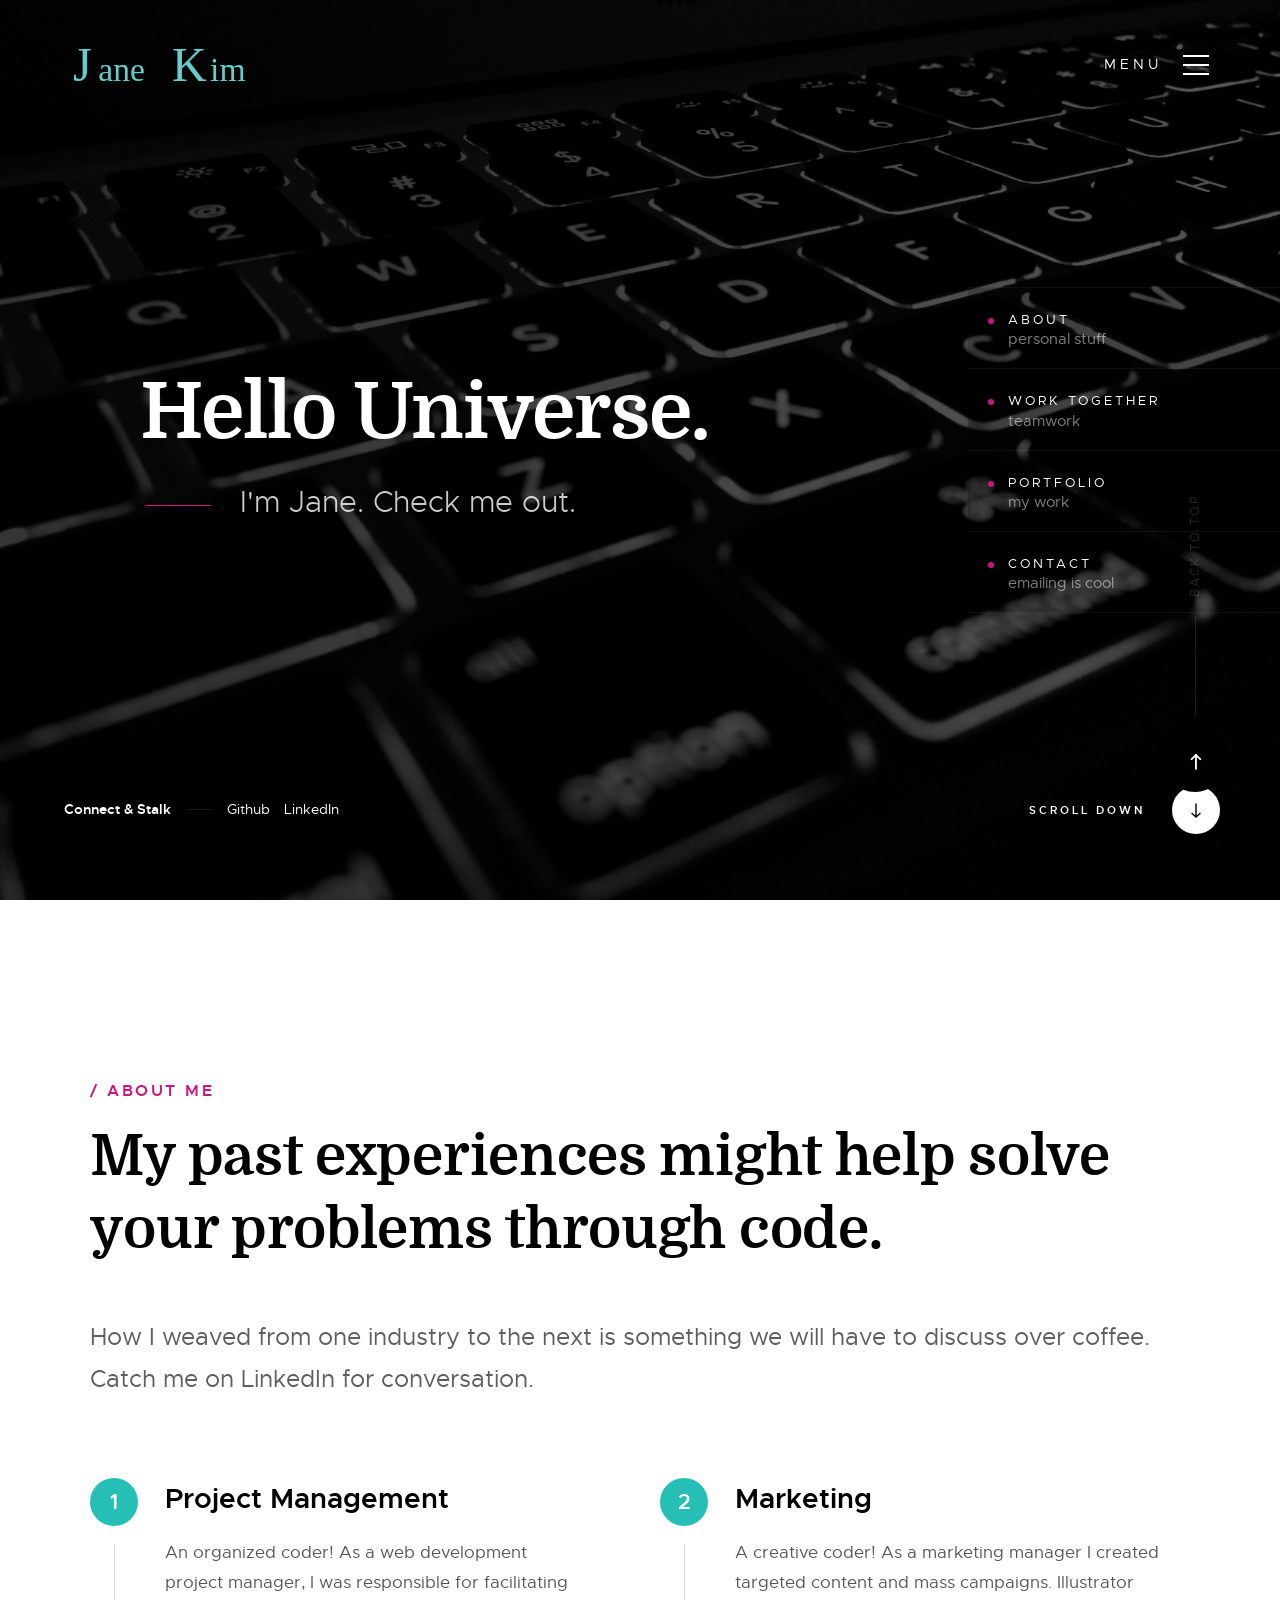
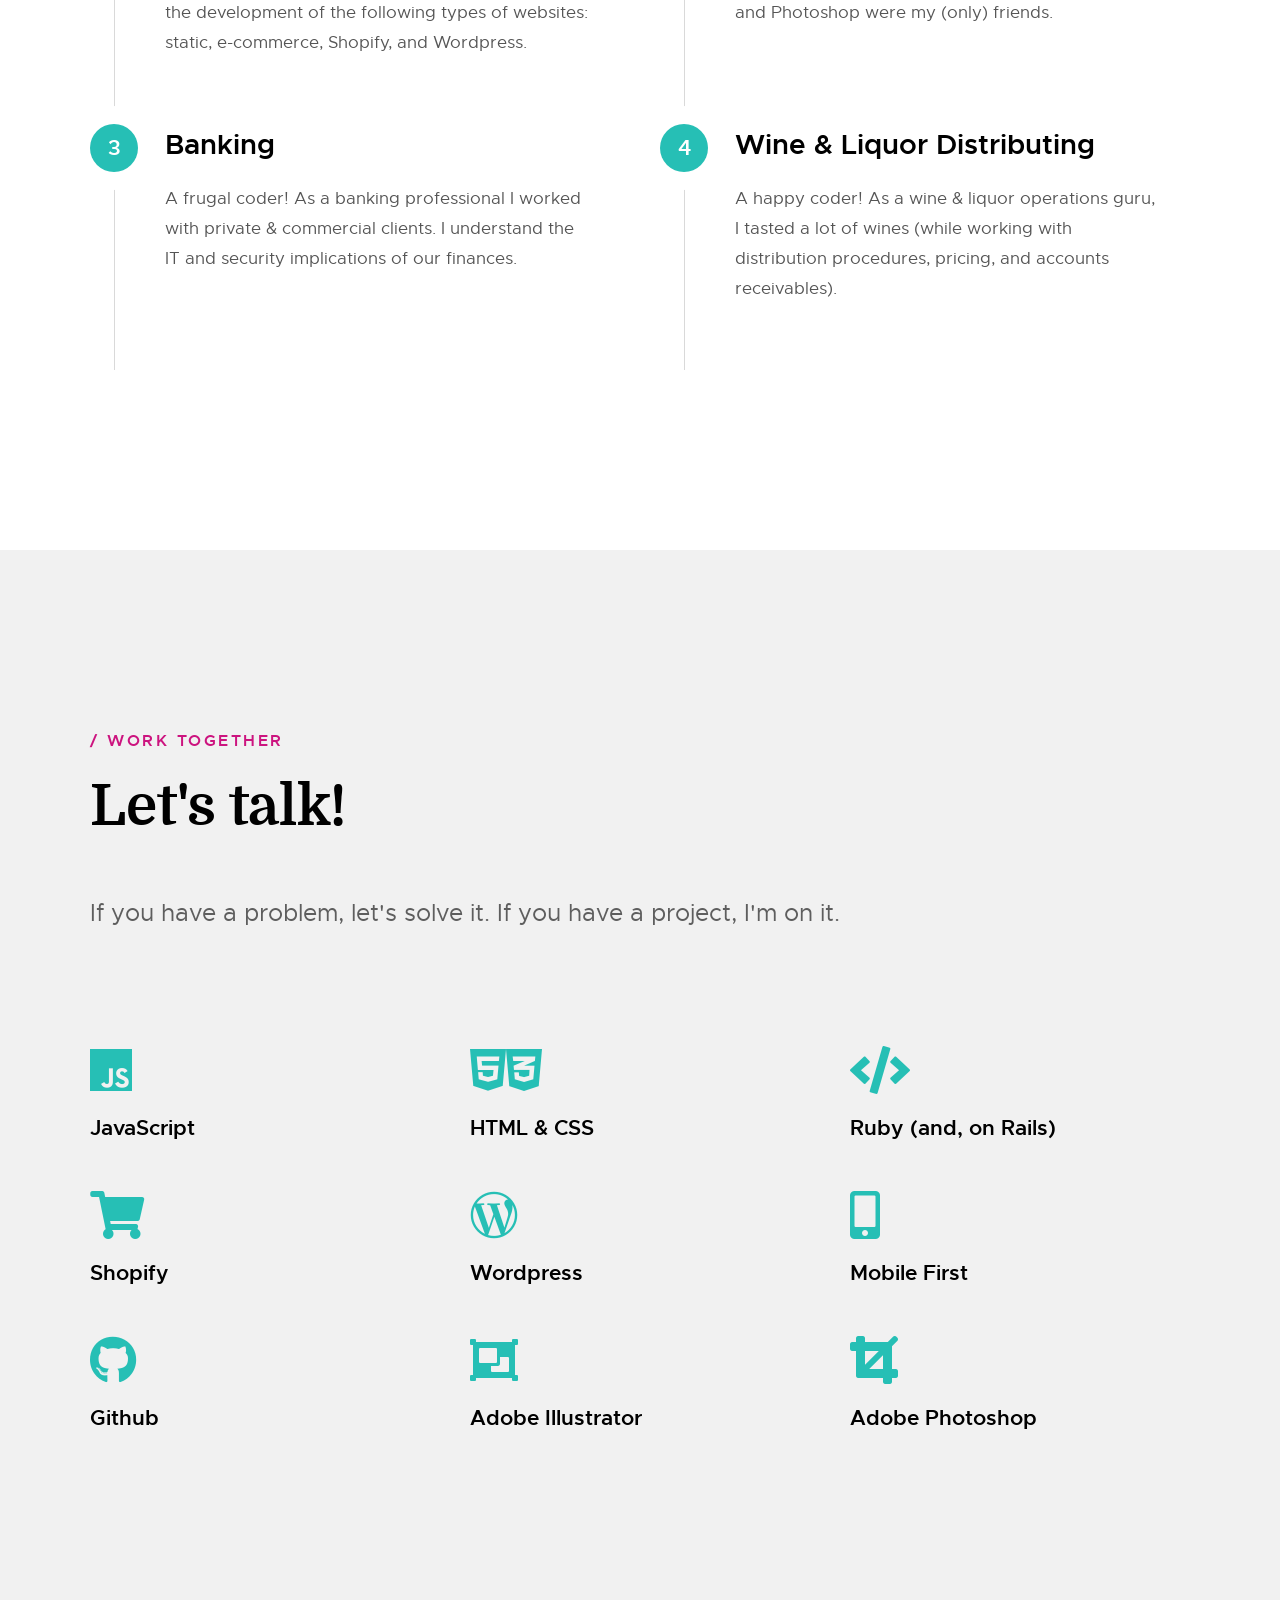
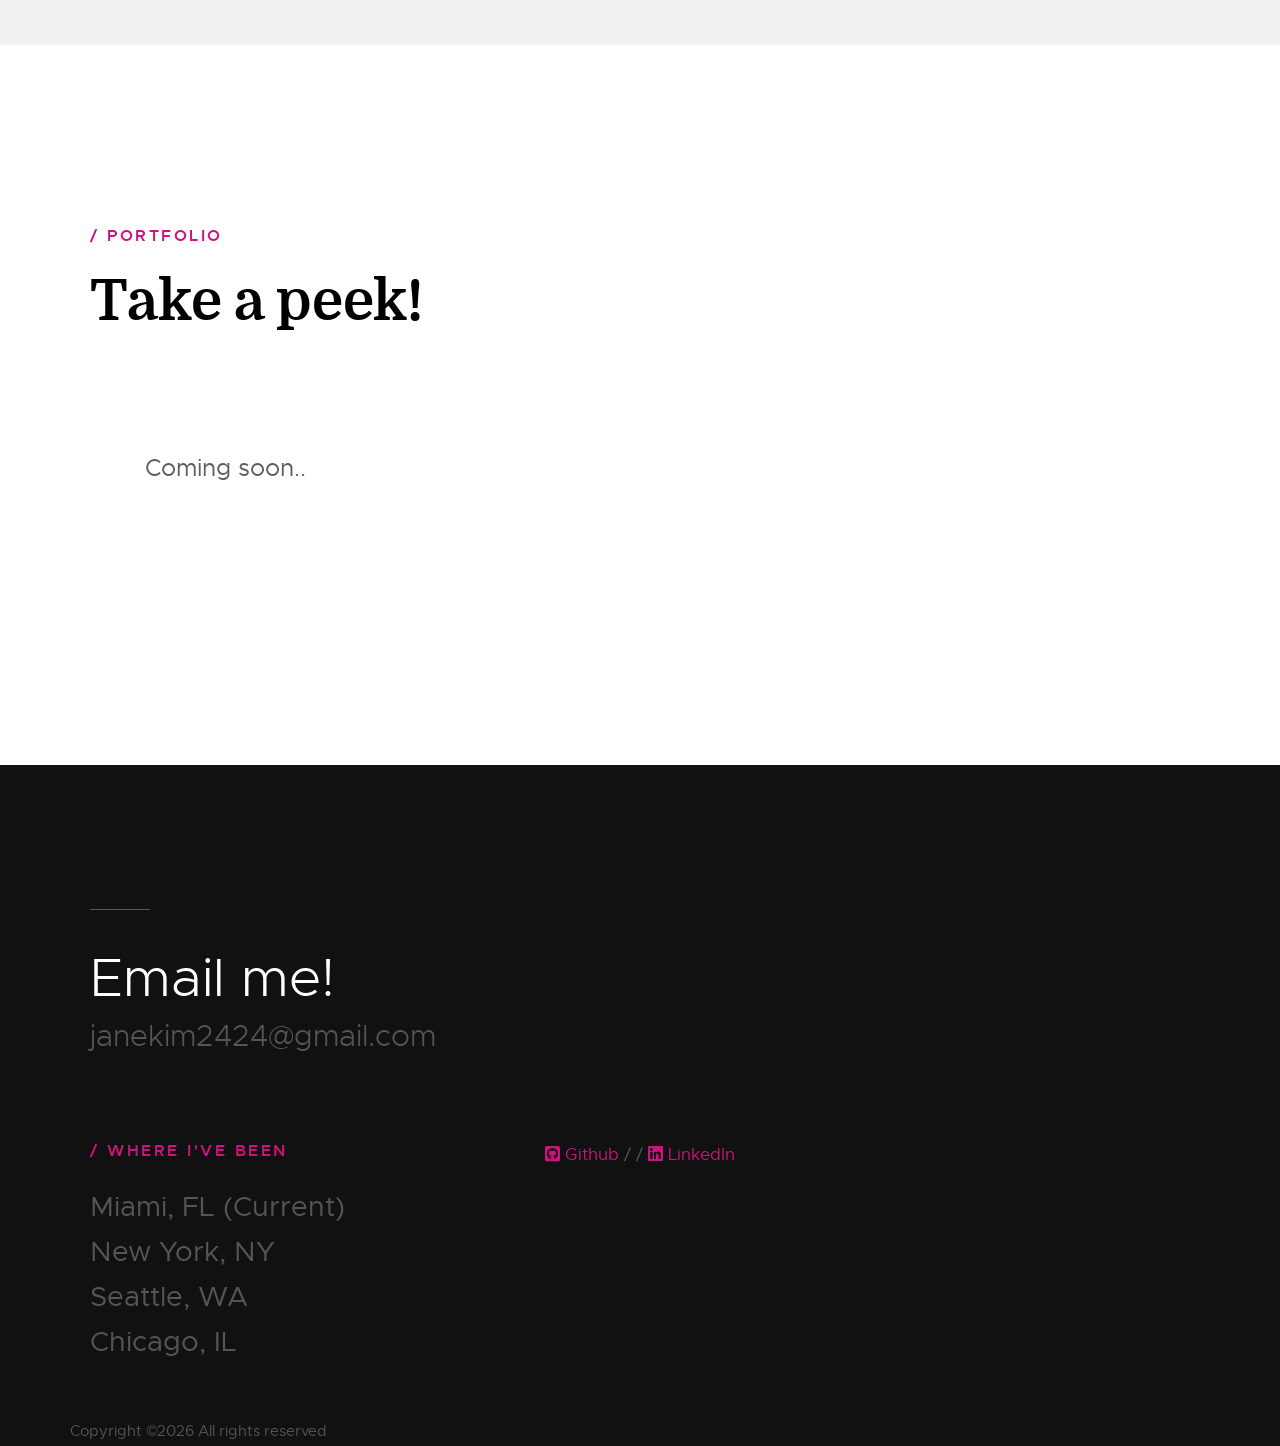
==== home.html @ 195c5412 "adding skills" ====
<!DOCTYPE html>
<html class="no-js" lang="en">
<head>

    <!--- basic page needs
    ================================================== -->
    <meta charset="utf-8">
    <title>Jane Kim Portfolio Website</title>
    <meta name="description" content="">
    <meta name="author" content="">

    <!-- mobile specific metas
    ================================================== -->
    <meta name="viewport" content="width=device-width, initial-scale=1">

    <!-- CSS
    ================================================== -->
    <link rel="stylesheet" href="css/base.css">
    <link rel="stylesheet" href="css/vendor.css">
    <link rel="stylesheet" href="css/main.css">

    <!-- script
    ================================================== -->
    <script src="js/modernizr.js"></script>
    <script src="js/pace.min.js"></script>

    <!-- favicons
    ================================================== -->
    <link rel="shortcut icon" href="favicon-01.png" type="image/png">
    <link rel="icon" href="favicon-01.png" type="image/png" >

</head>

<body id="top">

    <!-- header
    ================================================== -->
    <header class="s-header">

        <div class="header-logo">
            <a class="site-logo" href="index.html">
                <img src="images/logo.svg" alt="Homepage">
            </a>
        </div> <!-- end header-logo -->

        <nav class="header-nav">

            <a href="#0" class="header-nav__close" title="close"><span>Close</span></a>

            <div class="header-nav__content">
                <h3>Jane Kim</h3>

                <ul class="header-nav__list">
                    <li class="current"><a class="smoothscroll"  href="#home" title="home">Home</a></li>
                    <li><a class="smoothscroll"  href="#about" title="about">About</a></li>
                    <li><a class="smoothscroll"  href="#services" title="services">Work Together</a></li>
                    <li><a class="smoothscroll"  href="#works" title="works">Portfolio</a></li>
                    <li><a class="smoothscroll"  href="#contact" title="contact">Contact</a></li>
                </ul>


            </div> <!-- end header-nav__content -->

        </nav> <!-- end header-nav -->

        <a class="header-menu-toggle" href="#0">
            <span class="header-menu-icon"></span>
        </a>

    </header> <!-- end s-header -->


    <!-- home
    ================================================== -->
    <section id="home" class="s-home target-section" data-parallax="scroll" data-image-src="images/keyboard.jpg" data-natural-width=3000 data-natural-height=2000 data-position-y=top>

        <div class="shadow-overlay"></div>

        <div class="home-content">

            <div class="row home-content__main">
                <h1>
                Hello Universe.
                </h1>

                <p>
                I'm Jane. Check me out.
                </p>
            </div> <!-- end home-content__main -->

        </div> <!-- end home-content -->

        <ul class="home-sidelinks">
            <li><a class="smoothscroll" href="#about">About<span>personal stuff</span></a></li>
            <li><a class="smoothscroll" href="#services">Work Together<span>teamwork</span></a></li>
            <li><a class="smoothscroll"  href="#works">Portfolio<span>my work</span></a></li>
            <li><a  class="smoothscroll" href="#contact">Contact<span>emailing is cool</span></a></li>
        </ul> <!-- end home-sidelinks -->

        <ul class="home-social">
            <li class="home-social-title">Connect & Stalk</li>
            <li><a href="https://github.com/jk2424" target="_blank">
                <i class="fab fa-github-square"></i>
                <span class="home-social-text">Github</span>
            </a></li>
            <li><a href="https://www.linkedin.com/in/janegkim2424/" target="_blank">
                <i class="fab fa-linkedin"></i>
                <span class="home-social-text">LinkedIn</span>
            </a></li>
        </ul> <!-- end home-social -->

        <a href="#about" class="home-scroll smoothscroll">
            <span class="home-scroll__text">Scroll Down</span>
            <span class="home-scroll__icon"></span>
        </a> <!-- end home-scroll -->

    </section> <!-- end s-home -->


    <!-- about
    ================================================== -->
    <section id='about' class="s-about">

        <div class="row section-header" data-aos="fade-up">
            <div class="col-full">
                <h3 class="subhead">About Me</h3>
                <h1 class="display-1">My past experiences might help solve your problems through code.</h1>
            </div>
        </div> <!-- end section-header -->

        <div class="row" data-aos="fade-up">
            <div class="col-full">
                <p class="lead">
                How I weaved from one industry to the next is something we will have to discuss over coffee. Catch me on LinkedIn for conversation.
                </p>
            </div>
        </div> <!-- end about-desc -->

        <div class="row">

            <div class="about-process process block-1-2 block-tab-full">

                <div class="process__vline-left"></div>
                <div class="process__vline-right"></div>

                <div class="col-block process__col" data-item="1" data-aos="fade-up">
                    <div class="process__text">
                        <h4>Project Management</h4>

                        <p>
                        An organized coder! As a web development project manager, I was responsible for facilitating the development of the following types of websites: static, e-commerce, Shopify, and Wordpress.
                        </p>
                    </div>
                </div>
                <div class="col-block process__col" data-item="2" data-aos="fade-up">
                    <div class="process__text">
                        <h4>Marketing</h4>

                        <p>
                          A creative coder! As a marketing manager I created targeted content and mass campaigns. Illustrator and Photoshop were my (only) friends.
                        </p>
                    </div>
                </div>
                <div class="col-block process__col" data-item="3" data-aos="fade-up">
                    <div class="process__text">
                        <h4>Banking</h4>

                        <p>
                          A frugal coder! As a banking professional I worked with private & commercial clients. I understand the IT and security implications of our finances.
                        </p>
                    </div>
                </div>
                <div class="col-block process__col" data-item="4" data-aos="fade-up">
                    <div class="process__text">
                        <h4>Wine & Liquor Distributing</h4>

                        <p>
                          A happy coder! As a wine & liquor operations guru, I tasted a lot of wines (while working with distribution procedures, pricing, and accounts receivables).
                    </div>
                </div>

            </div> <!-- end process -->

        </div> <!-- end about-stats -->

    </section> <!-- end s-about -->


    <!-- services
    ================================================== -->
    <section id='services' class="s-services light-gray">

        <div class="row section-header" data-aos="fade-up">
            <div class="col-full">
                <h3 class="subhead">Work Together</h3>
                <h1 class="display-1">Let's talk!</h1>
            </div>
        </div> <!-- end section-header -->

        <div class="row" data-aos="fade-up">
            <div class="col-full">
                <p class="lead">
                If you have a problem, let's solve it. If you have a project, I'm on it.
                </p>
            </div>
        </div> <!-- end about-desc -->

        <div class="row services-list block-1-3 block-m-1-2 block-tab-full">

            <div class="col-block service-item " data-aos="fade-up">
                <div class="service-icon service-icon--brand-identity">
                    <i class="fab fa-js"></i>
                </div>
                <div class="service-text">
                    <h3 class="h4">JavaScript</h3>

                </div>
            </div>

            <div class="col-block service-item" data-aos="fade-up">
                <div class="service-icon  service-icon--illustration">
                    <i class="fab fa-html5"></i><i class="fab fa-css3-alt"></i>
                </div>
                <div class="service-text">
                    <h3 class="h4">HTML & CSS</h3>

                </div>
            </div>

            <div class="col-block service-item" data-aos="fade-up">
                <div class="service-icon  service-icon--web-design">
                    <i class="fas fa-code"></i>
                </div>
                <div class="service-text">
                    <h3 class="h4">Ruby (and, on Rails)</h3>

                </div>
            </div>

            <div class="col-block service-item" data-aos="fade-up">
                <div class="service-icon service-icon--product-strategy">
                    <i class="fas fa-shopping-cart"></i>
                </div>
                <div class="service-text">
                    <h3 class="h4">Shopify</h3>

                </div>
            </div>

            <div class="col-block service-item" data-aos="fade-up">
                <div class="service-icon  service-icon--ui-design">
                    <i class="fab fa-wordpress-simple"></i>
                </div>
                <div class="service-text">
                    <h3 class="h4">Wordpress</h3>

                </div>
            </div>

            <div class="col-block service-item" data-aos="fade-up">
                <div class="service-icon service-icon--mobile-dev">
                    <i class="fas fa-mobile-alt"></i>
                </div>
                <div class="service-text">
                    <h3 class="h4">Mobile First</h3>

                </div>
            </div>

            <div class="col-block service-item" data-aos="fade-up">
                <div class="service-icon  service-icon--ui-design">
                    <i class="fab fa-github"></i>
                </div>
                <div class="service-text">
                    <h3 class="h4">Github</h3>

                </div>
            </div>

            <div class="col-block service-item" data-aos="fade-up">
                <div class="service-icon  service-icon--ui-design">
                    <i class="fas fa-object-group"></i>
                </div>
                <div class="service-text">
                    <h3 class="h4">Adobe Illustrator</h3>

                </div>
            </div>

            <div class="col-block service-item" data-aos="fade-up">
                <div class="service-icon  service-icon--ui-design">
                    <i class="fas fa-crop"></i>
                </div>
                <div class="service-text">
                    <h3 class="h4">Adobe Photoshop</h3>

                </div>
            </div>

        </div> <!-- end services-list -->

    </section> <!-- end s-services -->


    <!-- works
    ================================================== -->
    <section id='works' class="s-works">

        <div class="row section-header" data-aos="fade-up">
            <div class="col-full">
                <h3 class="subhead">Portfolio</h3>
                <h1 class="display-1">Take a peek!</h1>
            </div>
        </div> <!-- end section-header -->


        <div class="row masonry-wrap">
          <p class="lead">Coming soon..</p>
            <!-- <div class="masonry">

                <div class="masonry__brick" data-aos="fade-up">
                    <div class="item-folio">

                        <div class="item-folio__thumb">
                            <a href="images/portfolio/gallery/g-lamp.jpg" class="thumb-link" title="Lamp" data-size="1050x700">
                                <img src="images/portfolio/lamp.jpg"
                                     srcset="images/portfolio/lamp.jpg 1x, images/portfolio/lamp@2x.jpg 2x" alt="">
                            </a>
                        </div>

                        <div class="item-folio__text">
                            <h3 class="item-folio__title">
                                Lamp
                            </h3>
                            <p class="item-folio__cat">
                                Web Design
                            </p>
                        </div>

                        <a href="https://www.behance.net/" class="item-folio__project-link" title="Project link">
                            Project Link
                        </a>

                        <div class="item-folio__caption">
                            <p>Vero molestiae sed aut natus excepturi. Et tempora numquam. Temporibus iusto quo.Unde dolorem corrupti neque nisi.</p>
                        </div>

                    </div>
                </div>

                <div class="masonry__brick" data-aos="fade-up">
                    <div class="item-folio">

                        <div class="item-folio__thumb">
                            <a href="images/portfolio/gallery/g-salad.jpg" class="thumb-link" title="Salad" data-size="1050x700">
                                <img src="images/portfolio/salad.jpg"
                                     srcset="images/portfolio/salad.jpg 1x, images/portfolio/salad@2x.jpg 2x" alt="">
                            </a>
                        </div>

                        <div class="item-folio__text">
                            <h3 class="item-folio__title">
                                Salad
                            </h3>
                            <p class="item-folio__cat">
                                Branding
                            </p>
                        </div>

                        <a href="https://www.behance.net/" class="item-folio__project-link" title="Project link">
                            Project Link
                        </a>

                        <span class="item-folio__caption">
                            <p>Vero molestiae sed aut natus excepturi. Et tempora numquam. Temporibus iusto quo.Unde dolorem corrupti neque nisi.</p>
                        </span>

                    </div>
                </div>

                <div class="masonry__brick" data-aos="fade-up">
                    <div class="item-folio">

                        <div class="item-folio__thumb">
                            <a href="images/portfolio/gallery/g-woodcraft.jpg" class="thumb-link" title="Woodcraft" data-size="1050x700">
                                <img src="images/portfolio/woodcraft.jpg"
                                     srcset="images/portfolio/woodcraft.jpg 1x, images/portfolio/woodcraft@2x.jpg 2x" alt="">
                            </a>
                        </div>

                        <div class="item-folio__text">
                            <h3 class="item-folio__title">
                                Woodcraft
                            </h3>
                            <p class="item-folio__cat">
                                Branding
                            </p>
                        </div>

                        <a href="https://www.behance.net/" class="item-folio__project-link" title="Project link">
                            Project Link
                        </a>

                        <span class="item-folio__caption">
                            <p>Vero molestiae sed aut natus excepturi. Et tempora numquam. Temporibus iusto quo.Unde dolorem corrupti neque nisi.</p>
                        </span>

                    </div>
                </div>

                <div class="masonry__brick" data-aos="fade-up">
                    <div class="item-folio">

                        <div class="item-folio__thumb">
                            <a href="images/portfolio/gallery/g-liberty.jpg" class="thumb-link" title="Liberty" data-size="1050x700">
                                <img src="images/portfolio/liberty.jpg"
                                     srcset="images/portfolio/liberty.jpg 1x, images/portfolio/liberty@2x.jpg 2x" alt="">
                            </a>
                        </div>

                        <div class="item-folio__text">
                            <h3 class="item-folio__title">
                                Liberty
                            </h3>
                            <p class="item-folio__cat">
                                Web Development
                            </p>
                        </div>

                        <a href="https://www.behance.net/" class="item-folio__project-link" title="Project link">
                            Project Link
                        </a>

                        <span class="item-folio__caption">
                            <p>Vero molestiae sed aut natus excepturi. Et tempora numquam. Temporibus iusto quo.Unde dolorem corrupti neque nisi.</p>
                        </span>

                    </div>
                </div>


                <div class="masonry__brick" data-aos="fade-up">
                    <div class="item-folio">

                        <div class="item-folio__thumb">
                            <a href="images/portfolio/gallery/g-fuji.jpg" class="thumb-link" title="Fuji" data-size="1050x700">
                                <img src="images/portfolio/fuji.jpg"
                                     srcset="images/portfolio/fuji.jpg 1x, images/portfolio/fuji@2x.jpg 2x" alt="">
                            </a>
                        </div>

                        <div class="item-folio__text">
                            <h3 class="item-folio__title">
                                Fuji
                            </h3>
                            <p class="item-folio__cat">
                                Web Design
                            </p>
                        </div>

                        <a href="https://www.behance.net/" class="item-folio__project-link" title="Project link">
                            Project Link
                        </a>

                        <span class="item-folio__caption">
                            <p>Vero molestiae sed aut natus excepturi. Et tempora numquam. Temporibus iusto quo.Unde dolorem corrupti neque nisi.</p>
                        </span>

                    </div>
                </div>

                <div class="masonry__brick" data-aos="fade-up">
                    <div class="item-folio">

                        <div class="item-folio__thumb">
                            <a href="images/portfolio/gallery/g-shutterbug.jpg" class="thumb-link" title="Shutterbug" data-size="1050x700">
                                <img src="images/portfolio/shutterbug.jpg"
                                     srcset="images/portfolio/shutterbug.jpg 1x, images/portfolio/shutterbug@2x.jpg 2x" alt="">
                            </a>
                        </div>

                        <div class="item-folio__text">
                            <h3 class="item-folio__title">
                                Lady Shutterbug
                            </h3>
                            <p class="item-folio__cat">
                                Branding
                            </p>
                        </div>

                        <a href="https://www.behance.net/" class="item-folio__project-link" title="Project link">
                            Project Link
                        </a>

                        <span class="item-folio__caption">
                            <p>Vero molestiae sed aut natus excepturi. Et tempora numquam. Temporibus iusto quo.Unde dolorem corrupti neque nisi.</p>
                        </span>

                    </div>
                </div>

            </div> -->
        </div>





        <!-- <div class="testimonials-wrap" data-aos="fade-up">

            <div class="row">
                <div class="col-full testimonials-header">
                    <h2 class="h1">What Clients Are Saying.</h2>
                </div>
            </div>

            <div class="row testimonials">

                <div class="col-full testimonials__slider">

                    <div class="testimonials__slide">
                        <img src="images/avatars/user-01.jpg" alt="Author image" class="testimonials__avatar">
                        <p>Qui ipsam temporibus quisquam velMaiores eos cumque distinctio nam accusantium ipsum.
                        Laudantium quia consequatur molestias delectus culpa facere hic dolores aperiam. Accusantium quos qui praesentium corpori.</p>
                        <div class="testimonials__author">
                            Tim Cook
                            <span>CEO, Apple</span>
                        </div>
                    </div>

                    <div class="testimonials__slide">
                        <img src="images/avatars/user-05.jpg" alt="Author image" class="testimonials__avatar">
                        <p>Excepturi nam cupiditate culpa doloremque deleniti repellat. Veniam quos repellat voluptas animi adipisci.
                        Nisi eaque consequatur. Quasi voluptas eius distinctio. Atque eos maxime. Qui ipsam temporibus quisquam vel.</p>
                        <div class="testimonials__author">
                            Sundar Pichai
                            <span>CEO, Google</span>
                        </div>
                    </div>

                    <div class="testimonials__slide">
                        <img src="images/avatars/user-02.jpg" alt="Author image" class="testimonials__avatar">
                        <p>Repellat dignissimos libero. Qui sed at corrupti expedita voluptas odit. Nihil ea quia nesciunt. Ducimus aut sed ipsam.
                        Autem eaque officia cum exercitationem sunt voluptatum accusamus. Quasi voluptas eius distinctio.</p>
                        <div class="testimonials__author">
                            Satya Nadella
                            <span>CEO, Microsoft</span>
                        </div>
                    </div>

                </div>

            </div>

        </div> -->

    </section>


    <!-- stats
    ================================================== -->
    <!-- <section id="stats" class="s-stats">

        <div class="row stats block-1-4 block-m-1-2 block-mob-full" data-aos="fade-up">

            <div class="col-block stats__col ">
                <div class="stats__count">129</div>
                <h5>Awards Received</h5>
            </div>
            <div class="col-block stats__col">
                <div class="stats__count">1507</div>
                <h5>Cups of Coffee</h5>
            </div>
            <div class="col-block stats__col">
                <div class="stats__count">108</div>
                <h5>Projects Completed</h5>
            </div>
            <div class="col-block stats__col">
                <div class="stats__count">103</div>
                <h5>Happy Clients</h5>
            </div> -->

        <!-- </div>

    </section>  -->


    <!-- contact
    ================================================== -->
    <section id="contact" class="s-contact">



        <div class="row">

            <div class="col-full contact-main" data-aos="fade-up">
                <p>
                <a href="mailto:janekim2424@gmail.com" class="contact-email">Email me!</a>
                <span class="contact-number">janekim2424@gmail.com</span>
                </p>
            </div> <!-- end contact-main -->

        </div> <!-- end row -->

        <div class="row">

            <div class="col-five tab-full contact-secondary" data-aos="fade-up">
                <h3 class="subhead subhead--light">Where I've been</h3>

                <p class="contact-address">
                    Miami, FL (Current)<br>
                    New York, NY<br>
                    Seattle, WA <br>
                    Chicago, IL <br>
                </p>
            </div> <!-- end contact-secondary -->

            <a href="https://github.com/jk2424" target="_blank">
                <i class="fab fa-github-square"></i>
                <span class="home-social-text">Github</span>
            </a>
            <span> / / </span>
            <a href="https://www.linkedin.com/in/janegkim2424/" target="_blank">
                <i class="fab fa-linkedin"></i>
                <span class="home-social-text">LinkedIn</span>
            </a>

        <div class="row">
            <div class="col-full cl-copyright">
                <span><!-- Link back to Colorlib can't be removed. Template is licensed under CC BY 3.0. -->
Copyright &copy;<script>document.write(new Date().getFullYear());</script> All rights reserved
<!-- Link back to Colorlib can't be removed. Template is licensed under CC BY 3.0. --></span>
            </div>
        </div>

        <div class="cl-go-top">
            <a class="smoothscroll" title="Back to Top" href="#top"><i class="icon-arrow-up" aria-hidden="true"></i></a>
        </div>

    </section> <!-- end s-contact -->


    <!-- photoswipe background
    ================================================== -->
    <div aria-hidden="true" class="pswp" role="dialog" tabindex="-1">

        <div class="pswp__bg"></div>
        <div class="pswp__scroll-wrap">

            <div class="pswp__container">
                <div class="pswp__item"></div>
                <div class="pswp__item"></div>
                <div class="pswp__item"></div>
            </div>

            <div class="pswp__ui pswp__ui--hidden">
                <div class="pswp__top-bar">
                    <div class="pswp__counter"></div><button class="pswp__button pswp__button--close" title="Close (Esc)"></button> <button class="pswp__button pswp__button--share" title=
                    "Share"></button> <button class="pswp__button pswp__button--fs" title="Toggle fullscreen"></button> <button class="pswp__button pswp__button--zoom" title=
                    "Zoom in/out"></button>
                    <div class="pswp__preloader">
                        <div class="pswp__preloader__icn">
                            <div class="pswp__preloader__cut">
                                <div class="pswp__preloader__donut"></div>
                            </div>
                        </div>
                    </div>
                </div>
                <div class="pswp__share-modal pswp__share-modal--hidden pswp__single-tap">
                    <div class="pswp__share-tooltip"></div>
                </div><button class="pswp__button pswp__button--arrow--left" title="Previous (arrow left)"></button> <button class="pswp__button pswp__button--arrow--right" title=
                "Next (arrow right)"></button>
                <div class="pswp__caption">
                    <div class="pswp__caption__center"></div>
                </div>
            </div>

        </div>

    </div> <!-- end photoSwipe background -->


    <!-- preloader
    ================================================== -->
    <div id="preloader">
        <div id="loader">
        </div>
    </div>


    <!-- Java Script
    ================================================== -->
    <script src="js/jquery-3.2.1.min.js"></script>
    <script src="js/plugins.js"></script>
    <script src="js/main.js"></script>

</body>

</html>
---- css/base.css ----
/* =================================================================== 
 *
 *  Transcend v1.0 Base Stylesheet
 *  03-18-2018
 *  ------------------------------------------------------------------
 *
 *  TOC:
 *  # imports
 *  # normalize
 *  # basic/base setup styles
 *      ## Media
 *      ## Typography resets
 *      ## links
 *      ## inputs
 *  # grid
 *      ## medium size devices
 *      ## tablets
 *      ## mobile devices
 *      ## small mobile devices
 *  # block grids
 *      ## medium size devices
 *      ## tablets
 *      ## mobile devices
 *      ## small mobile devices
 *  # MISC
 *
 * =================================================================== */

/* ===================================================================
 * # imports 
 *
 * ------------------------------------------------------------------- */
@import url("font-awesome/css/fontawesome-all.css");
@import url("micons/micons.css");
@import url("fonts.css");


/* ===================================================================
 * # normalize
 * normalize.css v5.0.0 | MIT License | 
 * github.com/necolas/normalize.css
 *
 * ------------------------------------------------------------------- */
html {
    font-family: sans-serif;
    line-height: 1.15;
    -ms-text-size-adjust: 100%;
    -webkit-text-size-adjust: 100%;
}

body {
    margin: 0;
}

article,
aside,
footer,
header,
nav,
section {
    display: block;
}

h1 {
    font-size: 2em;
    margin: 0.67em 0;
}

figcaption,
figure,
main {
    display: block;
}

figure {
    margin: 1em 40px;
}

hr {
    box-sizing: content-box;
    height: 0;
    overflow: visible;
}

pre {
    font-family: monospace, monospace;
    font-size: 1em;
}

a {
    background-color: transparent;
    -webkit-text-decoration-skip: objects;
}

a:active,
a:hover {
    outline-width: 0;
}

abbr[title] {
    border-bottom: none;
    text-decoration: underline;
    text-decoration: underline dotted;
}

b,
strong {
    font-weight: inherit;
}

b,
strong {
    font-weight: bolder;
}

code,
kbd,
samp {
    font-family: monospace, monospace;
    font-size: 1em;
}

dfn {
    font-style: italic;
}

mark {
    background-color: #ff0;
    color: #000;
}

small {
    font-size: 80%;
}

sub,
sup {
    font-size: 75%;
    line-height: 0;
    position: relative;
    vertical-align: baseline;
}

sub {
    bottom: -0.25em;
}

sup {
    top: -0.5em;
}

audio,
video {
    display: inline-block;
}

audio:not([controls]) {
    display: none;
    height: 0;
}

img {
    border-style: none;
}

svg:not(:root) {
    overflow: hidden;
}

button,
input,
optgroup,
select,
textarea {
    font-family: sans-serif;
    font-size: 100%;
    line-height: 1.15;
    margin: 0;
}

button,
input {
    overflow: visible;
}

button,
select {
    text-transform: none;
}

button,
html [type="button"],
[type="reset"],
[type="submit"] {
    -webkit-appearance: button;
}

button::-moz-focus-inner,
[type="button"]::-moz-focus-inner,
[type="reset"]::-moz-focus-inner,
[type="submit"]::-moz-focus-inner {
    border-style: none;
    padding: 0;
}

button:-moz-focusring,
[type="button"]:-moz-focusring,
[type="reset"]:-moz-focusring,
[type="submit"]:-moz-focusring {
    outline: 1px dotted ButtonText;
}

fieldset {
    border: 1px solid #c0c0c0;
    margin: 0 2px;
    padding: 0.35em 0.625em 0.75em;
}

legend {
    box-sizing: border-box;
    color: inherit;
    display: table;
    max-width: 100%;
    padding: 0;
    white-space: normal;
}

progress {
    display: inline-block;
    vertical-align: baseline;
}

textarea {
    overflow: auto;
}

[type="checkbox"],
[type="radio"] {
    box-sizing: border-box;
    padding: 0;
}

[type="number"]::-webkit-inner-spin-button,
[type="number"]::-webkit-outer-spin-button {
    height: auto;
}

[type="search"] {
    -webkit-appearance: textfield;
    outline-offset: -2px;
}

[type="search"]::-webkit-search-cancel-button,
[type="search"]::-webkit-search-decoration {
    -webkit-appearance: none;
}

::-webkit-file-upload-button {
    -webkit-appearance: button;
    font: inherit;
}

details,
menu {
    display: block;
}

summary {
    display: list-item;
}

canvas {
    display: inline-block;
}

template {
    display: none;
}

[hidden] {
    display: none;
}


/* ===================================================================
 * # basic/base setup styles
 *
 * ------------------------------------------------------------------- */
html {
    font-size: 62.5%;
    box-sizing: border-box;
}

*,
*::before,
*::after {
    box-sizing: inherit;
}

body {
    font-weight: normal;
    line-height: 1;
    word-wrap: break-word;
    text-rendering: optimizeLegibility;
    -webkit-overflow-scrolling: touch;
    -webkit-text-size-adjust: none;
}

body,
input,
button {
    -moz-osx-font-smoothing: grayscale;
    -webkit-font-smoothing: antialiased;
}


/* ------------------------------------------------------------------- 
 * ## Media
 * ------------------------------------------------------------------- */
img,
video {
    max-width: 100%;
    height: auto;
}


/* ------------------------------------------------------------------- 
 * ## Typography resets 
 * ------------------------------------------------------------------- */
div,
dl,
dt,
dd,
ul,
ol,
li,
h1,
h2,
h3,
h4,
h5,
h6,
pre,
form,
p,
blockquote,
th,
td {
    margin: 0;
    padding: 0;
}

h1,
h2,
h3,
h4,
h5,
h6 {
    -webkit-font-smoothing: auto;
    -webkit-font-smoothing: antialiased;
    -webkit-font-variant-ligatures: common-ligatures;
    -moz-font-variant-ligatures: common-ligatures;
    font-variant-ligatures: common-ligatures;
    text-rendering: optimizeLegibility;
}

em,
i {
    font-style: italic;
    line-height: inherit;
}

strong,
b {
    font-weight: bold;
    line-height: inherit;
}

small {
    font-size: 60%;
    line-height: inherit;
}

ol,
ul {
    list-style: none;
}

li {
    display: block;
}


/* ------------------------------------------------------------------- 
 * ## links
 * ------------------------------------------------------------------- */
a {
    text-decoration: none;
    line-height: inherit;
}

a img {
    border: none;
}


/* ------------------------------------------------------------------- 
 * ## inputs
 * ------------------------------------------------------------------- */
fieldset {
    margin: 0;
    padding: 0;
}

input[type="email"],
input[type="number"],
input[type="search"],
input[type="text"],
input[type="tel"],
input[type="url"],
input[type="password"],
textarea {
    -webkit-appearance: none;
    -moz-appearance: none;
    -ms-appearance: none;
    -o-appearance: none;
    appearance: none;
}



/* ===================================================================
 * # grid
 *
 * ------------------------------------------------------------------- */
.row {
    width: 89%;
    max-width: 1200px;
    margin: 0 auto;
}

.row:after {
    content: "";
    display: table;
    clear: both;
}

.row .row {
    width: auto;
    max-width: none;
    margin-left: -20px;
    margin-right: -20px;
}

/* column blocks
 * -------------------------------------- */
[class*="col-"] {
    float: left;
    padding: 0 20px;
}

[class*="col-"]+[class*="col-"].end {
    float: right;
}

/* column width classes 
 * -------------------------------------- */
.col-one {
    width: 8.33333%;
}

.col-two,
.col-1-6 {
    width: 16.66667%;
}

.col-three,
.col-1-4 {
    width: 25%;
}

.col-four,
.col-1-3 {
    width: 33.33333%;
}

.col-five {
    width: 41.66667%;
}

.col-six,
.col-1-2 {
    width: 50%;
}

.col-seven {
    width: 58.33333%;
}

.col-eight,
.col-2-3 {
    width: 66.66667%;
}

.col-nine,
.col-3-4 {
    width: 75%;
}

.col-ten,
.col-5-6 {
    width: 83.33333%;
}

.col-eleven {
    width: 91.66667%;
}

.col-twelve,
.col-full {
    width: 100%;
}


/* ------------------------------------------------------------------- 
 * ## medium size devices
 * ------------------------------------------------------------------- */
@media only screen and (max-width: 1200px) {
    .row .row {
        margin-left: -15px;
        margin-right: -15px;
    }
    [class*="col-"] {
        padding: 0 15px;
    }
    .md-two,
    .md-1-6 {
        width: 16.66667%;
    }
    .md-one {
        width: 8.33333%;
    }
    .md-three,
    .md-1-4 {
        width: 25%;
    }
    .md-four,
    .md-1-3 {
        width: 33.33333%;
    }
    .md-five {
        width: 41.66667%;
    }
    .md-six,
    .md-1-2 {
        width: 50%;
    }
    .md-seven {
        width: 58.33333%;
    }
    .md-eight,
    .md-2-3 {
        width: 66.66667%;
    }
    .md-nine,
    .md-3-4 {
        width: 75%;
    }
    .md-ten,
    .md-5-6 {
        width: 83.33333%;
    }
    .md-eleven {
        width: 91.66667%;
    }
    .md-twelve,
    .md-full {
        width: 100%;
    }
}


/* ------------------------------------------------------------------- 
 * ## tablets
 * ------------------------------------------------------------------- */
@media only screen and (max-width: 800px) {
    .row {
        width: 90%;
    }
    .tab-1-4 {
        width: 25%;
    }
    .tab-1-3 {
        width: 33.33333%;
    }
    .tab-1-2 {
        width: 50%;
    }
    .tab-2-3 {
        width: 66.66667%;
    }
    .tab-3-4 {
        width: 75%;
    }
    .tab-full {
        width: 100%;
    }
    .hide-on-tablet {
        display: none;
    }
}


/* ------------------------------------------------------------------- 
 * ## mobile devices
 * ------------------------------------------------------------------- */
@media only screen and (max-width: 600px) {
    .row {
        width: auto;
        padding-left: 25px;
        padding-right: 25px;
    }
    .row .row {
        margin-left: -10px;
        margin-right: -10px;
        padding-left: 0;
        padding-right: 0;
    }
    [class*="col-"] {
        padding: 0 10px;
    }
    .mob-1-4 {
        width: 25%;
    }
    .mob-1-3 {
        width: 33.33333%;
    }
    .mob-1-2 {
        width: 50%;
    }
    .mob-2-3 {
        width: 66.66667%;
    }
    .mob-3-4 {
        width: 75%;
    }
    .mob-full {
        width: 100%;
    }
    .hide-on-mobile {
        display: none;
    }
}


/* ------------------------------------------------------------------- 
 * ## small mobile devices
 * ------------------------------------------------------------------- */

/* stack columns on small mobile devices
 * ------------------------------------------------------------------- */
@media only screen and (max-width: 400px) {
    .row .row {
        margin-left: 0;
        margin-right: 0;
    }
    [class*="col-"] {
        width: 100% !important;
        float: none !important;
        clear: both !important;
        margin-left: 0;
        margin-right: 0;
        padding: 0;
    }
    [class*="col-"]+[class*="col-"].end {
        float: none;
    }
}



/* ===================================================================
 * # block grids
 * ------------------------------------------------------------------- */

/*   Equally-sized columns define at row level
 * ------------------------------------------------------------------- */
[class*="block-"]:after {
    content: "";
    display: table;
    clear: both;
}

.block-1-6 .col-block {
    width: 16.66667%;
}

.block-1-5 .col-block {
    width: 20%;
}

.block-1-4 .col-block {
    width: 25%;
}

.block-1-3 .col-block {
    width: 33.33333%;
}

.block-1-2 .col-block {
    width: 50%;
}

/**
 * Clearing for block grid columns. Allow columns with 
 * different heights to align properly.
 */

.block-1-6 .col-block:nth-child(6n+1),
.block-1-5 .col-block:nth-child(5n+1),
.block-1-4 .col-block:nth-child(4n+1),
.block-1-3 .col-block:nth-child(3n+1),
.block-1-2 .col-block:nth-child(2n+1) {
    clear: both;
}


/* ------------------------------------------------------------------- 
 * ## medium size devices
 * ------------------------------------------------------------------- */
@media only screen and (max-width: 1200px) {
    .block-m-1-6 .col-block {
        width: 16.66667%;
    }
    .block-m-1-5 .col-block {
        width: 20%;
    }
    .block-m-1-4 .col-block {
        width: 25%;
    }
    .block-m-1-3 .col-block {
        width: 33.33333%;
    }
    .block-m-1-2 .col-block {
        width: 50%;
    }
    .block-m-full .col-block {
        width: 100%;
        clear: both;
    }
    [class*="block-m-"] .col-block:nth-child(n) {
        clear: none;
    }
    .block-m-1-6 .col-block:nth-child(6n+1),
    .block-m-1-5 .col-block:nth-child(5n+1),
    .block-m-1-4 .col-block:nth-child(4n+1),
    .block-m-1-3 .col-block:nth-child(3n+1),
    .block-m-1-2 .col-block:nth-child(2n+1) {
        clear: both;
    }
}


/* ------------------------------------------------------------------- 
 * ## tablets
 * ------------------------------------------------------------------- */
@media only screen and (max-width: 800px) {
    .block-tab-1-6 .col-block {
        width: 16.66667%;
    }
    .block-tab-1-5 .col-block {
        width: 20%;
    }
    .block-tab-1-4 .col-block {
        width: 25%;
    }
    .block-tab-1-3 .col-block {
        width: 33.33333%;
    }
    .block-tab-1-2 .col-block {
        width: 50%;
    }
    .block-tab-full .col-block {
        width: 100%;
        clear: both;
    }
    [class*="block-tab-"] .col-block:nth-child(n) {
        clear: none;
    }
    .block-tab-1-6 .col-block:nth-child(6n+1),
    .block-tab-1-6 .col-block:nth-child(5n+1),
    .block-tab-1-4 .col-block:nth-child(4n+1),
    .block-tab-1-3 .col-block:nth-child(3n+1),
    .block-tab-1-2 .col-block:nth-child(2n+1) {
        clear: both;
    }
}


/* ------------------------------------------------------------------- 
 * ## mobile devices
 * ------------------------------------------------------------------- */
@media only screen and (max-width: 600px) {
    .block-mob-1-6 .col-block {
        width: 16.66667%;
    }
    .block-mob-1-5 .col-block {
        width: 20%;
    }
    .block-mob-1-4 .col-block {
        width: 25%;
    }
    .block-mob-1-3 .col-block {
        width: 33.33333%;
    }
    .block-mob-1-2 .col-block {
        width: 50%;
    }
    .block-mob-full .col-block {
        width: 100%;
        clear: both;
    }
    [class*="block-mob-"] .col-block:nth-child(n) {
        clear: none;
    }
    .block-mob-1-6 .col-block:nth-child(6n+1),
    .block-mob-1-5 .col-block:nth-child(5n+1),
    .block-mob-1-4 .col-block:nth-child(4n+1),
    .block-mob-1-3 .col-block:nth-child(3n+1),
    .block-mob-1-2 .col-block:nth-child(2n+1) {
        clear: both;
    }
}


/* ------------------------------------------------------------------- 
 * ## small mobile devices
 * ------------------------------------------------------------------- */

/* stack columns on small mobile devices
 * ------------------------------------------------------------------- */
@media only screen and (max-width: 400px) {
    .stack .col-block {
        width: 100% !important;
        float: none !important;
        clear: both !important;
        margin-left: 0;
        margin-right: 0;
    }
}



/* ===================================================================
 * # MISC
 *
 * ------------------------------------------------------------------- */
.group:after {
    content: "";
    display: table;
    clear: both;
}

/* Misc Helper Styles
 * -------------------------------------- */
.is-hidden {
    display: none;
}

.is-invisible {
    visibility: hidden;
}

.antialiased {
    -webkit-font-smoothing: antialiased;
    -moz-osx-font-smoothing: grayscale;
}

.overflow-hidden {
    overflow: hidden;
}

.remove-bottom {
    margin-bottom: 0;
}

.half-bottom {
    margin-bottom: 1.5rem !important;
}

.add-bottom {
    margin-bottom: 3rem !important;
}

.no-border {
    border: none;
}

.full-width {
    width: 100%;
}

.text-center {
    text-align: center;
}

.text-left {
    text-align: left;
}

.text-right {
    text-align: right;
}

.pull-left {
    float: left;
}

.pull-right {
    float: right;
}

.align-center {
    margin-left: auto;
    margin-right: auto;
    text-align: center;
}

/*# sourceMappingURL=base.css.map */
---- css/vendor.css ----
/* =================================================================== 
 *
 *  Transcend v1.0 Vendor/Third Party CSS 
 *  03-18-2018
 *  ------------------------------------------------------------------
 *
 *  TOC:
 *  # animate on scroll
 *  # slick slider
 *  # PhotoSwipe main CSS
 *  # PhotoSwipe Skin 
 *
 * =================================================================== */


/* ===================================================================
 * # animate on scroll 
 * https://michalsnik.github.io/aos/
 * ------------------------------------------------------------------- */
[data-aos][data-aos][data-aos-duration="50"],
body[data-aos-duration="50"] [data-aos] {
  transition-duration: 50ms;
}

[data-aos][data-aos][data-aos-delay="50"],
body[data-aos-delay="50"] [data-aos] {
  transition-delay: 0;
}

[data-aos][data-aos][data-aos-delay="50"].aos-animate,
body[data-aos-delay="50"] [data-aos].aos-animate {
  transition-delay: 50ms;
}

[data-aos][data-aos][data-aos-duration="100"],
body[data-aos-duration="100"] [data-aos] {
  transition-duration: 0.1s;
}

[data-aos][data-aos][data-aos-delay="100"],
body[data-aos-delay="100"] [data-aos] {
  transition-delay: 0;
}

[data-aos][data-aos][data-aos-delay="100"].aos-animate,
body[data-aos-delay="100"] [data-aos].aos-animate {
  transition-delay: 0.1s;
}

[data-aos][data-aos][data-aos-duration="150"],
body[data-aos-duration="150"] [data-aos] {
  transition-duration: 0.15s;
}

[data-aos][data-aos][data-aos-delay="150"],
body[data-aos-delay="150"] [data-aos] {
  transition-delay: 0;
}

[data-aos][data-aos][data-aos-delay="150"].aos-animate,
body[data-aos-delay="150"] [data-aos].aos-animate {
  transition-delay: 0.15s;
}

[data-aos][data-aos][data-aos-duration="200"],
body[data-aos-duration="200"] [data-aos] {
  transition-duration: 0.2s;
}

[data-aos][data-aos][data-aos-delay="200"],
body[data-aos-delay="200"] [data-aos] {
  transition-delay: 0;
}

[data-aos][data-aos][data-aos-delay="200"].aos-animate,
body[data-aos-delay="200"] [data-aos].aos-animate {
  transition-delay: 0.2s;
}

[data-aos][data-aos][data-aos-duration="250"],
body[data-aos-duration="250"] [data-aos] {
  transition-duration: 0.25s;
}

[data-aos][data-aos][data-aos-delay="250"],
body[data-aos-delay="250"] [data-aos] {
  transition-delay: 0;
}

[data-aos][data-aos][data-aos-delay="250"].aos-animate,
body[data-aos-delay="250"] [data-aos].aos-animate {
  transition-delay: 0.25s;
}

[data-aos][data-aos][data-aos-duration="300"],
body[data-aos-duration="300"] [data-aos] {
  transition-duration: 0.3s;
}

[data-aos][data-aos][data-aos-delay="300"],
body[data-aos-delay="300"] [data-aos] {
  transition-delay: 0;
}

[data-aos][data-aos][data-aos-delay="300"].aos-animate,
body[data-aos-delay="300"] [data-aos].aos-animate {
  transition-delay: 0.3s;
}

[data-aos][data-aos][data-aos-duration="350"],
body[data-aos-duration="350"] [data-aos] {
  transition-duration: 0.35s;
}

[data-aos][data-aos][data-aos-delay="350"],
body[data-aos-delay="350"] [data-aos] {
  transition-delay: 0;
}

[data-aos][data-aos][data-aos-delay="350"].aos-animate,
body[data-aos-delay="350"] [data-aos].aos-animate {
  transition-delay: 0.35s;
}

[data-aos][data-aos][data-aos-duration="400"],
body[data-aos-duration="400"] [data-aos] {
  transition-duration: 0.4s;
}

[data-aos][data-aos][data-aos-delay="400"],
body[data-aos-delay="400"] [data-aos] {
  transition-delay: 0;
}

[data-aos][data-aos][data-aos-delay="400"].aos-animate,
body[data-aos-delay="400"] [data-aos].aos-animate {
  transition-delay: 0.4s;
}

[data-aos][data-aos][data-aos-duration="450"],
body[data-aos-duration="450"] [data-aos] {
  transition-duration: 0.45s;
}

[data-aos][data-aos][data-aos-delay="450"],
body[data-aos-delay="450"] [data-aos] {
  transition-delay: 0;
}

[data-aos][data-aos][data-aos-delay="450"].aos-animate,
body[data-aos-delay="450"] [data-aos].aos-animate {
  transition-delay: 0.45s;
}

[data-aos][data-aos][data-aos-duration="500"],
body[data-aos-duration="500"] [data-aos] {
  transition-duration: 0.5s;
}

[data-aos][data-aos][data-aos-delay="500"],
body[data-aos-delay="500"] [data-aos] {
  transition-delay: 0;
}

[data-aos][data-aos][data-aos-delay="500"].aos-animate,
body[data-aos-delay="500"] [data-aos].aos-animate {
  transition-delay: 0.5s;
}

[data-aos][data-aos][data-aos-duration="550"],
body[data-aos-duration="550"] [data-aos] {
  transition-duration: 0.55s;
}

[data-aos][data-aos][data-aos-delay="550"],
body[data-aos-delay="550"] [data-aos] {
  transition-delay: 0;
}

[data-aos][data-aos][data-aos-delay="550"].aos-animate,
body[data-aos-delay="550"] [data-aos].aos-animate {
  transition-delay: 0.55s;
}

[data-aos][data-aos][data-aos-duration="600"],
body[data-aos-duration="600"] [data-aos] {
  transition-duration: 0.6s;
}

[data-aos][data-aos][data-aos-delay="600"],
body[data-aos-delay="600"] [data-aos] {
  transition-delay: 0;
}

[data-aos][data-aos][data-aos-delay="600"].aos-animate,
body[data-aos-delay="600"] [data-aos].aos-animate {
  transition-delay: 0.6s;
}

[data-aos][data-aos][data-aos-duration="650"],
body[data-aos-duration="650"] [data-aos] {
  transition-duration: 0.65s;
}

[data-aos][data-aos][data-aos-delay="650"],
body[data-aos-delay="650"] [data-aos] {
  transition-delay: 0;
}

[data-aos][data-aos][data-aos-delay="650"].aos-animate,
body[data-aos-delay="650"] [data-aos].aos-animate {
  transition-delay: 0.65s;
}

[data-aos][data-aos][data-aos-duration="700"],
body[data-aos-duration="700"] [data-aos] {
  transition-duration: 0.7s;
}

[data-aos][data-aos][data-aos-delay="700"],
body[data-aos-delay="700"] [data-aos] {
  transition-delay: 0;
}

[data-aos][data-aos][data-aos-delay="700"].aos-animate,
body[data-aos-delay="700"] [data-aos].aos-animate {
  transition-delay: 0.7s;
}

[data-aos][data-aos][data-aos-duration="750"],
body[data-aos-duration="750"] [data-aos] {
  transition-duration: 0.75s;
}

[data-aos][data-aos][data-aos-delay="750"],
body[data-aos-delay="750"] [data-aos] {
  transition-delay: 0;
}

[data-aos][data-aos][data-aos-delay="750"].aos-animate,
body[data-aos-delay="750"] [data-aos].aos-animate {
  transition-delay: 0.75s;
}

[data-aos][data-aos][data-aos-duration="800"],
body[data-aos-duration="800"] [data-aos] {
  transition-duration: 0.8s;
}

[data-aos][data-aos][data-aos-delay="800"],
body[data-aos-delay="800"] [data-aos] {
  transition-delay: 0;
}

[data-aos][data-aos][data-aos-delay="800"].aos-animate,
body[data-aos-delay="800"] [data-aos].aos-animate {
  transition-delay: 0.8s;
}

[data-aos][data-aos][data-aos-duration="850"],
body[data-aos-duration="850"] [data-aos] {
  transition-duration: 0.85s;
}

[data-aos][data-aos][data-aos-delay="850"],
body[data-aos-delay="850"] [data-aos] {
  transition-delay: 0;
}

[data-aos][data-aos][data-aos-delay="850"].aos-animate,
body[data-aos-delay="850"] [data-aos].aos-animate {
  transition-delay: 0.85s;
}

[data-aos][data-aos][data-aos-duration="900"],
body[data-aos-duration="900"] [data-aos] {
  transition-duration: 0.9s;
}

[data-aos][data-aos][data-aos-delay="900"],
body[data-aos-delay="900"] [data-aos] {
  transition-delay: 0;
}

[data-aos][data-aos][data-aos-delay="900"].aos-animate,
body[data-aos-delay="900"] [data-aos].aos-animate {
  transition-delay: 0.9s;
}

[data-aos][data-aos][data-aos-duration="950"],
body[data-aos-duration="950"] [data-aos] {
  transition-duration: 0.95s;
}

[data-aos][data-aos][data-aos-delay="950"],
body[data-aos-delay="950"] [data-aos] {
  transition-delay: 0;
}

[data-aos][data-aos][data-aos-delay="950"].aos-animate,
body[data-aos-delay="950"] [data-aos].aos-animate {
  transition-delay: 0.95s;
}

[data-aos][data-aos][data-aos-duration="1000"],
body[data-aos-duration="1000"] [data-aos] {
  transition-duration: 1s;
}

[data-aos][data-aos][data-aos-delay="1000"],
body[data-aos-delay="1000"] [data-aos] {
  transition-delay: 0;
}

[data-aos][data-aos][data-aos-delay="1000"].aos-animate,
body[data-aos-delay="1000"] [data-aos].aos-animate {
  transition-delay: 1s;
}

[data-aos][data-aos][data-aos-duration="1050"],
body[data-aos-duration="1050"] [data-aos] {
  transition-duration: 1.05s;
}

[data-aos][data-aos][data-aos-delay="1050"],
body[data-aos-delay="1050"] [data-aos] {
  transition-delay: 0;
}

[data-aos][data-aos][data-aos-delay="1050"].aos-animate,
body[data-aos-delay="1050"] [data-aos].aos-animate {
  transition-delay: 1.05s;
}

[data-aos][data-aos][data-aos-duration="1100"],
body[data-aos-duration="1100"] [data-aos] {
  transition-duration: 1.1s;
}

[data-aos][data-aos][data-aos-delay="1100"],
body[data-aos-delay="1100"] [data-aos] {
  transition-delay: 0;
}

[data-aos][data-aos][data-aos-delay="1100"].aos-animate,
body[data-aos-delay="1100"] [data-aos].aos-animate {
  transition-delay: 1.1s;
}

[data-aos][data-aos][data-aos-duration="1150"],
body[data-aos-duration="1150"] [data-aos] {
  transition-duration: 1.15s;
}

[data-aos][data-aos][data-aos-delay="1150"],
body[data-aos-delay="1150"] [data-aos] {
  transition-delay: 0;
}

[data-aos][data-aos][data-aos-delay="1150"].aos-animate,
body[data-aos-delay="1150"] [data-aos].aos-animate {
  transition-delay: 1.15s;
}

[data-aos][data-aos][data-aos-duration="1200"],
body[data-aos-duration="1200"] [data-aos] {
  transition-duration: 1.2s;
}

[data-aos][data-aos][data-aos-delay="1200"],
body[data-aos-delay="1200"] [data-aos] {
  transition-delay: 0;
}

[data-aos][data-aos][data-aos-delay="1200"].aos-animate,
body[data-aos-delay="1200"] [data-aos].aos-animate {
  transition-delay: 1.2s;
}

[data-aos][data-aos][data-aos-duration="1250"],
body[data-aos-duration="1250"] [data-aos] {
  transition-duration: 1.25s;
}

[data-aos][data-aos][data-aos-delay="1250"],
body[data-aos-delay="1250"] [data-aos] {
  transition-delay: 0;
}

[data-aos][data-aos][data-aos-delay="1250"].aos-animate,
body[data-aos-delay="1250"] [data-aos].aos-animate {
  transition-delay: 1.25s;
}

[data-aos][data-aos][data-aos-duration="1300"],
body[data-aos-duration="1300"] [data-aos] {
  transition-duration: 1.3s;
}

[data-aos][data-aos][data-aos-delay="1300"],
body[data-aos-delay="1300"] [data-aos] {
  transition-delay: 0;
}

[data-aos][data-aos][data-aos-delay="1300"].aos-animate,
body[data-aos-delay="1300"] [data-aos].aos-animate {
  transition-delay: 1.3s;
}

[data-aos][data-aos][data-aos-duration="1350"],
body[data-aos-duration="1350"] [data-aos] {
  transition-duration: 1.35s;
}

[data-aos][data-aos][data-aos-delay="1350"],
body[data-aos-delay="1350"] [data-aos] {
  transition-delay: 0;
}

[data-aos][data-aos][data-aos-delay="1350"].aos-animate,
body[data-aos-delay="1350"] [data-aos].aos-animate {
  transition-delay: 1.35s;
}

[data-aos][data-aos][data-aos-duration="1400"],
body[data-aos-duration="1400"] [data-aos] {
  transition-duration: 1.4s;
}

[data-aos][data-aos][data-aos-delay="1400"],
body[data-aos-delay="1400"] [data-aos] {
  transition-delay: 0;
}

[data-aos][data-aos][data-aos-delay="1400"].aos-animate,
body[data-aos-delay="1400"] [data-aos].aos-animate {
  transition-delay: 1.4s;
}

[data-aos][data-aos][data-aos-duration="1450"],
body[data-aos-duration="1450"] [data-aos] {
  transition-duration: 1.45s;
}

[data-aos][data-aos][data-aos-delay="1450"],
body[data-aos-delay="1450"] [data-aos] {
  transition-delay: 0;
}

[data-aos][data-aos][data-aos-delay="1450"].aos-animate,
body[data-aos-delay="1450"] [data-aos].aos-animate {
  transition-delay: 1.45s;
}

[data-aos][data-aos][data-aos-duration="1500"],
body[data-aos-duration="1500"] [data-aos] {
  transition-duration: 1.5s;
}

[data-aos][data-aos][data-aos-delay="1500"],
body[data-aos-delay="1500"] [data-aos] {
  transition-delay: 0;
}

[data-aos][data-aos][data-aos-delay="1500"].aos-animate,
body[data-aos-delay="1500"] [data-aos].aos-animate {
  transition-delay: 1.5s;
}

[data-aos][data-aos][data-aos-duration="1550"],
body[data-aos-duration="1550"] [data-aos] {
  transition-duration: 1.55s;
}

[data-aos][data-aos][data-aos-delay="1550"],
body[data-aos-delay="1550"] [data-aos] {
  transition-delay: 0;
}

[data-aos][data-aos][data-aos-delay="1550"].aos-animate,
body[data-aos-delay="1550"] [data-aos].aos-animate {
  transition-delay: 1.55s;
}

[data-aos][data-aos][data-aos-duration="1600"],
body[data-aos-duration="1600"] [data-aos] {
  transition-duration: 1.6s;
}

[data-aos][data-aos][data-aos-delay="1600"],
body[data-aos-delay="1600"] [data-aos] {
  transition-delay: 0;
}

[data-aos][data-aos][data-aos-delay="1600"].aos-animate,
body[data-aos-delay="1600"] [data-aos].aos-animate {
  transition-delay: 1.6s;
}

[data-aos][data-aos][data-aos-duration="1650"],
body[data-aos-duration="1650"] [data-aos] {
  transition-duration: 1.65s;
}

[data-aos][data-aos][data-aos-delay="1650"],
body[data-aos-delay="1650"] [data-aos] {
  transition-delay: 0;
}

[data-aos][data-aos][data-aos-delay="1650"].aos-animate,
body[data-aos-delay="1650"] [data-aos].aos-animate {
  transition-delay: 1.65s;
}

[data-aos][data-aos][data-aos-duration="1700"],
body[data-aos-duration="1700"] [data-aos] {
  transition-duration: 1.7s;
}

[data-aos][data-aos][data-aos-delay="1700"],
body[data-aos-delay="1700"] [data-aos] {
  transition-delay: 0;
}

[data-aos][data-aos][data-aos-delay="1700"].aos-animate,
body[data-aos-delay="1700"] [data-aos].aos-animate {
  transition-delay: 1.7s;
}

[data-aos][data-aos][data-aos-duration="1750"],
body[data-aos-duration="1750"] [data-aos] {
  transition-duration: 1.75s;
}

[data-aos][data-aos][data-aos-delay="1750"],
body[data-aos-delay="1750"] [data-aos] {
  transition-delay: 0;
}

[data-aos][data-aos][data-aos-delay="1750"].aos-animate,
body[data-aos-delay="1750"] [data-aos].aos-animate {
  transition-delay: 1.75s;
}

[data-aos][data-aos][data-aos-duration="1800"],
body[data-aos-duration="1800"] [data-aos] {
  transition-duration: 1.8s;
}

[data-aos][data-aos][data-aos-delay="1800"],
body[data-aos-delay="1800"] [data-aos] {
  transition-delay: 0;
}

[data-aos][data-aos][data-aos-delay="1800"].aos-animate,
body[data-aos-delay="1800"] [data-aos].aos-animate {
  transition-delay: 1.8s;
}

[data-aos][data-aos][data-aos-duration="1850"],
body[data-aos-duration="1850"] [data-aos] {
  transition-duration: 1.85s;
}

[data-aos][data-aos][data-aos-delay="1850"],
body[data-aos-delay="1850"] [data-aos] {
  transition-delay: 0;
}

[data-aos][data-aos][data-aos-delay="1850"].aos-animate,
body[data-aos-delay="1850"] [data-aos].aos-animate {
  transition-delay: 1.85s;
}

[data-aos][data-aos][data-aos-duration="1900"],
body[data-aos-duration="1900"] [data-aos] {
  transition-duration: 1.9s;
}

[data-aos][data-aos][data-aos-delay="1900"],
body[data-aos-delay="1900"] [data-aos] {
  transition-delay: 0;
}

[data-aos][data-aos][data-aos-delay="1900"].aos-animate,
body[data-aos-delay="1900"] [data-aos].aos-animate {
  transition-delay: 1.9s;
}

[data-aos][data-aos][data-aos-duration="1950"],
body[data-aos-duration="1950"] [data-aos] {
  transition-duration: 1.95s;
}

[data-aos][data-aos][data-aos-delay="1950"],
body[data-aos-delay="1950"] [data-aos] {
  transition-delay: 0;
}

[data-aos][data-aos][data-aos-delay="1950"].aos-animate,
body[data-aos-delay="1950"] [data-aos].aos-animate {
  transition-delay: 1.95s;
}

[data-aos][data-aos][data-aos-duration="2000"],
body[data-aos-duration="2000"] [data-aos] {
  transition-duration: 2s;
}

[data-aos][data-aos][data-aos-delay="2000"],
body[data-aos-delay="2000"] [data-aos] {
  transition-delay: 0;
}

[data-aos][data-aos][data-aos-delay="2000"].aos-animate,
body[data-aos-delay="2000"] [data-aos].aos-animate {
  transition-delay: 2s;
}

[data-aos][data-aos][data-aos-duration="2050"],
body[data-aos-duration="2050"] [data-aos] {
  transition-duration: 2.05s;
}

[data-aos][data-aos][data-aos-delay="2050"],
body[data-aos-delay="2050"] [data-aos] {
  transition-delay: 0;
}

[data-aos][data-aos][data-aos-delay="2050"].aos-animate,
body[data-aos-delay="2050"] [data-aos].aos-animate {
  transition-delay: 2.05s;
}

[data-aos][data-aos][data-aos-duration="2100"],
body[data-aos-duration="2100"] [data-aos] {
  transition-duration: 2.1s;
}

[data-aos][data-aos][data-aos-delay="2100"],
body[data-aos-delay="2100"] [data-aos] {
  transition-delay: 0;
}

[data-aos][data-aos][data-aos-delay="2100"].aos-animate,
body[data-aos-delay="2100"] [data-aos].aos-animate {
  transition-delay: 2.1s;
}

[data-aos][data-aos][data-aos-duration="2150"],
body[data-aos-duration="2150"] [data-aos] {
  transition-duration: 2.15s;
}

[data-aos][data-aos][data-aos-delay="2150"],
body[data-aos-delay="2150"] [data-aos] {
  transition-delay: 0;
}

[data-aos][data-aos][data-aos-delay="2150"].aos-animate,
body[data-aos-delay="2150"] [data-aos].aos-animate {
  transition-delay: 2.15s;
}

[data-aos][data-aos][data-aos-duration="2200"],
body[data-aos-duration="2200"] [data-aos] {
  transition-duration: 2.2s;
}

[data-aos][data-aos][data-aos-delay="2200"],
body[data-aos-delay="2200"] [data-aos] {
  transition-delay: 0;
}

[data-aos][data-aos][data-aos-delay="2200"].aos-animate,
body[data-aos-delay="2200"] [data-aos].aos-animate {
  transition-delay: 2.2s;
}

[data-aos][data-aos][data-aos-duration="2250"],
body[data-aos-duration="2250"] [data-aos] {
  transition-duration: 2.25s;
}

[data-aos][data-aos][data-aos-delay="2250"],
body[data-aos-delay="2250"] [data-aos] {
  transition-delay: 0;
}

[data-aos][data-aos][data-aos-delay="2250"].aos-animate,
body[data-aos-delay="2250"] [data-aos].aos-animate {
  transition-delay: 2.25s;
}

[data-aos][data-aos][data-aos-duration="2300"],
body[data-aos-duration="2300"] [data-aos] {
  transition-duration: 2.3s;
}

[data-aos][data-aos][data-aos-delay="2300"],
body[data-aos-delay="2300"] [data-aos] {
  transition-delay: 0;
}

[data-aos][data-aos][data-aos-delay="2300"].aos-animate,
body[data-aos-delay="2300"] [data-aos].aos-animate {
  transition-delay: 2.3s;
}

[data-aos][data-aos][data-aos-duration="2350"],
body[data-aos-duration="2350"] [data-aos] {
  transition-duration: 2.35s;
}

[data-aos][data-aos][data-aos-delay="2350"],
body[data-aos-delay="2350"] [data-aos] {
  transition-delay: 0;
}

[data-aos][data-aos][data-aos-delay="2350"].aos-animate,
body[data-aos-delay="2350"] [data-aos].aos-animate {
  transition-delay: 2.35s;
}

[data-aos][data-aos][data-aos-duration="2400"],
body[data-aos-duration="2400"] [data-aos] {
  transition-duration: 2.4s;
}

[data-aos][data-aos][data-aos-delay="2400"],
body[data-aos-delay="2400"] [data-aos] {
  transition-delay: 0;
}

[data-aos][data-aos][data-aos-delay="2400"].aos-animate,
body[data-aos-delay="2400"] [data-aos].aos-animate {
  transition-delay: 2.4s;
}

[data-aos][data-aos][data-aos-duration="2450"],
body[data-aos-duration="2450"] [data-aos] {
  transition-duration: 2.45s;
}

[data-aos][data-aos][data-aos-delay="2450"],
body[data-aos-delay="2450"] [data-aos] {
  transition-delay: 0;
}

[data-aos][data-aos][data-aos-delay="2450"].aos-animate,
body[data-aos-delay="2450"] [data-aos].aos-animate {
  transition-delay: 2.45s;
}

[data-aos][data-aos][data-aos-duration="2500"],
body[data-aos-duration="2500"] [data-aos] {
  transition-duration: 2.5s;
}

[data-aos][data-aos][data-aos-delay="2500"],
body[data-aos-delay="2500"] [data-aos] {
  transition-delay: 0;
}

[data-aos][data-aos][data-aos-delay="2500"].aos-animate,
body[data-aos-delay="2500"] [data-aos].aos-animate {
  transition-delay: 2.5s;
}

[data-aos][data-aos][data-aos-duration="2550"],
body[data-aos-duration="2550"] [data-aos] {
  transition-duration: 2.55s;
}

[data-aos][data-aos][data-aos-delay="2550"],
body[data-aos-delay="2550"] [data-aos] {
  transition-delay: 0;
}

[data-aos][data-aos][data-aos-delay="2550"].aos-animate,
body[data-aos-delay="2550"] [data-aos].aos-animate {
  transition-delay: 2.55s;
}

[data-aos][data-aos][data-aos-duration="2600"],
body[data-aos-duration="2600"] [data-aos] {
  transition-duration: 2.6s;
}

[data-aos][data-aos][data-aos-delay="2600"],
body[data-aos-delay="2600"] [data-aos] {
  transition-delay: 0;
}

[data-aos][data-aos][data-aos-delay="2600"].aos-animate,
body[data-aos-delay="2600"] [data-aos].aos-animate {
  transition-delay: 2.6s;
}

[data-aos][data-aos][data-aos-duration="2650"],
body[data-aos-duration="2650"] [data-aos] {
  transition-duration: 2.65s;
}

[data-aos][data-aos][data-aos-delay="2650"],
body[data-aos-delay="2650"] [data-aos] {
  transition-delay: 0;
}

[data-aos][data-aos][data-aos-delay="2650"].aos-animate,
body[data-aos-delay="2650"] [data-aos].aos-animate {
  transition-delay: 2.65s;
}

[data-aos][data-aos][data-aos-duration="2700"],
body[data-aos-duration="2700"] [data-aos] {
  transition-duration: 2.7s;
}

[data-aos][data-aos][data-aos-delay="2700"],
body[data-aos-delay="2700"] [data-aos] {
  transition-delay: 0;
}

[data-aos][data-aos][data-aos-delay="2700"].aos-animate,
body[data-aos-delay="2700"] [data-aos].aos-animate {
  transition-delay: 2.7s;
}

[data-aos][data-aos][data-aos-duration="2750"],
body[data-aos-duration="2750"] [data-aos] {
  transition-duration: 2.75s;
}

[data-aos][data-aos][data-aos-delay="2750"],
body[data-aos-delay="2750"] [data-aos] {
  transition-delay: 0;
}

[data-aos][data-aos][data-aos-delay="2750"].aos-animate,
body[data-aos-delay="2750"] [data-aos].aos-animate {
  transition-delay: 2.75s;
}

[data-aos][data-aos][data-aos-duration="2800"],
body[data-aos-duration="2800"] [data-aos] {
  transition-duration: 2.8s;
}

[data-aos][data-aos][data-aos-delay="2800"],
body[data-aos-delay="2800"] [data-aos] {
  transition-delay: 0;
}

[data-aos][data-aos][data-aos-delay="2800"].aos-animate,
body[data-aos-delay="2800"] [data-aos].aos-animate {
  transition-delay: 2.8s;
}

[data-aos][data-aos][data-aos-duration="2850"],
body[data-aos-duration="2850"] [data-aos] {
  transition-duration: 2.85s;
}

[data-aos][data-aos][data-aos-delay="2850"],
body[data-aos-delay="2850"] [data-aos] {
  transition-delay: 0;
}

[data-aos][data-aos][data-aos-delay="2850"].aos-animate,
body[data-aos-delay="2850"] [data-aos].aos-animate {
  transition-delay: 2.85s;
}

[data-aos][data-aos][data-aos-duration="2900"],
body[data-aos-duration="2900"] [data-aos] {
  transition-duration: 2.9s;
}

[data-aos][data-aos][data-aos-delay="2900"],
body[data-aos-delay="2900"] [data-aos] {
  transition-delay: 0;
}

[data-aos][data-aos][data-aos-delay="2900"].aos-animate,
body[data-aos-delay="2900"] [data-aos].aos-animate {
  transition-delay: 2.9s;
}

[data-aos][data-aos][data-aos-duration="2950"],
body[data-aos-duration="2950"] [data-aos] {
  transition-duration: 2.95s;
}

[data-aos][data-aos][data-aos-delay="2950"],
body[data-aos-delay="2950"] [data-aos] {
  transition-delay: 0;
}

[data-aos][data-aos][data-aos-delay="2950"].aos-animate,
body[data-aos-delay="2950"] [data-aos].aos-animate {
  transition-delay: 2.95s;
}

[data-aos][data-aos][data-aos-duration="3000"],
body[data-aos-duration="3000"] [data-aos] {
  transition-duration: 3s;
}

[data-aos][data-aos][data-aos-delay="3000"],
body[data-aos-delay="3000"] [data-aos] {
  transition-delay: 0;
}

[data-aos][data-aos][data-aos-delay="3000"].aos-animate,
body[data-aos-delay="3000"] [data-aos].aos-animate {
  transition-delay: 3s;
}

[data-aos][data-aos][data-aos-easing="linear"],
body[data-aos-easing="linear"] [data-aos] {
  transition-timing-function: cubic-bezier(0.25, 0.25, 0.75, 0.75);
}

[data-aos][data-aos][data-aos-easing="ease"],
body[data-aos-easing="ease"] [data-aos] {
  transition-timing-function: ease;
}

[data-aos][data-aos][data-aos-easing="ease-in"],
body[data-aos-easing="ease-in"] [data-aos] {
  transition-timing-function: ease-in;
}

[data-aos][data-aos][data-aos-easing="ease-out"],
body[data-aos-easing="ease-out"] [data-aos] {
  transition-timing-function: ease-out;
}

[data-aos][data-aos][data-aos-easing="ease-in-out"],
body[data-aos-easing="ease-in-out"] [data-aos] {
  transition-timing-function: ease-in-out;
}

[data-aos][data-aos][data-aos-easing="ease-in-back"],
body[data-aos-easing="ease-in-back"] [data-aos] {
  transition-timing-function: cubic-bezier(0.6, -0.28, 0.735, 0.045);
}

[data-aos][data-aos][data-aos-easing="ease-out-back"],
body[data-aos-easing="ease-out-back"] [data-aos] {
  transition-timing-function: cubic-bezier(0.175, 0.885, 0.32, 1.275);
}

[data-aos][data-aos][data-aos-easing="ease-in-out-back"],
body[data-aos-easing="ease-in-out-back"] [data-aos] {
  transition-timing-function: cubic-bezier(0.68, -0.55, 0.265, 1.55);
}

[data-aos][data-aos][data-aos-easing="ease-in-sine"],
body[data-aos-easing="ease-in-sine"] [data-aos] {
  transition-timing-function: cubic-bezier(0.47, 0, 0.745, 0.715);
}

[data-aos][data-aos][data-aos-easing="ease-out-sine"],
body[data-aos-easing="ease-out-sine"] [data-aos] {
  transition-timing-function: cubic-bezier(0.39, 0.575, 0.565, 1);
}

[data-aos][data-aos][data-aos-easing="ease-in-out-sine"],
body[data-aos-easing="ease-in-out-sine"] [data-aos] {
  transition-timing-function: cubic-bezier(0.445, 0.05, 0.55, 0.95);
}

[data-aos][data-aos][data-aos-easing="ease-in-quad"],
body[data-aos-easing="ease-in-quad"] [data-aos] {
  transition-timing-function: cubic-bezier(0.55, 0.085, 0.68, 0.53);
}

[data-aos][data-aos][data-aos-easing="ease-out-quad"],
body[data-aos-easing="ease-out-quad"] [data-aos] {
  transition-timing-function: cubic-bezier(0.25, 0.46, 0.45, 0.94);
}

[data-aos][data-aos][data-aos-easing="ease-in-out-quad"],
body[data-aos-easing="ease-in-out-quad"] [data-aos] {
  transition-timing-function: cubic-bezier(0.455, 0.03, 0.515, 0.955);
}

[data-aos][data-aos][data-aos-easing="ease-in-cubic"],
body[data-aos-easing="ease-in-cubic"] [data-aos] {
  transition-timing-function: cubic-bezier(0.55, 0.085, 0.68, 0.53);
}

[data-aos][data-aos][data-aos-easing="ease-out-cubic"],
body[data-aos-easing="ease-out-cubic"] [data-aos] {
  transition-timing-function: cubic-bezier(0.25, 0.46, 0.45, 0.94);
}

[data-aos][data-aos][data-aos-easing="ease-in-out-cubic"],
body[data-aos-easing="ease-in-out-cubic"] [data-aos] {
  transition-timing-function: cubic-bezier(0.455, 0.03, 0.515, 0.955);
}

[data-aos][data-aos][data-aos-easing="ease-in-quart"],
body[data-aos-easing="ease-in-quart"] [data-aos] {
  transition-timing-function: cubic-bezier(0.55, 0.085, 0.68, 0.53);
}

[data-aos][data-aos][data-aos-easing="ease-out-quart"],
body[data-aos-easing="ease-out-quart"] [data-aos] {
  transition-timing-function: cubic-bezier(0.25, 0.46, 0.45, 0.94);
}

[data-aos][data-aos][data-aos-easing="ease-in-out-quart"],
body[data-aos-easing="ease-in-out-quart"] [data-aos] {
  transition-timing-function: cubic-bezier(0.455, 0.03, 0.515, 0.955);
}

[data-aos^="fade"][data-aos^="fade"] {
  opacity: 0;
  transition-property: opacity, transform;
}

[data-aos^="fade"][data-aos^="fade"].aos-animate {
  opacity: 1;
  transform: translate(0);
}

[data-aos="fade-up"] {
  transform: translateY(100px);
}

[data-aos="fade-down"] {
  transform: translateY(-100px);
}

[data-aos="fade-right"] {
  transform: translate(-100px);
}

[data-aos="fade-left"] {
  transform: translate(100px);
}

[data-aos="fade-up-right"] {
  transform: translate(-100px, 100px);
}

[data-aos="fade-up-left"] {
  transform: translate(100px, 100px);
}

[data-aos="fade-down-right"] {
  transform: translate(-100px, -100px);
}

[data-aos="fade-down-left"] {
  transform: translate(100px, -100px);
}

[data-aos^="zoom"][data-aos^="zoom"] {
  opacity: 0;
  transition-property: opacity, transform;
}

[data-aos^="zoom"][data-aos^="zoom"].aos-animate {
  opacity: 1;
  transform: translate(0) scale(1);
}

[data-aos="zoom-in"] {
  transform: scale(0.6);
}

[data-aos="zoom-in-up"] {
  transform: translateY(100px) scale(0.6);
}

[data-aos="zoom-in-down"] {
  transform: translateY(-100px) scale(0.6);
}

[data-aos="zoom-in-right"] {
  transform: translate(-100px) scale(0.6);
}

[data-aos="zoom-in-left"] {
  transform: translate(100px) scale(0.6);
}

[data-aos="zoom-out"] {
  transform: scale(1.2);
}

[data-aos="zoom-out-up"] {
  transform: translateY(100px) scale(1.2);
}

[data-aos="zoom-out-down"] {
  transform: translateY(-100px) scale(1.2);
}

[data-aos="zoom-out-right"] {
  transform: translate(-100px) scale(1.2);
}

[data-aos="zoom-out-left"] {
  transform: translate(100px) scale(1.2);
}

[data-aos^="slide"][data-aos^="slide"] {
  transition-property: transform;
}

[data-aos^="slide"][data-aos^="slide"].aos-animate {
  transform: translate(0);
}

[data-aos="slide-up"] {
  transform: translateY(100%);
}

[data-aos="slide-down"] {
  transform: translateY(-100%);
}

[data-aos="slide-right"] {
  transform: translateX(-100%);
}

[data-aos="slide-left"] {
  transform: translateX(100%);
}

[data-aos^="flip"][data-aos^="flip"] {
  backface-visibility: hidden;
  transition-property: transform;
}

[data-aos="flip-left"] {
  transform: perspective(2500px) rotateY(-100deg);
}

[data-aos="flip-left"].aos-animate {
  transform: perspective(2500px) rotateY(0);
}

[data-aos="flip-right"] {
  transform: perspective(2500px) rotateY(100deg);
}

[data-aos="flip-right"].aos-animate {
  transform: perspective(2500px) rotateY(0);
}

[data-aos="flip-up"] {
  transform: perspective(2500px) rotateX(-100deg);
}

[data-aos="flip-up"].aos-animate {
  transform: perspective(2500px) rotateX(0);
}

[data-aos="flip-down"] {
  transform: perspective(2500px) rotateX(100deg);
}

[data-aos="flip-down"].aos-animate {
  transform: perspective(2500px) rotateX(0);
}

/*# sourceMappingURL=aos.css.map*/



/* ===================================================================
 * # slick slider
 * http://kenwheeler.github.io/slick/
 * ------------------------------------------------------------------- */
.slick-slider {
  position: relative;
  display: block;
  box-sizing: border-box;
  -webkit-touch-callout: none;
  -webkit-user-select: none;
  -khtml-user-select: none;
  -moz-user-select: none;
  -ms-user-select: none;
  user-select: none;
  -ms-touch-action: pan-y;
  touch-action: pan-y;
  -webkit-tap-highlight-color: transparent;
}

.slick-list {
  position: relative;
  overflow: hidden;
  display: block;
  margin: 0;
  padding: 0;
}
.slick-list:focus {
  outline: none;
}
.slick-list.dragging {
  cursor: pointer;
  cursor: hand;
}

.slick-slider .slick-track,
.slick-slider .slick-list {
  -webkit-transform: translate3d(0, 0, 0);
  -moz-transform: translate3d(0, 0, 0);
  -ms-transform: translate3d(0, 0, 0);
  -o-transform: translate3d(0, 0, 0);
  transform: translate3d(0, 0, 0);
}

.slick-track {
  position: relative;
  left: 0;
  top: 0;
  display: block;
}
.slick-track:before,
.slick-track:after {
  content: "";
  display: table;
}
.slick-track:after {
  clear: both;
}
.slick-loading .slick-track {
  visibility: hidden;
}

.slick-slide {
  float: left;
  height: 100%;
  min-height: 1px;
  display: none;
}
[dir="rtl"] .slick-slide {
  float: right;
}
.slick-slide img {
  display: block;
}
.slick-slide.slick-loading img {
  display: none;
}
.slick-slide.dragging img {
  pointer-events: none;
}
.slick-initialized .slick-slide {
  display: block;
}
.slick-loading .slick-slide {
  visibility: hidden;
}
.slick-vertical .slick-slide {
  display: block;
  height: auto;
  border: 1px solid transparent;
}

.slick-arrow.slick-hidden {
  display: none;
}


/* ===================================================================
 * # PhotoSwipe main CSS by Dmitry Semenov
 *   photoswipe.com | MIT license 
 * ------------------------------------------------------------------- */
/*
    Styles for basic PhotoSwipe functionality (sliding area, open/close transitions)
*/
/* pswp = photoswipe */
.pswp {
  display: none;
  position: absolute;
  width: 100%;
  height: 100%;
  left: 0;
  top: 0;
  overflow: hidden;
  -ms-touch-action: none;
  touch-action: none;
  z-index: 1500;
  -webkit-text-size-adjust: 100%;
  /* create separate layer, to avoid paint on window.onscroll in webkit/blink */
  -webkit-backface-visibility: hidden;
  outline: none;
}

.pswp * {
  -webkit-box-sizing: border-box;
  box-sizing: border-box;
}

.pswp img {
  max-width: none;
}

/* style is added when JS option showHideOpacity is set to true */
.pswp--animate_opacity {
  /* 0.001, because opacity:0 doesn't trigger Paint action, which causes lag at start of transition */
  opacity: 0.001;
  will-change: opacity;
  /* for open/close transition */
  -webkit-transition: opacity 333ms cubic-bezier(0.4, 0, 0.22, 1);
  transition: opacity 333ms cubic-bezier(0.4, 0, 0.22, 1);
}

.pswp--open {
  display: block;
}

.pswp--zoom-allowed .pswp__img {
  /* autoprefixer: off */
  cursor: -webkit-zoom-in;
  cursor: -moz-zoom-in;
  cursor: zoom-in;
}

.pswp--zoomed-in .pswp__img {
  /* autoprefixer: off */
  cursor: -webkit-grab;
  cursor: -moz-grab;
  cursor: grab;
}

.pswp--dragging .pswp__img {
  /* autoprefixer: off */
  cursor: -webkit-grabbing;
  cursor: -moz-grabbing;
  cursor: grabbing;
}

/*
	Background is added as a separate element.
	As animating opacity is much faster than animating rgba() background-color.
*/
.pswp__bg {
  position: absolute;
  left: 0;
  top: 0;
  width: 100%;
  height: 100%;
  background: #000;
  opacity: 0;
  -webkit-transform: translateZ(0);
  transform: translateZ(0);
  -webkit-backface-visibility: hidden;
  will-change: opacity;
}

.pswp__scroll-wrap {
  position: absolute;
  left: 0;
  top: 0;
  width: 100%;
  height: 100%;
  overflow: hidden;
}

.pswp__container,
.pswp__zoom-wrap {
  -ms-touch-action: none;
  touch-action: none;
  position: absolute;
  left: 0;
  right: 0;
  top: 0;
  bottom: 0;
}

/* Prevent selection and tap highlights */
.pswp__container,
.pswp__img {
  -webkit-user-select: none;
  -moz-user-select: none;
  -ms-user-select: none;
  user-select: none;
  -webkit-tap-highlight-color: transparent;
  -webkit-touch-callout: none;
}

.pswp__zoom-wrap {
  position: absolute;
  width: 100%;
  -webkit-transform-origin: left top;
  -ms-transform-origin: left top;
  transform-origin: left top;
  /* for open/close transition */
  -webkit-transition: -webkit-transform 333ms cubic-bezier(0.4, 0, 0.22, 1);
  transition: transform 333ms cubic-bezier(0.4, 0, 0.22, 1);
}

.pswp__bg {
  will-change: opacity;
  /* for open/close transition */
  -webkit-transition: opacity 333ms cubic-bezier(0.4, 0, 0.22, 1);
  transition: opacity 333ms cubic-bezier(0.4, 0, 0.22, 1);
}

.pswp--animated-in .pswp__bg,
.pswp--animated-in .pswp__zoom-wrap {
  -webkit-transition: none;
  transition: none;
}

.pswp__container,
.pswp__zoom-wrap {
  -webkit-backface-visibility: hidden;
}

.pswp__item {
  position: absolute;
  left: 0;
  right: 0;
  top: 0;
  bottom: 0;
  overflow: hidden;
}

.pswp__img {
  position: absolute;
  width: auto;
  height: auto;
  top: 0;
  left: 0;
}

/*
	stretched thumbnail or div placeholder element (see below)
	style is added to avoid flickering in webkit/blink when layers overlap
*/
.pswp__img--placeholder {
  -webkit-backface-visibility: hidden;
}

/*
	div element that matches size of large image
	large image loads on top of it
*/
.pswp__img--placeholder--blank {
  background: #222;
}

.pswp--ie .pswp__img {
  width: 100% !important;
  height: auto !important;
  left: 0;
  top: 0;
}

/*
	Error message appears when image is not loaded
	(JS option errorMsg controls markup)
*/
.pswp__error-msg {
  position: absolute;
  left: 0;
  top: 50%;
  width: 100%;
  text-align: center;
  font-size: 14px;
  line-height: 16px;
  margin-top: -8px;
  color: #ccc;
}

.pswp__error-msg a {
  color: #ccc;
  text-decoration: underline;
}


/* ===================================================================
 * # PhotoSwipe Skin
 *
 * ------------------------------------------------------------------- */
/*
    Contents:

    1. Buttons
    2. Share modal and links
    3. Index indicator ("1 of X" counter)
    4. Caption
    5. Loading indicator
    6. Additional styles (root element, top bar, idle state, hidden state, etc.)
*/
/* -------------------------------------------------------------------
 * ## 1. buttons
 * ------------------------------------------------------------------- */
/* <button> css reset */
.pswp__button {
  width: 44px;
  height: 44px;
  line-height: 1;
  position: relative;
  background: none;
  cursor: pointer;
  overflow: visible;
  -webkit-appearance: none;
  display: block;
  border: 0;
  padding: 0;
  margin: 0;
  float: right;
  opacity: 0.6;
  -webkit-transition: opacity 0.2s;
  transition: opacity 0.2s;
  -webkit-box-shadow: none;
  box-shadow: none;
}

.pswp__button:focus,
.pswp__button:hover {
  opacity: 1;
  background-color: transparent;
}

.pswp__button:active {
  outline: none;
  opacity: 0.9;
}

.pswp__button::-moz-focus-inner {
  padding: 0;
  border: 0;
}

/* 
pswp__ui--over-close class it added when mouse is 
over element that should close gallery 
*/
.pswp__ui--over-close .pswp__button--close {
  opacity: 1;
}

.pswp__button,
.pswp__button--arrow--left:before,
.pswp__button--arrow--right:before {
  background: url(../images/photoswipe/default-skin.png) 0 0 no-repeat;
  background-size: 264px 88px;
  width: 44px;
  height: 44px;
}

@media (-webkit-min-device-pixel-ratio: 1.1),
  (-webkit-min-device-pixel-ratio: 1.09375),
  (min-resolution: 105dpi),
  (min-resolution: 1.1dppx) {
  /* Serve SVG sprite if browser supports SVG and resolution is more than 105dpi */
  .pswp--svg .pswp__button,
  .pswp--svg .pswp__button--arrow--left:before,
  .pswp--svg .pswp__button--arrow--right:before {
    background-image: url(images/photoswipe/default-skin.svg);
  }

  .pswp--svg .pswp__button--arrow--left,
  .pswp--svg .pswp__button--arrow--right {
    background: none;
  }
}
.pswp__button--close {
  background-position: 0 -44px;
}

.pswp__button--share {
  background-position: -44px -44px;
}

.pswp__button--fs {
  display: none;
}

.pswp--supports-fs .pswp__button--fs {
  display: block;
}

.pswp--fs .pswp__button--fs {
  background-position: -44px 0;
}

.pswp__button--zoom {
  display: none;
  background-position: -88px 0;
}

.pswp--zoom-allowed .pswp__button--zoom {
  display: block;
}

.pswp--zoomed-in .pswp__button--zoom {
  background-position: -132px 0;
}

/* no arrows on touch screens */
.pswp--touch .pswp__button--arrow--left,
.pswp--touch .pswp__button--arrow--right {
  visibility: hidden;
}

/*
Arrow buttons hit area
(icon is added to :before pseudo-element)
*/
.pswp__button--arrow--left,
.pswp__button--arrow--right {
  background: none;
  top: 50%;
  margin-top: -22px;
  width: 30px;
  height: 32px;
  position: absolute;
}

.pswp__button--arrow--left {
  left: 12px;
}

.pswp__button--arrow--right {
  right: 12px;
}

.pswp__button--arrow--left:before,
.pswp__button--arrow--right:before {
  content: "";
  top: 0;
  background-color: rgba(0, 0, 0, 0.3);
  height: 30px;
  width: 32px;
  position: absolute;
  border-radius: 3px;
}

.pswp__button--arrow--left:before {
  left: 6px;
  background-position: -138px -44px;
}

.pswp__button--arrow--right:before {
  right: 6px;
  background-position: -94px -44px;
}

/* -------------------------------------------------------------------
 * ## 2. Share modal/popup and links
 * ------------------------------------------------------------------- */
.pswp__counter,
.pswp__share-modal {
  -webkit-user-select: none;
  -moz-user-select: none;
  -ms-user-select: none;
  user-select: none;
}

.pswp__share-modal {
  display: block;
  background: rgba(0, 0, 0, 0.5);
  width: 100%;
  height: 100%;
  top: 0;
  left: 0;
  padding: 10px;
  position: absolute;
  z-index: 1600;
  opacity: 0;
  -webkit-transition: opacity 0.25s ease-out;
  transition: opacity 0.25s ease-out;
  -webkit-backface-visibility: hidden;
  will-change: opacity;
}

.pswp__share-modal--hidden {
  display: none;
}

.pswp__share-tooltip {
  z-index: 1620;
  position: absolute;
  background: #fff;
  top: 56px;
  border-radius: 3px;
  display: block;
  width: auto;
  right: 44px;
  -webkit-box-shadow: 0 2px 5px rgba(0, 0, 0, 0.25);
  box-shadow: 0 2px 5px rgba(0, 0, 0, 0.25);
  -webkit-transform: translateY(6px);
  -ms-transform: translateY(6px);
  transform: translateY(6px);
  -webkit-transition: -webkit-transform 0.25s;
  transition: transform 0.25s;
  -webkit-backface-visibility: hidden;
  will-change: transform;
}

.pswp__share-tooltip a {
  display: block;
  padding: 9px 15px;
  color: #000;
  text-decoration: none;
  font-size: 13px;
  line-height: 18px;
}

.pswp__share-tooltip a:hover {
  text-decoration: none;
  color: #000;
}

.pswp__share-tooltip a:first-child {
  /* round corners on the first/last list item */
  border-radius: 3px 3px 0 0;
}

.pswp__share-tooltip a:last-child {
  border-radius: 0 0 3px 3px;
}

.pswp__share-modal--fade-in {
  opacity: 1;
}

.pswp__share-modal--fade-in .pswp__share-tooltip {
  -webkit-transform: translateY(0);
  -ms-transform: translateY(0);
  transform: translateY(0);
}

/* increase size of share links on touch devices */
.pswp--touch .pswp__share-tooltip a {
  padding: 16px 12px;
}

a.pswp__share--facebook:before {
  content: "";
  display: block;
  width: 0;
  height: 0;
  position: absolute;
  top: -12px;
  right: 15px;
  border: 6px solid transparent;
  border-bottom-color: #fff;
  -webkit-pointer-events: none;
  -moz-pointer-events: none;
  pointer-events: none;
}

a.pswp__share--facebook:hover {
  background: #3e5c9a;
  color: #fff;
}

a.pswp__share--facebook:hover:before {
  border-bottom-color: #3e5c9a;
}

a.pswp__share--twitter:hover {
  background: #55acee;
  color: #fff;
}

a.pswp__share--pinterest:hover {
  background: #ccc;
  color: #ce272d;
}

a.pswp__share--download:hover {
  background: #ddd;
}

/* -------------------------------------------------------------------
 * ## 3. Index indicator ("1 of X" counter)
 * ------------------------------------------------------------------- */
.pswp__counter {
  position: absolute;
  left: 6px;
  top: 0;
  height: 44px;
  font-size: 13px;
  line-height: 44px;
  color: #fff;
  opacity: 0.75;
  padding: 0 10px;
}

/* -------------------------------------------------------------------
 * ## 4. Caption
 * ------------------------------------------------------------------- */
.pswp__caption {
  position: absolute;
  left: 0;
  bottom: 0;
  width: 100%;
  min-height: 45px;
}

.pswp__caption h4 {
  font-size: 1.8rem;
  line-height: 1.333;
  margin: 0 0 0.6rem;
  color: #ffffff;
}

.pswp__caption small {
  font-size: 11px;
  color: rgba(255, 255, 255, 0.5);
}

.pswp__caption__center {
  text-align: center;
  max-width: 900px;
  margin: 0 auto;
  font-size: 13px;
  padding: 10px;
  line-height: 20px;
  color: rgba(255, 255, 255, 0.5);
}

.pswp__caption--empty {
  display: none;
}

/* Fake caption element, used to calculate height of next/prev image */
.pswp__caption--fake {
  visibility: hidden;
}

/* -------------------------------------------------------------------
 * ## 5. Loading indicator (preloader)
 * You can play with it here - http://codepen.io/dimsemenov/pen/yyBWoR
 * ------------------------------------------------------------------- */
.pswp__preloader {
  width: 44px;
  height: 44px;
  position: absolute;
  top: 0;
  left: 50%;
  margin-left: -22px;
  opacity: 0;
  -webkit-transition: opacity 0.25s ease-out;
  transition: opacity 0.25s ease-out;
  will-change: opacity;
  direction: ltr;
}

.pswp__preloader__icn {
  width: 20px;
  height: 20px;
  margin: 12px;
}

.pswp__preloader--active {
  opacity: 1;
}

.pswp__preloader--active .pswp__preloader__icn {
  /* We use .gif in browsers that don't support CSS animation */
  background: url(..images/photoswipe/preloader.gif) 0 0 no-repeat;
}

.pswp--css_animation .pswp__preloader--active {
  opacity: 1;
}

.pswp--css_animation .pswp__preloader--active .pswp__preloader__icn {
  -webkit-animation: clockwise 500ms linear infinite;
  animation: clockwise 500ms linear infinite;
}

.pswp--css_animation .pswp__preloader--active .pswp__preloader__donut {
  -webkit-animation: donut-rotate 1000ms cubic-bezier(0.4, 0, 0.22, 1) infinite;
  animation: donut-rotate 1000ms cubic-bezier(0.4, 0, 0.22, 1) infinite;
}

.pswp--css_animation .pswp__preloader__icn {
  background: none;
  opacity: 0.75;
  width: 14px;
  height: 14px;
  position: absolute;
  left: 15px;
  top: 15px;
  margin: 0;
}

.pswp--css_animation .pswp__preloader__cut {
  /* 
			The idea of animating inner circle is based on Polymer ("material") loading indicator 
			 by Keanu Lee https://blog.keanulee.com/2014/10/20/the-tale-of-three-spinners.html
		*/
  position: relative;
  width: 7px;
  height: 14px;
  overflow: hidden;
}

.pswp--css_animation .pswp__preloader__donut {
  -webkit-box-sizing: border-box;
  box-sizing: border-box;
  width: 14px;
  height: 14px;
  border: 2px solid #fff;
  border-radius: 50%;
  border-left-color: transparent;
  border-bottom-color: transparent;
  position: absolute;
  top: 0;
  left: 0;
  background: none;
  margin: 0;
}

@media screen and (max-width: 1024px) {
  .pswp__preloader {
    position: relative;
    left: auto;
    top: auto;
    margin: 0;
    float: right;
  }
}
@-webkit-keyframes clockwise {
  0% {
    -webkit-transform: rotate(0deg);
    transform: rotate(0deg);
  }
  100% {
    -webkit-transform: rotate(360deg);
    transform: rotate(360deg);
  }
}
@keyframes clockwise {
  0% {
    -webkit-transform: rotate(0deg);
    transform: rotate(0deg);
  }
  100% {
    -webkit-transform: rotate(360deg);
    transform: rotate(360deg);
  }
}
@-webkit-keyframes donut-rotate {
  0% {
    -webkit-transform: rotate(0);
    transform: rotate(0);
  }
  50% {
    -webkit-transform: rotate(-140deg);
    transform: rotate(-140deg);
  }
  100% {
    -webkit-transform: rotate(0);
    transform: rotate(0);
  }
}
@keyframes donut-rotate {
  0% {
    -webkit-transform: rotate(0);
    transform: rotate(0);
  }
  50% {
    -webkit-transform: rotate(-140deg);
    transform: rotate(-140deg);
  }
  100% {
    -webkit-transform: rotate(0);
    transform: rotate(0);
  }
}
/* -------------------------------------------------------------------
 * ## 6. additional styles
 * ------------------------------------------------------------------- */
/* root element of UI */
.pswp {
  font-family: "metropolis-regular", sans-serif;
}

.pswp__ui {
  -webkit-font-smoothing: auto;
  visibility: visible;
  opacity: 1;
  z-index: 1550;
}

/* top black bar with buttons and "1 of X" indicator */
.pswp__top-bar {
  position: absolute;
  left: 0;
  top: 0;
  height: 44px;
  width: 100%;
  padding: 0 6px;
}

.pswp__caption,
.pswp__top-bar,
.pswp--has_mouse .pswp__button--arrow--left,
.pswp--has_mouse .pswp__button--arrow--right {
  -webkit-backface-visibility: hidden;
  will-change: opacity;
  -webkit-transition: opacity 333ms cubic-bezier(0.4, 0, 0.22, 1);
  transition: opacity 333ms cubic-bezier(0.4, 0, 0.22, 1);
}

/* pswp--has_mouse class is added only when two subsequent mousemove events occur */
.pswp--has_mouse .pswp__button--arrow--left,
.pswp--has_mouse .pswp__button--arrow--right {
  visibility: visible;
}

.pswp__top-bar,
.pswp__caption {
  background-color: rgba(0, 0, 0, 0.5);
}

/* pswp__ui--fit class is added when main image "fits" between top bar and bottom bar (caption) */
.pswp__ui--fit .pswp__top-bar,
.pswp__ui--fit .pswp__caption {
  background-color: rgba(0, 0, 0, 0.3);
}

/* pswp__ui--idle class is added when mouse isn't moving for several seconds (JS option timeToIdle) */
.pswp__ui--idle .pswp__top-bar {
  opacity: 0;
}

.pswp__ui--idle .pswp__button--arrow--left,
.pswp__ui--idle .pswp__button--arrow--right {
  opacity: 0;
}

/*
	pswp__ui--hidden class is added when controls are hidden
	e.g. when user taps to toggle visibility of controls
*/
.pswp__ui--hidden .pswp__top-bar,
.pswp__ui--hidden .pswp__caption,
.pswp__ui--hidden .pswp__button--arrow--left,
.pswp__ui--hidden .pswp__button--arrow--right {
  /* Force paint & create composition layer for controls. */
  opacity: 0.001;
}

/* pswp__ui--one-slide class is added when there is just one item in gallery */
.pswp__ui--one-slide .pswp__button--arrow--left,
.pswp__ui--one-slide .pswp__button--arrow--right,
.pswp__ui--one-slide .pswp__counter {
  display: none;
}

.pswp__element--disabled {
  display: none !important;
}

.pswp--minimal--dark .pswp__top-bar {
  background: none;
}

/*# sourceMappingURL=vendor.css.map */
---- css/main.css ----
/* ===================================================================
 *
 *  Transcend v1.0 Main Stylesheet
 *  03-19-2018
 *  ------------------------------------------------------------------
 *
 *  TOC:
 *  # base style overrides
 *    ## links
 *  # typography & general theme styles
 *    ## Lists
 *    ## responsive video container
 *    ## floated image
 *    ## tables
 *    ## Spacing
 *    ## pace.js styles - minimal
 *  # preloader
 *  # forms
 *    ## Style Placeholder Text
 *    ## Change Autocomplete styles in Chrome
 *  # buttons
 *  # additional components
 *    ## alert box
 *    ## additional typo styles
 *    ## skillbars
 *  # reusable and common theme styles
 *    ## display headings
 *  # header styles
 *    ## header logo
 *    ## main navigation
 *    ## mobile menu toggle
 *  # home
 *    ## home content
 *    ## home sidelinks
 *    ## home scroll
 *    ## home scroll
 *    ## home animations
 *  # about
 *    ## about process
 *  # services
 *    ## services list
 *  # works
 *    ## bricks/masonry
 *  # testimonials
 *  # stats
 *  # contact
 *    ## contact social
 *    ## subscribe
 *    ## copyright
 *    ## go to top
 *
 * =================================================================== */


/* ===================================================================
 * # base style overrides
 *
 * ------------------------------------------------------------------- */
html {
  font-size: 10px;
}
@media only screen and (max-width: 400px) {
  html {
    font-size: 9.411764705882353px;
  }
}

html, body {
  height: 100%;
}

body {
  background: #111111;
  font-family: "metropolis-regular", sans-serif;
  font-size: 1.7rem;
  font-style: normal;
  font-weight: normal;
  line-height: 1.765;
  color: #555555;
  margin: 0;
  padding: 0;
}

/* -------------------------------------------------------------------
 * ## links
 * ------------------------------------------------------------------- */
a {
  color: #cc147f;
  -webkit-transition: all 0.3s ease-in-out;
  transition: all 0.3s ease-in-out;
}

a:hover,
a:focus,
a:active {
  color: #26bfb5;
}

a:hover,
a:active {
  outline: 0;
}


/* ===================================================================
 * # typography & general theme styles
 *
 * ------------------------------------------------------------------- */
h1, h2, h3, h4, h5, h6, .h1, .h2, .h3, .h4, .h5, .h6 {
  font-family: "metropolis-semibold", sans-serif;
  color: #000000;
  font-style: normal;
  font-weight: normal;
  text-rendering: optimizeLegibility;
}

h1, .h1, h2, .h2, h3, .h3, h4, .h4 {
  margin-top: 6rem;
  margin-bottom: 1.8rem;
}

@media only screen and (max-width:600px) {
  h1, .h1, h2, .h2, h3, .h3, h4, .h4 {
    margin-top: 5.1rem;
  }

}

h5, .h5, h6, .h6 {
  margin-top: 4.2rem;
  margin-bottom: 1.5rem;
}

@media only screen and (max-width:600px) {
  h5, .h5, h6, .h6 {
    margin-top: 3.6rem;
    margin-bottom: 0.9rem;
  }

}

h1, .h1 {
  font-size: 3.6rem;
  line-height: 1.25;
  letter-spacing: -0.1rem;
}

@media only screen and (max-width:600px) {
  h1, .h1 {
    font-size: 3.3rem;
    letter-spacing: -0.07rem;
  }

}

h2, .h2 {
  font-size: 3rem;
  line-height: 1.3;
}

h3, .h3 {
  font-size: 2.4rem;
  line-height: 1.25;
}

h4, .h4 {
  font-size: 2.1rem;
  line-height: 1.286;
}

h5, .h5 {
  font-size: 1.7rem;
  line-height: 1.235;
}

h6, .h6 {
  font-size: 1.4rem;
  line-height: 1.286;
  text-transform: uppercase;
  letter-spacing: 0.16rem;
}

p img {
  margin: 0;
}

p.lead {
  font-family: "metropolis-regular", sans-serif;
  font-size: 2.4rem;
  line-height: 1.75;
  margin-bottom: 3.6rem;
  color: rgba(85, 85, 85, 0.95);
}
@media only screen and (max-width: 1200px) {
  p.lead {
    font-size: 2.2rem;
  }
}
@media only screen and (max-width: 1000px) {
  p.lead {
    font-size: 2.1rem;
  }
}
@media only screen and (max-width: 800px) {
  p.lead {
    font-size: 1.9rem;
  }
}

em, i, strong, b {
  font-size: inherit;
  line-height: inherit;
  font-style: normal;
  font-weight: normal;
}

em, i {
  font-family: "metropolis-italic", sans-serif;
}

strong, b {
  font-family: "metropolis-semibold", sans-serif;
  font-weight: normal;
}

small {
  font-size: 1.2rem;
  line-height: inherit;
}

blockquote {
  margin: 3.9rem 0;
  padding-left: 4.5rem;
  position: relative;
}

blockquote:before {
  content: "\201C";
  font-size: 10rem;
  line-height: 0px;
  margin: 0;
  color: rgba(0, 0, 0, 0.25);
  font-family: arial, sans-serif;
  position: absolute;
  top: 3.6rem;
  left: 0;
}

blockquote p {
  font-family: "metropolis-regular", sans-serif;
  padding: 0;
  font-size: 2.1rem;
  line-height: 1.857;
  color: #111111;
}

blockquote cite {
  display: block;
  font-family: "domine-regular", sans-serif;
  font-size: 1.4rem;
  font-style: normal;
  line-height: 1.5;
}

blockquote cite:before {
  content: "\2014 \0020";
}

blockquote cite a,
blockquote cite a:visited {
  color: #626262;
  border: none;
}

abbr {
  font-family: "metropolis-bold", sans-serif;
  font-variant: small-caps;
  text-transform: lowercase;
  letter-spacing: 0.05rem;
  color: #626262;
}

var, kbd, samp, code, pre {
  font-family: Consolas, "Andale Mono", Courier, "Courier New", monospace;
}

pre {
  padding: 2.4rem 3rem 3rem;
  background: #f1f1f1;
  overflow-x: auto;
}

code {
  font-size: 1.4rem;
  margin: 0 0.2rem;
  padding: 0.3rem 0.6rem;
  white-space: nowrap;
  background: #f1f1f1;
  border: 1px solid #e1e1e1;
  border-radius: 3px;
}

pre > code {
  display: block;
  white-space: pre;
  line-height: 2;
  padding: 0;
  margin: 0;
}

pre.prettyprint > code {
  border: none;
}

del {
  text-decoration: line-through;
}

abbr[title],
dfn[title] {
  border-bottom: 1px dotted;
  cursor: help;
  text-decoration: none;
}

mark {
  background: #ffd900;
  color: #000000;
}

hr {
  border: solid rgba(0, 0, 0, 0.1);
  border-width: 1px 0 0;
  clear: both;
  margin: 2.4rem 0 1.5rem;
  height: 0;
}


/* -------------------------------------------------------------------
 * ## Lists
 * ------------------------------------------------------------------- */
ol {
  list-style: decimal;
}

ul {
  list-style: disc;
}

li {
  display: list-item;
}

ol,
ul {
  margin-left: 1.7rem;
}

ul li {
  padding-left: 0.4rem;
}

ul ul,
ul ol,
ol ol,
ol ul {
  margin: 0.6rem 0 0.6rem 1.7rem;
}

ul.disc li {
  display: list-item;
  list-style: none;
  padding: 0 0 0 0.8rem;
  position: relative;
}
ul.disc li::before {
  content: "";
  display: inline-block;
  width: 8px;
  height: 8px;
  border-radius: 50%;
  background: #cc147f;
  position: absolute;
  left: -17px;
  top: 11px;
  vertical-align: middle;
}

dt {
  margin: 0;
  color: #cc147f;
}

dd {
  margin: 0 0 0 2rem;
}


/* -------------------------------------------------------------------
 * ## responsive video container
 * ------------------------------------------------------------------- */
.video-container {
  position: relative;
  padding-bottom: 56.25%;
  height: 0;
  overflow: hidden;
}
.video-container iframe,
.video-container object,
.video-container embed,
.video-container video {
  position: absolute;
  top: 0;
  left: 0;
  width: 100%;
  height: 100%;
}


/* -------------------------------------------------------------------
 * ## floated image
 * ------------------------------------------------------------------- */
img.pull-right {
  margin: 1.5rem 0 0 3rem;
}

img.pull-left {
  margin: 1.5rem 3rem 0 0;
}


/* -------------------------------------------------------------------
 * ## tables
 * ------------------------------------------------------------------- */
table {
  border-width: 0;
  width: 100%;
  max-width: 100%;
  font-family: "metropolis-regular", sans-serif;
}

th,
td {
  padding: 1.5rem 3rem;
  text-align: left;
  border-bottom: 1px solid #e8e8e8;
}

th {
  color: #000000;
  font-family: "metropolis-semibold", sans-serif;
  font-weight: normal;
}

td {
  line-height: 1.5;
}

th:first-child,
td:first-child {
  padding-left: 0;
}

th:last-child,
td:last-child {
  padding-right: 0;
}

.table-responsive {
  overflow-x: auto;
  -webkit-overflow-scrolling: touch;
}


/* -------------------------------------------------------------------
 * ## Spacing
 * ------------------------------------------------------------------- */
button,
.btn {
  margin-bottom: 1.2rem;
}

fieldset {
  margin-bottom: 1.5rem;
}

input,
textarea,
select,
pre,
blockquote,
figure,
table,
p,
ul,
ol,
dl,
form,
.video-container,
.cl-custom-select {
  margin-bottom: 3rem;
}

/* -------------------------------------------------------------------
 * ## pace.js styles - minimal
 * ------------------------------------------------------------------- */
.pace {
  -webkit-pointer-events: none;
  pointer-events: none;
  -webkit-user-select: none;
  -moz-user-select: none;
  user-select: none;
}

.pace-inactive {
  display: none;
}

.pace .pace-progress {
  background: #cc147f;
  position: fixed;
  z-index: 900;
  top: 0;
  right: 100%;
  width: 100%;
  height: 4px;
}

.oldie .pace {
  display: none;
}



/* ===================================================================
 * # preloader
 *
 * ------------------------------------------------------------------- */
#preloader {
  position: fixed;
  top: 0;
  left: 0;
  right: 0;
  bottom: 0;
  background: #050505;
  z-index: 800;
  height: 100%;
  width: 100%;
}

.no-js #preloader,
.oldie #preloader {
  display: none;
}

#loader {
  position: absolute;
  left: 50%;
  top: 50%;
  width: 60px;
  height: 60px;
  margin: -30px 0 0 -30px;
  padding: 0;
}

#loader:before {
  content: "";
  border-top: 6px solid rgba(255, 255, 255, 0.1);
  border-right: 6px solid rgba(255, 255, 255, 0.1);
  border-bottom: 6px solid rgba(255, 255, 255, 0.1);
  border-left: 6px solid #cc147f;
  -webkit-animation: load 1.1s infinite linear;
  animation: load 1.1s infinite linear;
  display: block;
  border-radius: 50%;
  width: 60px;
  height: 60px;
}

@-webkit-keyframes load {
  0% {
    -webkit-transform: rotate(0deg);
    transform: rotate(0deg);
  }
  100% {
    -webkit-transform: rotate(360deg);
    transform: rotate(360deg);
  }
}
@keyframes load {
  0% {
    -webkit-transform: rotate(0deg);
    transform: rotate(0deg);
  }
  100% {
    -webkit-transform: rotate(360deg);
    transform: rotate(360deg);
  }
}


/* ===================================================================
 * # forms
 *
 * ------------------------------------------------------------------- */
fieldset {
  border: none;
}

input[type="email"],
input[type="number"],
input[type="search"],
input[type="text"],
input[type="tel"],
input[type="url"],
input[type="password"],
textarea,
select {
  display: block;
  height: 6rem;
  padding: 1.5rem 2.4rem;
  border: 0;
  outline: none;
  color: #151515;
  font-family: "metropolis-regular", sans-serif;
  font-size: 1.5rem;
  line-height: 3rem;
  max-width: 100%;
  background: rgba(0, 0, 0, 0.12);
  -webkit-transition: all 0.3s ease-in-out;
  transition: all 0.3s ease-in-out;
}

.cl-custom-select {
  position: relative;
  padding: 0;
}
.cl-custom-select select {
  -webkit-appearance: none;
  -moz-appearance: none;
  -ms-appearance: none;
  -o-appearance: none;
  appearance: none;
  text-indent: 0.01px;
  text-overflow: "";
  margin: 0;
  line-height: 3rem;
  vertical-align: middle;
}
.cl-custom-select select option {
  padding-left: 2rem;
  padding-right: 2rem;
}
.cl-custom-select select::-ms-expand {
  display: none;
}
.cl-custom-select::after {
  border-bottom: 2px solid rgba(0, 0, 0, 0.5);
  border-right: 2px solid rgba(0, 0, 0, 0.5);
  content: "";
  display: block;
  height: 8px;
  width: 8px;
  margin-top: -7px;
  pointer-events: none;
  position: absolute;
  right: 2.4rem;
  top: 50%;
  -webkit-transform-origin: 66% 66%;
  -ms-transform-origin: 66% 66%;
  transform-origin: 66% 66%;
  -webkit-transform: rotate(45deg);
  -ms-transform: rotate(45deg);
  transform: rotate(45deg);
  -webkit-transition: all 0.15s ease-in-out;
  transition: all 0.15s ease-in-out;
}

/* IE9 and below */
.oldie .cl-custom-select::after {
  display: none;
}

textarea {
  min-height: 25rem;
}

input[type="email"]:focus,
input[type="number"]:focus,
input[type="search"]:focus,
input[type="text"]:focus,
input[type="tel"]:focus,
input[type="url"]:focus,
input[type="password"]:focus,
textarea:focus,
select:focus {
  color: #000000;
}

label,
legend {
  font-family: "metropolis-semibold", sans-serif;
  font-size: 1.4rem;
  font-weight: normal;
  margin-bottom: 0.9rem;
  line-height: 1.714;
  color: #000000;
  display: block;
}

input[type="checkbox"],
input[type="radio"] {
  display: inline;
}

label > .label-text {
  display: inline-block;
  margin-left: 1rem;
  font-family: "metropolis-regular", sans-serif;
  font-weight: normal;
  line-height: inherit;
}

label > input[type="checkbox"],
label > input[type="radio"] {
  margin: 0;
  position: relative;
  top: 0.15rem;
}


/* -------------------------------------------------------------------
 * ## Style Placeholder Text
 * ------------------------------------------------------------------- */
::-webkit-input-placeholder {
  color: #626262;
}

:-moz-placeholder {
  color: #626262;
  /* Firefox 18- */
}

::-moz-placeholder {
  color: #626262;
  /* Firefox 19+ */
}

:-ms-input-placeholder {
  color: #626262;
}

.placeholder {
  color: #626262 !important;
}


/* -------------------------------------------------------------------
 * ## Change Autocomplete styles in Chrome
 * ------------------------------------------------------------------- */
input:-webkit-autofill,
input:-webkit-autofill:hover,
input:-webkit-autofill:focus input:-webkit-autofill,
textarea:-webkit-autofill,
textarea:-webkit-autofill:hover textarea:-webkit-autofill:focus,
select:-webkit-autofill,
select:-webkit-autofill:hover,
select:-webkit-autofill:focus {
  -webkit-text-fill-color: #cc147f;
  transition: background-color 5000s ease-in-out 0s;
}



/* ===================================================================
 * # buttons
 *
 * ------------------------------------------------------------------- */
.btn,
button,
input[type="submit"],
input[type="reset"],
input[type="button"] {
  display: inline-block;
  font-family: "metropolis-semibold", sans-serif;
  font-size: 1.2rem;
  text-transform: uppercase;
  letter-spacing: 0.3rem;
  height: 5.4rem;
  line-height: 5rem;
  padding: 0 3rem;
  margin: 0 0.3rem 1.2rem 0;
  color: #000000;
  text-decoration: none;
  text-align: center;
  white-space: nowrap;
  cursor: pointer;
  -webkit-transition: all 0.3s ease-in-out;
  transition: all 0.3s ease-in-out;
  background-color: #c5c5c5;
  border: 0.2rem solid #c5c5c5;
}

.btn:hover,
button:hover,
input[type="submit"]:hover,
input[type="reset"]:hover,
input[type="button"]:hover,
.btn:focus,
button:focus,
input[type="submit"]:focus,
input[type="reset"]:focus,
input[type="button"]:focus {
  background-color: #b8b8b8;
  border-color: #b8b8b8;
  color: #000000;
  outline: 0;
}

/* button primary
 * ------------------------------------------------- */
.btn.btn--primary,
button.btn--primary,
input[type="submit"].btn--primary,
input[type="reset"].btn--primary,
input[type="button"].btn--primary {
  background: #cc147f;
  border-color: #cc147f;
  color: #ffffff;
}

.btn.btn--primary:hover,
button.btn--primary:hover,
input[type="submit"].btn--primary:hover,
input[type="reset"].btn--primary:hover,
input[type="button"].btn--primary:hover,
.btn.btn--primary:focus,
button.btn--primary:focus,
input[type="submit"].btn--primary:focus,
input[type="reset"].btn--primary:focus,
input[type="button"].btn--primary:focus {
  background: #b51271;
  border-color: #b51271;
}

/* button modifiers
 * ------------------------------------------------- */
.btn.full-width,
button.full-width {
  width: 100%;
  margin-right: 0;
}

.btn--medium,
button.btn--medium {
  height: 5.7rem !important;
  line-height: 5.3rem !important;
}

.btn--large,
button.btn--large {
  height: 6rem !important;
  line-height: 5.6rem !important;
}

.btn--stroke,
button.btn--stroke {
  background: transparent !important;
  border: 0.2rem solid #000000;
  color: #000000;
}

.btn--stroke:hover,
button.btn--stroke:hover {
  background: #000000 !important;
  border: 0.2rem solid #000000;
  color: #ffffff;
}

.btn--pill,
button.btn--pill {
  padding-left: 3rem !important;
  padding-right: 3rem !important;
  border-radius: 1000px !important;
}

button::-moz-focus-inner,
input::-moz-focus-inner {
  border: 0;
  padding: 0;
}



/* ===================================================================
 * # additional components
 *
 * ------------------------------------------------------------------- */

/* -------------------------------------------------------------------
 * ## alert box
 * ------------------------------------------------------------------- */
.alert-box {
  padding: 2.1rem 4rem 2.1rem 3rem;
  position: relative;
  margin-bottom: 3rem;
  border-radius: 3px;
  font-family: "metropolis-semibold", sans-serif;
  font-size: 1.5rem;
  line-height: 1.6;
}
.alert-box__close {
  position: absolute;
  right: 1.8rem;
  top: 1.8rem;
  cursor: pointer;
}
.alert-box__close.fa {
  font-size: 12px;
}
.alert-box--error {
  background-color: #ffd1d2;
  color: #e65153;
}
.alert-box--success {
  background-color: #c8e675;
  color: #758c36;
}
.alert-box--info {
  background-color: #d7ecfb;
  color: #4a95cc;
}
.alert-box--notice {
  background-color: #fff099;
  color: #bba31b;
}

/* -------------------------------------------------------------------
 * ## additional typo styles
 * ------------------------------------------------------------------- */

/* drop cap
 * ----------------------------------------------- */
.drop-cap:first-letter {
  float: left;
  margin: 0;
  padding: 1.5rem 0.6rem 0 0;
  font-size: 8.4rem;
  font-family: "metropolis-bold", sans-serif;
  font-weight: normal;
  line-height: 6rem;
  text-indent: 0;
  background: transparent;
  color: #000000;
}

/* line definition style
 * ----------------------------------------------- */
.lining dt,
.lining dd {
  display: inline;
  margin: 0;
}
.lining dt + dt:before,
.lining dd + dt:before {
  content: "\A";
  white-space: pre;
}
.lining dd + dd:before {
  content: ", ";
}
.lining dd + dd:before {
  content: ", ";
}
.lining dd:before {
  content: ": ";
  margin-left: -0.2em;
}

/* dictionary definition style
 * ----------------------------------------------- */
.dictionary-style dt {
  display: inline;
  counter-reset: definitions;
}
.dictionary-style dt + dt:before {
  content: ", ";
  margin-left: -0.2em;
}
.dictionary-style dd {
  display: block;
  counter-increment: definitions;
}
.dictionary-style dd:before {
  content: counter(definitions, decimal) ". ";
}

/**
 * Pull Quotes
 * -----------
 * markup:
 *
 * <aside class="pull-quote">
 *		<blockquote>
 *			<p></p>
 *		</blockquote>
 *	</aside>
 *
 * --------------------------------------------------------------------- */
.pull-quote {
  position: relative;
  padding: 2.1rem 3rem 2.1rem 0px;
}
.pull-quote:before,
.pull-quote:after {
  height: 1em;
  position: absolute;
  font-size: 10rem;
  font-family: Arial, Sans-Serif;
  color: rgba(0, 0, 0, 0.25);
}
.pull-quote:before {
  content: "\201C";
  top: -3.6rem;
  left: 0;
}
.pull-quote:after {
  content: "\201D";
  bottom: 3.6rem;
  right: 0;
}
.pull-quote blockquote {
  margin: 0;
}
.pull-quote blockquote:before {
  content: none;
}

/**
 * Stats Tab
 * ---------
 * markup:
 *
 * <ul class="stats-tabs">
 *		<li><a href="#">[value]<em>[name]</em></a></li>
 *	</ul>
 *
 * Extend this object into your markup.
 *
 * --------------------------------------------------------------------- */
.stats-tabs {
  padding: 0;
  margin: 3rem 0;
}
.stats-tabs li {
  display: inline-block;
  margin: 0 1.5rem 3rem 0;
  padding: 0 1.5rem 0 0;
  border-right: 1px solid rgba(0, 0, 0, 0.2);
}
.stats-tabs li:last-child {
  margin: 0;
  padding: 0;
  border: none;
}
.stats-tabs li a {
  display: inline-block;
  font-size: 2.5rem;
  font-family: "metropolis-bold", sans-serif;
  font-weight: normal;
  border: none;
  color: #000000;
}
.stats-tabs li a:hover {
  color: #cc147f;
}
.stats-tabs li a em {
  display: block;
  margin: 0.6rem 0 0 0;
  font-size: 1.4rem;
  font-family: "metropolis-regular", sans-serif;
  color: #626262;
}


/* -------------------------------------------------------------------
 * ## skillbars
 * ------------------------------------------------------------------- */
.skill-bars {
  list-style: none;
  margin: 6rem 0 3rem;
}
.skill-bars li {
  height: 0.6rem;
  background: #c9c9c9;
  width: 100%;
  margin-bottom: 6.9rem;
  padding: 0;
  position: relative;
}
.skill-bars li strong {
  position: absolute;
  left: 0;
  top: -3rem;
  font-family: "metropolis-semibold", sans-serif;
  color: #000000;
  text-transform: uppercase;
  letter-spacing: 0.2rem;
  font-size: 1.4rem;
  line-height: 2.4rem;
}
.skill-bars li .progress {
  background: #000000;
  position: relative;
  height: 100%;
}
.skill-bars li .progress span {
  position: absolute;
  right: 0;
  top: -3.6rem;
  display: block;
  font-family: "metropolis-regular", sans-serif;
  color: #ffffff;
  font-size: 1.1rem;
  line-height: 1;
  background: #000000;
  padding: 0.6rem 0.6rem;
  border-radius: 3px;
}
.skill-bars li .progress span::after {
  position: absolute;
  left: 50%;
  bottom: -5px;
  margin-left: -5px;
  border-right: 5px solid transparent;
  border-left: 5px solid transparent;
  border-top: 5px solid #000000;
  content: "";
}
.skill-bars li .percent5 {
  width: 5%;
}
.skill-bars li .percent10 {
  width: 10%;
}
.skill-bars li .percent15 {
  width: 15%;
}
.skill-bars li .percent20 {
  width: 20%;
}
.skill-bars li .percent25 {
  width: 25%;
}
.skill-bars li .percent30 {
  width: 30%;
}
.skill-bars li .percent35 {
  width: 35%;
}
.skill-bars li .percent40 {
  width: 40%;
}
.skill-bars li .percent45 {
  width: 45%;
}
.skill-bars li .percent50 {
  width: 50%;
}
.skill-bars li .percent55 {
  width: 55%;
}
.skill-bars li .percent60 {
  width: 60%;
}
.skill-bars li .percent65 {
  width: 65%;
}
.skill-bars li .percent70 {
  width: 70%;
}
.skill-bars li .percent75 {
  width: 75%;
}
.skill-bars li .percent80 {
  width: 80%;
}
.skill-bars li .percent85 {
  width: 85%;
}
.skill-bars li .percent90 {
  width: 90%;
}
.skill-bars li .percent95 {
  width: 95%;
}
.skill-bars li .percent100 {
  width: 100%;
}



/* ===================================================================
 * # reusable and common theme styles
 *
 * ------------------------------------------------------------------- */
.wide {
  max-width: 1400px;
}

.narrow {
  max-width: 800px;
}

.light-gray {
  background-color: #f1f1f1;
}


/* -------------------------------------------------------------------
 * ## display headings
 * ------------------------------------------------------------------- */
.display-1 {
  font-family: "domine-bold", sans-serif;
  font-size: 6rem;
  line-height: 1.3;
  letter-spacing: 0;
  color: #000000;
  letter-spacing: -0.03rem;
  margin-top: 0;
  margin-bottom: 4.8rem;
}
.display-1--light {
  color: #ffffff;
}

.subhead {
  font-family: "metropolis-semibold", sans-serif;
  font-size: 1.6rem;
  line-height: 1.3125;
  text-transform: uppercase;
  letter-spacing: 0.25rem;
  color: #cc147f;
  margin-top: 0;
  margin-bottom: 2.1rem;
}
.subhead::before {
  content: "/ ";
}

/* -------------------------------------------------------------------
 * responsive:
 * display headings
 * ------------------------------------------------------------------- */
@media only screen and (max-width: 1400px) {
  .display-1 {
    font-size: 5.6rem;
  }
}
@media only screen and (max-width: 1200px) {
  .display-1 {
    font-size: 5.2rem;
  }
}
@media only screen and (max-width: 950px) {
  .display-1 {
    font-size: 4.6rem;
  }
}
@media only screen and (max-width: 800px) {
  .display-1 {
    font-size: 4.2rem;
    margin-bottom: 4.2rem;
  }

  .subhead {
    font-size: 1.5rem;
  }
}
@media only screen and (max-width: 700px) {
  .display-1 {
    font-size: 4rem;
  }
}
@media only screen and (max-width: 600px) {
  .display-1 {
    font-size: 3.6rem;
  }
}
@media only screen and (max-width: 500px) {
  .display-1 {
    font-size: 3.3rem;
  }

  .subhead {
    font-size: 1.4rem;
  }
}
@media only screen and (max-width: 400px) {
  .display-1 {
    font-size: 3rem;
  }
}



/* ===================================================================
 * # header styles
 *
 * ------------------------------------------------------------------- */
.s-header {
  z-index: 500;
  width: 100%;
  height: 96px;
  background-color: transparent;
  position: absolute;
  top: 24px;
}


/* -------------------------------------------------------------------
 * ## header logo
 * ------------------------------------------------------------------- */
.header-logo {
  z-index: 501;
  display: inline-block;
  margin: 0;
  padding: 0;
  position: absolute;
  left: 110px;
  top: 50%;
  -webkit-transform: translateY(-50%);
  -ms-transform: translateY(-50%);
  transform: translateY(-50%);
}
.header-logo a {
  display: block;
  padding: 0;
  outline: 0;
  border: none;
  -webkit-transition: all 0.3s ease-in-out;
  transition: all 0.3s ease-in-out;
}
.header-logo img {
  height: 60px;
}


/* -------------------------------------------------------------------
 * ## main navigation
 * ------------------------------------------------------------------- */
.header-nav {
  z-index: 900;
  font-family: "metropolis-regular", sans-serif;
  font-size: 1.3rem;
  line-height: 1.846;
  padding: 3.6rem 3rem 3.6rem 3.6rem;
  height: 100%;
  width: 280px;
  background: #0c0c0c;
  color: rgba(255, 255, 255, 0.25);
  overflow-y: auto;
  overflow-x: hidden;
  position: fixed;
  right: 0;
  top: 0;
  -webkit-transition: all 0.5s ease;
  transition: all 0.5s ease;
  -webkit-transform: translateZ(0);
  -webkit-backface-visibility: hidden;
  -webkit-transform: translateX(100%);
  -ms-transform: translateX(100%);
  transform: translateX(100%);
  visibility: hidden;
}
.header-nav a,
.header-nav a:visited {
  color: rgba(255, 255, 255, 0.5);
}
.header-nav a:hover,
.header-nav a:focus,
.header-nav a:active {
  color: white;
}
.header-nav h3 {
  font-family: "metropolis-semibold", sans-serif;
  font-size: 11px;
  line-height: 1.363;
  text-transform: uppercase;
  letter-spacing: 0.25rem;
  margin-bottom: 4.8rem;
  margin-top: 0.9rem;
  color: #cc147f;
}
.header-nav p {
  margin-bottom: 2.7rem;
}

.header-nav__content {
  background: #0c0c0c;
  position: relative;
  left: 50px;
  opacity: 0;
  visibility: hidden;
}

.header-nav__list {
  font-family: "metropolis-regular", sans-serif;
  font-size: 1.6rem;
  margin: 3.6rem 0 3rem 0;
  padding: 0 0 1.8rem 0;
  list-style: none;
  counter-reset: ctr;
}
.header-nav__list li {
  border-top: 1px solid rgba(255, 255, 255, 0.04);
  line-height: 4.8rem;
  position: relative;
}
.header-nav__list li:last-child {
  border-bottom: 1px solid rgba(255, 255, 255, 0.04);
}
.header-nav__list a {
  display: block;
  color: #ffffff;
  position: relative;
  padding-left: 3.5rem;
}
.header-nav__list a::before {
  content: counter(ctr, decimal-leading-zero) ".";
  counter-increment: ctr;
  font-family: "metropolis-regular", sans-serif;
  font-size: 11px;
  color: rgba(255, 255, 255, 0.25);
  -webkit-transition: all 0.5s ease-in-out;
  transition: all 0.5s ease-in-out;
  position: absolute;
  left: 3px;
  top: 0;
}
.header-nav__list a:hover::before {
  color: #cc147f;
}

.header-nav__social {
  list-style: none;
  display: inline-block;
  font-size: 1.8rem;
  margin: 0;
}
.header-nav__social li {
  display: inline-block;
  margin-right: 12px;
  padding-left: 0;
}
.header-nav__social li a {
  color: rgba(255, 255, 255, 0.15);
}
.header-nav__social li a:hover,
.header-nav__social li a:focus {
  color: white;
}
.header-nav__social li:last-child {
  margin: 0;
}

.header-nav__close {
  z-index: 800;
  display: block;
  background-color: rgba(0, 0, 0, 0.3);
  height: 30px;
  width: 30px;
  border-radius: 3px;
  position: absolute;
  top: 36px;
  right: 30px;
  font: 0/0 a;
  text-shadow: none;
  color: transparent;
}
.header-nav__close span::before,
.header-nav__close span::after {
  content: "";
  display: block;
  height: 2px;
  width: 12px;
  background-color: #ffffff;
  position: absolute;
  top: 50%;
  left: 9px;
  margin-top: -1px;
}
.header-nav__close span::before {
  -webkit-transform: rotate(-45deg);
  -ms-transform: rotate(-45deg);
  transform: rotate(-45deg);
}
.header-nav__close span::after {
  -webkit-transform: rotate(45deg);
  -ms-transform: rotate(45deg);
  transform: rotate(45deg);
}

/* menu is open
 * ----------------------------------------------- */
.menu-is-open .header-nav {
  -webkit-transform: translateX(0);
  -ms-transform: translateX(0);
  transform: translateX(0);
  visibility: visible;
  -webkit-overflow-scrolling: touch;
}
.menu-is-open .header-nav .header-nav__content {
  opacity: 1;
  visibility: visible;
  -webkit-transition-property: all;
  transition-property: all;
  -webkit-transition-duration: 0.5s;
  transition-duration: 0.5s;
  -webkit-transition-timing-function: ease-in-out;
  transition-timing-function: ease-in-out;
  -webkit-transition-delay: 0.3s;
  transition-delay: 0.3s;
  left: 0;
}


/* -------------------------------------------------------------------
 * ## mobile menu toggle
 * ------------------------------------------------------------------- */
.header-menu-toggle {
  position: fixed;
  right: 110px;
  top: 42px;
  width: 48px;
  height: 45px;
  line-height: 45px;
  font-family: "metropolis-regular", sans-serif;
  font-size: 1.4rem;
  text-transform: uppercase;
  letter-spacing: 0.4rem;
  color: #ffffff;
  -webkit-transition: all 0.5s ease-in-out;
  transition: all 0.5s ease-in-out;
}
.header-menu-toggle::before {
  display: inline-block;
  content: "Menu";
  height: 45px;
  left: auto;
  text-align: right;
  padding-left: 15px;
  padding-right: 10px;
  position: absolute;
  top: 0;
  right: 100%;
}
.header-menu-toggle.opaque {
  background-color: #000000;
}
.header-menu-toggle.opaque::before {
  display: none;
}
.header-menu-toggle:hover,
.header-menu-toggle:focus,
.header-menu-toggle:active {
  color: #cc147f;
}

.header-menu-icon {
  display: block;
  width: 26px;
  height: 2px;
  margin-top: -1px;
  right: auto;
  bottom: auto;
  background-color: white;
  position: absolute;
  left: 11px;
  top: 50%;
}
.header-menu-icon::before,
.header-menu-icon::after {
  content: "";
  width: 100%;
  height: 100%;
  background-color: inherit;
  position: absolute;
  left: 0;
}
.header-menu-icon::before {
  top: -9px;
}
.header-menu-icon::after {
  bottom: -9px;
}

/* -------------------------------------------------------------------
 * responsive:
 * header
 * ------------------------------------------------------------------- */
@media only screen and (max-width: 1600px) {
  .header-logo {
    left: 60px;
  }

  .header-menu-toggle {
    right: 60px;
  }
}
@media only screen and (max-width: 800px) {
  .header-logo {
    left: 40px;
  }

  .header-menu-toggle {
    right: 40px;
  }
}
@media only screen and (max-width: 600px) {
  .s-header {
    height: 90px;
    top: 12px;
  }

  .header-logo {
    left: 30px;
  }
  .header-logo img {
    width: 180px;
    height: 34px;
  }

  .header-menu-toggle {
    right: 25px;
    top: 30px;
  }
}
@media only screen and (max-width: 500px) {
  .header-menu-toggle::before {
    display: none;
  }
}
@media only screen and (max-width: 400px) {
  .s-header {
    top: 6px;
  }

  .header-logo {
    left: 25px;
  }
  .header-logo img img {
    width: 141px;
    height: 27px;
  }

  .header-menu-toggle {
    top: 24px;
    right: 20px;
  }
}


/* ===================================================================
 * # home
 *
 * ------------------------------------------------------------------- */
.s-home {
  width: 100%;
  height: 100%;
  min-height: 786px;
  background-color: transparent;
  position: relative;
  display: table;
}
.s-home .shadow-overlay {
  position: absolute;
  top: 0;
  left: 0;
  width: 100%;
  height: 100%;
  opacity: 0.4;
  background: linear-gradient(to right, black 0%, black 20%, transparent 100%);
}
.s-home::before {
  display: block;
  content: "";
  position: absolute;
  top: 0;
  left: 0;
  width: 100%;
  height: 100%;
  opacity: 0.65;
  background-color: #000000;
}

.no-js .s-home {
  background: #000000;
}


/* -------------------------------------------------------------------
 * ## home content
 * ------------------------------------------------------------------- */
.home-content {
  display: table-cell;
  width: 100%;
  height: 100%;
  vertical-align: middle;
  padding-bottom: 15.6rem;
  overflow: hidden;
  position: relative;
}
.home-content h1 {
  font-family: "domine-bold", sans-serif;
  font-size: 9rem;
  line-height: 1.1;
  margin-top: 0;
  color: #ffffff;
}
.home-content h1 + p {
  font-family: "metropolis-light", sans-serif;
  font-size: 3.8rem;
  line-height: 1.421;
  color: rgba(255, 255, 255, 0.8);
  margin-top: 2.4rem;
  padding-left: 10rem;
  position: relative;
}
.home-content h1 + p::before {
  content: "";
  display: block;
  width: 6.5rem;
  height: 1px;
  background-color: #cc147f;
  position: absolute;
  left: 6px;
  top: 2.7rem;
}

.home-content__main {
  padding-top: 15rem;
  padding-right: 20rem;
  position: relative;
}


/* -------------------------------------------------------------------
 * ## home sidelinks
 * ------------------------------------------------------------------- */
.home-sidelinks {
  list-style: none;
  font-family: "metropolis-regular", sans-serif;
  font-size: 1.4rem;
  line-height: 1.714;
  text-transform: uppercase;
  letter-spacing: 0.3rem;
  margin: 0;
  -webkit-transform: translateY(-50%);
  -ms-transform: translateY(-50%);
  transform: translateY(-50%);
  position: absolute;
  top: 50%;
  right: 0;
}
.home-sidelinks li {
  display: block;
  padding: 0;
  text-align: left;
  background-color: rgba(0, 0, 0, 0.2);
  border-top: 1px solid rgba(255, 255, 255, 0.05);
  -webkit-transition: all 0.5s ease-in-out;
  transition: all 0.5s ease-in-out;
  position: relative;
}
.home-sidelinks li:last-child {
  border-bottom: 1px solid rgba(255, 255, 255, 0.05);
}
.home-sidelinks li::before {
  content: "";
  display: block;
  height: 6px;
  width: 6px;
  background-color: #cc147f;
  border-radius: 50%;
  position: absolute;
  top: 3rem;
  left: 2rem;
}
.home-sidelinks a {
  display: block;
  padding: 2.1rem 15rem 2.1rem 4rem;
  color: #ffffff;
}
.home-sidelinks span {
  display: block;
  font-family: "metropolis-regular", sans-serif;
  font-size: 1.5rem;
  line-height: 1.6rem;
  color: rgba(255, 255, 255, 0.5);
  text-transform: none;
  letter-spacing: 0;
}
.home-sidelinks li:hover {
  background-color: rgba(0, 0, 0, 0.5);
  border-top: 1px solid rgba(0, 0, 0, 0.1);
}


/* -------------------------------------------------------------------
 * ## home scroll
 * ------------------------------------------------------------------- */
.home-scroll {
  height: 4.8rem;
  position: absolute;
  right: 110px;
  bottom: 6.6rem;
}
.home-scroll__text {
  display: inline-block;
  font-family: "metropolis-semibold", sans-serif;
  font-size: 11px;
  line-height: 4.8rem;
  text-transform: uppercase;
  letter-spacing: 0.3rem;
  color: #ffffff;
  border-bottom: 1px solid transparent;
  -webkit-transition: all 0.3s ease-in-out;
  transition: all 0.3s ease-in-out;
  position: relative;
  right: 7.5rem;
}
.home-scroll__icon {
  display: block;
  height: 4.8rem;
  width: 4.8rem;
  background-color: #ffffff;
  background-image: url(../images/icons/icon-arrow-down.svg);
  background-position: center center;
  background-repeat: no-repeat;
  background-size: 10px 15px;
  border-radius: 50%;
  -webkit-transition: all 0.3s ease-in-out;
  transition: all 0.3s ease-in-out;
  position: absolute;
  top: 0;
  right: 0;
}
.home-scroll:hover .home-scroll__text {
  border-bottom: 1px solid #ffffff;
}

.no-svg .home-scroll__icon {
  background-image: url(../images/icons/png/icon-arrow-down.png);
}


/* -------------------------------------------------------------------
 * ## home scroll
 * ------------------------------------------------------------------- */
.home-social {
  list-style: none;
  font-size: 14px;
  line-height: 4.8rem;
  margin: 0;
  color: #ffffff;
  position: absolute;
  bottom: 6.6rem;
  left: 110px;
}
.home-social a {
  color: #ffffff;
  border-bottom: 1px solid transparent;
  -webkit-transition: all 0.5s ease-in-out;
  transition: all 0.5s ease-in-out;
}
.home-social a:hover {
  border-bottom: 1px solid #ffffff;
}
.home-social i {
  display: none;
}
.home-social .home-social-title {
  font-family: "metropolis-semibold", sans-serif;
  padding-right: 4rem;
  margin-right: 0.8rem;
  position: relative;
}
.home-social .home-social-title::after {
  display: block;
  content: "";
  width: 2.4rem;
  height: 1px;
  background-color: rgba(255, 255, 255, 0.1);
  position: absolute;
  right: 0;
  top: 50%;
}
.home-social li {
  display: inline-block;
  position: relative;
  margin-right: 0.6rem;
}
.home-social li a {
  display: block;
}
.home-social li:last-child {
  margin-right: 0;
}

/* animate .home-content__main
 * ------------------------------------------------------------------- */
html.cl-preload .home-content__main {
  opacity: 0;
}

html.cl-loaded .home-content__main {
  animation-duration: 2s;
  -webkit-animation-name: fadeIn;
  animation-name: fadeIn;
}

html.no-csstransitions .home-content__main {
  opacity: 1;
}


/* -------------------------------------------------------------------
 * ## home animations
 * ------------------------------------------------------------------- */
/* fade in */
@-webkit-keyframes fadeIn {
  from {
    opacity: 0;
    -webkit-transform: translate3d(0, 150%, 0);
    -ms-transform: translate3d(0, 150%, 0);
    transform: translate3d(0, 150%, 0);
  }
  to {
    opacity: 1;
    -webkit-transform: translate3d(0, 0, 0);
    -ms-transform: translate3d(0, 0, 0);
    transform: translate3d(0, 0, 0);
  }
}
@keyframes fadeIn {
  from {
    opacity: 0;
    -webkit-transform: translate3d(0, 150%, 0);
    -ms-transform: translate3d(0, 150%, 0);
    transform: translate3d(0, 150%, 0);
  }
  to {
    opacity: 1;
    -webkit-transform: translate3d(0, 0, 0);
    -ms-transform: translate3d(0, 0, 0);
    transform: translate3d(0, 0, 0);
  }
}
/* fade out */
@-webkit-keyframes fadeOut {
  from {
    opacity: 1;
  }
  to {
    opacity: 0;
    -webkit-transform: translate3d(0, -150%, 0);
    -ms-transform: translate3d(0, -150%, 0);
    transform: translate3d(0, -150%, 0);
  }
}
@keyframes fadeOut {
  from {
    opacity: 1;
  }
  to {
    opacity: 0;
    -webkit-transform: translate3d(0, -150%, 0);
    -ms-transform: translate3d(0, -150%, 0);
    transform: translate3d(0, -150%, 0);
  }
}

/* -------------------------------------------------------------------
 * responsive:
 * home
 * ------------------------------------------------------------------- */
@media only screen and (max-width: 1600px) {
  .home-content h1 {
    font-size: 8.8rem;
  }
  .home-content h1 + p {
    font-size: 3.6rem;
  }

  .home-content__main {
    padding-top: 18rem;
  }

  .home-sidelinks {
    font-size: 1.3rem;
  }

  .home-scroll {
    right: 60px;
  }

  .home-social {
    left: 60px;
  }
}
@media only screen and (max-width: 1500px) {
  .home-content h1 {
    font-size: 8.6rem;
  }

  .home-content__main {
    max-width: 1100px;
  }
}
@media only screen and (max-width: 1400px) {
  .home-content h1 {
    font-size: 7.8rem;
  }
  .home-content h1 + p {
    font-size: 3rem;
  }
  .home-content h1 + p::before {
    top: 2.4rem;
  }

  .home-content__main {
    max-width: 1000px;
  }

  .home-sidelinks a {
    padding: 2.1rem 12rem 2.1rem 4rem;
  }
}
@media only screen and (max-width: 1200px) {
  .home-content h1 {
    font-size: 7.2rem;
  }
  .home-content h1 + p {
    font-size: 2.4rem;
    padding-right: 2rem;
    padding-left: 8rem;
  }
  .home-content h1 + p::before {
    width: 5.5rem;
    top: 1.8rem;
  }
  .home-content br {
    display: none;
  }

  .home-content__main {
    max-width: 850px;
  }

  .home-sidelinks a {
    padding: 1.8rem 6rem 1.8rem 4rem;
  }
}
@media only screen and (max-width: 1000px) {
  .home-content__main {
    max-width: 650px;
    padding-right: 0;
  }

  .home-sidelinks {
    display: none;
  }
}
@media only screen and (max-width: 900px) {
  .home-content h1 {
    font-size: 7rem;
  }
}
@media only screen and (max-width: 800px) {
  .home-content h1 {
    font-size: 6.5rem;
  }

  .home-content__main {
    max-width: 580px;
  }

  .home-scroll {
    right: 40px;
  }
  .home-scroll__text {
    display: none;
  }

  .home-social {
    left: 40px;
  }
}
@media only screen and (max-width: 700px) {
  .home-content h1 {
    font-size: 5.5rem;
  }
  .home-content h1 + p {
    font-size: 2.2rem;
    padding-right: 0;
  }
  .home-content h1 + p::before {
    top: 1.6rem;
  }

  .home-content__main {
    max-width: 480px;
  }
}
@media only screen and (max-width: 600px) {
  .home-content h1 {
    font-size: 5.4rem;
  }
  .home-content h1 + p {
    padding-top: 3rem;
    padding-left: 0;
  }
  .home-content h1 + p::before {
    left: 0;
    top: 0;
  }

  .home-content__main {
    width: auto;
    padding-left: 35px;
    padding-right: 35px;
  }

  .home-social {
    left: 30px;
    bottom: 6rem;
    bottom: 6rem;
  }
  .home-social i {
    display: inline;
  }
  .home-social .home-social-text {
    display: none;
  }

  .home-scroll {
    right: 30px;
    bottom: 6rem;
  }
  .home-scroll__icon {
    height: 4.2rem;
    width: 4.2rem;
  }
}
@media only screen and (max-width: 500px) {
  .home-content h1 {
    font-size: 5rem;
  }
  .home-content h1 + p {
    padding-top: 2.8rem;
  }

  .s-home {
    min-height: 642px;
  }
}
@media only screen and (max-width: 450px) {
  .home-content h1 {
    font-size: 4.6rem;
  }
  .home-content h1 + p {
    padding-top: 2.4rem;
  }
}
@media only screen and (max-width: 400px) {
  .s-home {
    min-height: 630px;
  }

  .home-content h1 {
    font-size: 4.2rem;
  }
  .home-content h1 + p {
    padding-top: 2.1rem;
  }

  .home-content__main {
    padding-left: 25px;
    padding-right: 25px;
  }

  .home-social {
    font-size: 13px;
    left: 25px;
  }
  .home-social .home-social-title {
    padding-right: 0.6rem;
  }
  .home-social .home-social-title::after {
    display: none;
  }

  .home-scroll {
    right: 25px;
  }
}



/* ===================================================================
 * # about
 *
 * ------------------------------------------------------------------- */
.s-about {
  padding-top: 18rem;
  padding-bottom: 18rem;
  background-color: #ffffff;
  position: relative;
}


/* -------------------------------------------------------------------
 * ## about process
 * ------------------------------------------------------------------- */
.process {
  margin-top: 4.2rem;
  position: relative;
}
.process__vline-left,
.process__vline-right {
  display: block;
  width: 1px;
  height: 100%;
  background-color: rgba(0, 0, 0, 0.15);
  position: absolute;
}
.process__vline-left {
  top: 0;
  left: calc(20px + 24px);
}
.process__vline-right {
  top: 0;
  left: calc(50% + 20px + 24px);
}
.process h4 {
  font-size: 2.8rem;
  line-height: 1.5;
  margin-top: 0;
  position: relative;
}
.process__col {
  position: relative;
  min-height: 24.6rem;
}
.process__col::before {
  content: attr(data-item);
  display: block;
  font-family: "metropolis-semibold", sans-serif;
  font-size: 2.1rem;
  text-align: center;
  color: #ffffff;
  background-color: #26bfb5;
  height: 48px;
  width: 48px;
  line-height: 48px;
  border-radius: 50%;
  box-shadow: 0 0 0 18px #ffffff;
  position: absolute;
  left: 20px;
  top: 0;
}
.process__text {
  margin-left: 7.5rem;
  padding-right: 30px;
}


/* -------------------------------------------------------------------
 * responsive:
 * about
 * ------------------------------------------------------------------- */
@media only screen and (max-width: 1200px) {
  .s-about {
    padding-top: 15rem;
    padding-bottom: 15rem;
  }

  .process__vline-left {
    left: calc(15px + 22px);
  }
  .process__vline-right {
    left: calc(50% + 15px + 22px);
  }
  .process h4 {
    font-size: 2.6rem;
  }
  .process__col::before {
    height: 45px;
    width: 45px;
    line-height: 45px;
    font-size: 1.8rem;
    left: 15px;
  }
  .process__text {
    margin-left: 6.8rem;
    padding-right: 0;
  }
}
@media only screen and (max-width: 800px) {
  .s-about {
    padding-top: 12rem;
    padding-bottom: 12rem;
  }

  .process {
    margin-top: 3rem;
  }
  .process__vline-right {
    display: none;
  }
  .process__col {
    min-height: 0;
  }
  .process__col::before {
    top: -3px;
  }
}
@media only screen and (max-width: 600px) {
  .process__vline-left {
    left: calc(10px + 22px);
  }
  .process__col::before {
    top: -3px;
    left: 10px;
  }
  .process h4 {
    font-size: 2.4rem;
  }
}
@media only screen and (max-width: 400px) {
  .s-about {
    padding-top: 9.6rem;
  }

  .process h4 {
    font-size: 2.2rem;
    padding-left: 5.4rem;
    margin-bottom: 1.8rem;
  }
  .process__vline-left {
    display: none;
  }
  .process__col {
    margin-bottom: 4.2rem;
  }
  .process__col::before {
    height: 36px;
    width: 36px;
    line-height: 36px;
    font-size: 1.6rem;
    top: -3px;
    left: 0;
  }
  .process__text {
    margin-left: 0;
  }
}



/* ===================================================================
 * # services
 *
 * ------------------------------------------------------------------- */
.s-services {
  padding-top: 18rem;
  padding-bottom: 18rem;
  color: #555555;
  position: relative;
}


/* -------------------------------------------------------------------
 * ## services list
 * ------------------------------------------------------------------- */
.services-list {
  margin-top: 6rem;
}
.services-list .service-item {
  margin-bottom: 1.5rem;
}
.services-list .service-item h3 {
  margin-top: 0;
  margin-bottom: 1.8rem;
}
.services-list .service-icon {
  color: #26bfb5;
  font-size: 4.8rem;
}


/* -------------------------------------------------------------------
 * responsive:
 * services
 * ------------------------------------------------------------------- */
@media only screen and (max-width: 1200px) {
  .s-services {
    padding-top: 15rem;
    padding-bottom: 15rem;
  }

  .services-list [class*="col-"]:nth-child(2n + 1) {
    padding-right: 30px;
  }
  .services-list [class*="col-"]:nth-child(2n + 2) {
    padding-left: 30px;
  }
}
@media only screen and (max-width: 800px) {
  .s-services {
    padding-top: 12rem;
    padding-bottom: 12rem;
  }

  .services-list {
    margin-top: 3rem;
  }
  .services-list .service-icon {
    font-size: 4.5rem;
  }
  .services-list [class*="col-"]:nth-child(n) {
    padding: 0 15px;
  }
}
@media only screen and (max-width: 600px) {
  .services-list [class*="col-"]:nth-child(n) {
    padding: 0 10px;
  }
}
@media only screen and (max-width: 400px) {
  .s-services {
    padding-top: 9.6rem;
  }

  .services-list [class*="col-"]:nth-child(n) {
    padding: 0;
  }
}



/* ===================================================================
 * # works
 *
 * ------------------------------------------------------------------- */
.s-works {
  background: #ffffff;
  padding: 18rem 0 24rem;
  position: relative;
}


/* -------------------------------------------------------------------
 * ## bricks/masonry
 * ------------------------------------------------------------------- */
.masonry-wrap {
  margin-top: 6rem;
  max-width: none;
  width: 1380px;
}

.masonry:after {
  content: "";
  display: table;
  clear: both;
}
.masonry .grid-sizer,
.masonry__brick {
  width: 460px;
}
.masonry__brick {
  float: left;
  padding: 0;
}

.item-folio {
  position: relative;
  overflow: hidden;
}

.item-folio__thumb img {
  vertical-align: top;
  -webkit-transition: all 0.5s ease-in-out;
  transition: all 0.5s ease-in-out;
}
.item-folio__thumb a {
  display: block;
}
.item-folio__thumb a::before {
  z-index: 1;
  display: block;
  background-color: rgba(255, 255, 255, 0.7);
  content: "";
  opacity: 0;
  visibility: hidden;
  position: absolute;
  top: 0;
  left: 0;
  width: 100%;
  height: 100%;
  -webkit-transition: all 0.5s ease-in-out;
  transition: all 0.5s ease-in-out;
}
.item-folio__thumb a::after {
  z-index: 1;
  content: "...";
  font-family: georgia, serif;
  font-size: 3rem;
  color: #000000;
  display: block;
  height: 30px;
  width: 30px;
  line-height: 30px;
  margin-left: -15px;
  margin-top: -15px;
  position: absolute;
  left: 50%;
  top: 50%;
  text-align: center;
  opacity: 0;
  visibility: hidden;
  -webkit-transition: all 0.5s ease-in-out;
  transition: all 0.5s ease-in-out;
  -webkit-transform: scale(0.5);
  -ms-transform: scale(0.5);
  transform: scale(0.5);
}

.item-folio__text {
  z-index: 2;
  position: absolute;
  left: 0;
  bottom: 3.6rem;
  padding: 0 3rem;
  -webkit-transform: translate3d(0, -100%, 0);
  -ms-transform: translate3d(0, -100%, 0);
  transform: translate3d(0, -100%, 0);
  opacity: 0;
  visibility: hidden;
  -webkit-transition: all 0.5s ease-in-out;
  transition: all 0.5s ease-in-out;
}

.item-folio__title {
  color: #000000;
  font-size: 1.8rem;
  margin: 0;
}

.item-folio__cat {
  color: black;
  font-family: "metropolis-regular", sans-serif;
  font-size: 1.5rem;
  margin-bottom: 0;
}

.item-folio__caption {
  display: none;
}

.item-folio__project-link {
  z-index: 500;
  display: block;
  font-family: "metropolis-semibold", sans-serif;
  font-size: 1.3rem;
  color: #ffffff;
  background-color: #000000;
  padding: 0.6rem 1.2rem;
  position: absolute;
  top: 3rem;
  left: 3rem;
  opacity: 0;
  visibility: hidden;
  -webkit-transform: translate3d(-100%, 0, 0);
  -ms-transform: translate3d(-100%, 0, 0);
  transform: translate3d(-100%, 0, 0);
}
.item-folio__project-link::before {
  display: block;
  content: "";
  height: 1px;
  width: 3rem;
  background-color: white;
  position: absolute;
  top: 50%;
  left: -3rem;
}
.item-folio__project-link:hover,
.item-folio__project-link:focus,
.item-folio__project-link:active {
  background-color: #cc147f;
  color: #ffffff;
}

/* on hover */
.item-folio:hover .item-folio__thumb a::before {
  opacity: 1;
  visibility: visible;
}
.item-folio:hover .item-folio__thumb a::after {
  opacity: 1;
  visibility: visible;
  -webkit-transform: scale(1);
  -ms-transform: scale(1);
  transform: scale(1);
}
.item-folio:hover .item-folio__thumb img {
  -webkit-transform: scale(1.05);
  -ms-transform: scale(1.05);
  transform: scale(1.05);
}
.item-folio:hover .item-folio__project-link {
  opacity: 1;
  visibility: visible;
  -webkit-transform: translate3d(0, 0, 0);
  -ms-transform: translate3d(0, 0, 0);
  transform: translate3d(0, 0, 0);
}
.item-folio:hover .item-folio__text {
  opacity: 1;
  visibility: visible;
  -webkit-transform: translate3d(0, 0, 0);
  -ms-transform: translate3d(0, 0, 0);
  transform: translate3d(0, 0, 0);
}


/* -------------------------------------------------------------------
 * responsive:
 * works
 * ------------------------------------------------------------------- */
@media only screen and (max-width: 1500px) {
  .masonry-wrap {
    width: 1200px;
  }

  .masonry .grid-sizer,
  .masonry__brick {
    width: 400px;
  }
}
@media only screen and (max-width: 1350px) {
  .masonry-wrap {
    width: 1158px;
  }

  .masonry .grid-sizer,
  .masonry__brick {
    width: 386px;
  }
}
@media only screen and (max-width: 1300px) {
  .masonry-wrap {
    width: 990px;
  }

  .masonry .grid-sizer,
  .masonry__brick {
    width: 330px;
  }
}
@media only screen and (max-width: 1200px) {
  .s-works {
    padding: 15rem 0 22.2rem;
  }
}
@media only screen and (max-width: 1100px) {
  .masonry-wrap {
    width: 90%;
    max-width: 800px;
  }

  .masonry .grid-sizer,
  .masonry__brick {
    width: 50%;
  }
}
@media only screen and (max-width: 800px) {
  .s-works {
    padding: 12rem 0 21rem;
  }

  .masonry-wrap {
    margin-top: 3rem;
  }
}
@media only screen and (max-width: 600px) {
  .masonry .grid-sizer,
  .masonry__brick {
    width: 100%;
  }
}
@media only screen and (max-width: 400px) {
  .s-works {
    padding: 9.6rem 0 21rem;
  }

  .masonry-wrap {
    width: auto;
  }
}



/* ===================================================================
 * # testimonials
 *
 * ------------------------------------------------------------------- */
.testimonials-header {
  text-align: center;
  margin-top: 7.2rem;
}

.testimonials {
  font-size: 1.8rem;
  line-height: 2;
  margin-top: 4.2rem;
  border-top: 1px solid rgba(0, 0, 0, 0.15);
  position: relative;
}

.testimonials__slider {
  position: relative;
}
.testimonials__slider .slick-slide {
  outline: none;
}
.testimonials__slider .slick-dots {
  display: block;
  list-style: none;
  width: 100%;
  padding: 0;
  margin: 3rem 0 0 0;
  text-align: center;
  position: absolute;
  top: 100%;
  left: 0;
}
.testimonials__slider .slick-dots li {
  display: inline-block;
  width: 27px;
  height: 27px;
  margin: 0;
  padding: 9px;
  cursor: pointer;
}
.testimonials__slider .slick-dots li button {
  display: block;
  width: 10px;
  height: 10px;
  line-height: 10px;
  border-radius: 50%;
  background: rgba(0, 0, 0, 0.4);
  border: none;
  padding: 0;
  margin: 0;
  cursor: pointer;
  font: 0/0 a;
  text-shadow: none;
  color: transparent;
}
.testimonials__slider .slick-dots li button:hover,
.testimonials__slider .slick-dots li button:focus {
  outline: none;
}
.testimonials__slider .slick-dots li.slick-active button,
.testimonials__slider .slick-dots li:hover button {
  background: #000000;
}

.testimonials__slide {
  position: relative;
  padding-top: 4.5rem;
  padding-left: 12rem;
  padding-right: 3rem;
}
.testimonials__slide::before {
  content: "";
  display: block;
  width: 1px;
  height: 3.9rem;
  position: absolute;
  left: calc(7.8rem / 2);
  top: 0;
  background-color: rgba(0, 0, 0, 0.2);
}

.testimonials__avatar {
  width: 7.8rem;
  height: 7.8rem;
  border-radius: 100%;
  position: absolute;
  left: 0;
  top: 4.8rem;
  outline: none;
}

.testimonials__author {
  margin-top: 0rem;
  font-family: "metropolis-bold", sans-serif;
  font-size: 1.8rem;
  line-height: 1.5;
  color: #000000;
}
.testimonials__author span {
  display: block;
  font-family: "metropolis-regular", sans-serif;
  font-size: 1.4rem;
  line-height: 1.5;
  color: rgba(85, 85, 85, 0.7);
  text-transform: none;
  letter-spacing: 0;
}

/* -------------------------------------------------------------------
 * responsive:
 * testimonials
 * ------------------------------------------------------------------- */
@media only screen and (max-width: 1100px) {
  .testimonials {
    font-size: 1.7rem;
  }

  .testimonials__slide {
    padding-left: 9.5rem;
  }
  .testimonials__slide::before {
    left: calc(6.6rem / 2);
  }

  .testimonials__avatar {
    width: 6.6rem;
    height: 6.6rem;
  }
}
@media only screen and (max-width: 600px) {
  .testimonials-header h1 {
    font-size: 2.7rem;
  }

  .testimonials {
    margin-top: 3rem;
  }

  .testimonials__slide {
    padding: 13.2rem 0 0;
    text-align: center;
  }
  .testimonials__slide::before {
    left: 50%;
  }

  .testimonials__avatar {
    left: 50%;
    margin-left: -3.3rem;
  }
}



/* ===================================================================
 * # stats
 *
 * ------------------------------------------------------------------- */
.s-stats {
  padding-top: 4.2rem;
  padding-bottom: 4.2rem;
  background-color: #050505;
  background-image: url(../images/stats-bg.jpg);
  background-repeat: no-repeat;
  background-position: center center;
  background-size: cover;
  overflow: hidden;
  position: relative;
}
.s-stats::before {
  display: block;
  content: "";
  background-color: #050505;
  position: absolute;
  top: 0;
  left: 0;
  width: 100%;
  height: 100%;
  opacity: 0.8;
}

.stats {
  text-align: center;
}
.stats__col {
  margin: 5.4rem 0;
  padding: 0 2rem;
  position: relative;
  overflow: hidden;
  white-space: nowrap;
}
.stats__count {
  font-family: "metropolis-light", sans-serif;
  font-size: 9.2rem;
  line-height: 1;
  color: #ffffff;
  padding-bottom: 1.8rem;
  overflow: hidden;
  text-overflow: ellipsis;
  white-space: nowrap;
  position: relative;
}
.stats__count::after {
  display: block;
  content: "";
  height: 1px;
  width: 100px;
  background-color: rgba(255, 255, 255, 0.1);
  position: absolute;
  bottom: 0;
  left: 50%;
  margin-left: -50px;
}
.stats h5 {
  font-family: "metropolis-regular", sans-serif;
  font-size: 1.8rem;
  line-height: 1.333;
  color: rgba(255, 255, 255, 0.5);
  margin-top: 1.8rem;
  position: relative;
}


/* -------------------------------------------------------------------
 * responsive:
 * stats
 * ------------------------------------------------------------------- */
@media only screen and (max-width: 1200px) {
  .stats {
    max-width: 900px;
  }
  .stats__col {
    margin: 3rem 0;
  }
  .stats__count {
    font-size: 9rem;
  }
}
@media only screen and (max-width: 600px) {
  .stats__count {
    font-size: 8.4rem;
  }
}
@media only screen and (max-width: 400px) {
  .s-stats {
    padding-top: 4.5rem;
    padding-bottom: 4.5rem;
  }

  .stats__count {
    font-size: 8.2rem;
  }
}



/* ===================================================================
 * # contact
 *
 * ------------------------------------------------------------------- */
/* .s-contact {
  padding-top: 2rem;
  padding-bottom: 2rem;
  background-color: #111111;
  color: rgba(255, 255, 255, 0.3);
  position: relative;
}
.s-contact a {
  color: #ffffff;
  border-bottom: 1px solid transparent;
  display: inline-block;
} */
/* .s-contact a:hover,
.s-contact a:focus {
  border-bottom: 1px solid rgba(255, 255, 255, 0.1);
} */

.contact-main {
  margin-top: 14.4rem;
  margin-bottom: 4.8rem;
}

.contact-email {
  display: inline-block;
  font-family: "metropolis-light", sans-serif;
  font-size: 5.4rem;
  line-height: 1.222;
  color: #ffffff;
  padding-top: 3.6rem;
  position: relative;
}
.contact-email::before {
  content: "";
  display: block;
  height: 1px;
  width: 60px;
  background-color: #cc147f;
  position: absolute;
  top: 0;
  left: 0;
}

.contact-number {
  font-family: "metropolis-light", sans-serif;
  font-size: 3rem;
  line-height: 1.7;
  display: block;
}

.contact-address {
  font-family: "metropolis-regular", sans-serif;
  font-size: 2.8rem;
  line-height: 1.607;
  margin-top: 2.4rem;
}


/* -------------------------------------------------------------------
 * ## contact social
 * ------------------------------------------------------------------- */
.contact-social {
  list-style: none;
  display: inline-block;
  margin: 0 0 0 0.3rem;
  font-size: 3rem;
}
.contact-social li {
  margin-right: 15px;
  padding-left: 0;
  display: inline-block;
}
.contact-social li a {
  color: rgba(255, 255, 255, 0.3);
  border: none !important;
}
.contact-social li a:hover,
.contact-social li a:focus {
  color: #ffffff;
}
.contact-social li:last-child {
  margin: 0;
}


/* -------------------------------------------------------------------
 * ## subscribe
 * ------------------------------------------------------------------- */
.contact-subscribe {
  margin: 0;
  padding: 0;
  position: relative;
}

.mc-form {
  margin-top: 2.1rem;
  width: 100%;
}
.mc-form input[type="email"] {
  background-color: rgba(0, 0, 0, 0.2);
  color: rgba(255, 255, 255, 0.5);
  width: 100%;
  height: 5.4rem;
  padding: 1.2rem 150px 1.2rem 20px;
  margin-bottom: 1.8rem;
  border: none;
}
.mc-form input[type="email"]:focus {
  color: #ffffff;
}
.mc-form input[type="email"]::-webkit-input-placeholder {
  color: rgba(255, 255, 255, 0.2);
}
.mc-form input[type="email"]:-moz-placeholder {
  color: rgba(255, 255, 255, 0.2);
  /* Firefox 18- */
}
.mc-form input[type="email"]::-moz-placeholder {
  color: rgba(255, 255, 255, 0.2);
  /* Firefox 19+ */
}
.mc-form input[type="email"]:-ms-input-placeholder {
  color: rgba(255, 255, 255, 0.2);
}
.mc-form input[type="email"].placeholder {
  color: rgba(255, 255, 255, 0.2) !important;
}
.mc-form input[type="submit"] {
  color: #ffffff;
  background: #cc147f;
  border-color: #cc147f;
  padding: 0 15px;
  position: absolute;
  top: 0;
  right: 0;
}
.mc-form label {
  color: #ffffff;
  font-family: "metropolis-semibold", sans-serif;
  font-size: 1.3rem;
  padding: 0 2rem;
}
.mc-form label i {
  padding-right: 6px;
}


/* -------------------------------------------------------------------
 * ## copyright
 * ------------------------------------------------------------------- */
.cl-copyright {
  margin-top: 2.1rem;
}

.cl-copyright span {
  font-size: 15px;
  display: inline-block;
}
.cl-copyright span::after {
  content: "|";
  display: inline-block;
  padding: 0 1rem 0 1.2rem;
  color: rgba(255, 255, 255, 0.1);
}
.cl-copyright span:last-child::after {
  display: none;
}


/* -------------------------------------------------------------------
 * ## go to top
 * ------------------------------------------------------------------- */
.cl-go-top {
  z-index: 600;
  position: absolute;
  bottom: 10.8rem;
  right: 105px;
}
.cl-go-top a {
  text-decoration: none;
  border: 0 none;
  display: block;
  height: 60px;
  width: 60px;
  line-height: 60px;
  text-align: center;
  background: black;
  color: white;
  text-align: center;
  text-transform: uppercase;
  border-radius: 50%;
  -webkit-transition: all 0.3s ease-in-out;
  transition: all 0.3s ease-in-out;
}
.cl-go-top a i {
  font-size: 21px;
  line-height: inherit;
}
.cl-go-top a:hover,
.cl-go-top a:focus {
  background-color: #ffffff;
  color: #000000;
}
.cl-go-top::before {
  content: "";
  display: block;
  width: 1px;
  height: 100px;
  background-color: rgba(255, 255, 255, 0.1);
  position: absolute;
  top: -115px;
  left: 50%;
}
.cl-go-top::after {
  content: "back to top";
  display: inline-block;
  width: 120px;
  font-size: 1.2rem;
  line-height: 30px;
  text-transform: uppercase;
  letter-spacing: 0.2rem;
  color: rgba(255, 255, 255, 0.15);
  -webkit-transition: all 0.5s ease-in-out;
  transition: all 0.5s ease-in-out;
  -webkit-transform: rotate(-90deg);
  -ms-transform: rotate(-90deg);
  transform: rotate(-90deg);
  -webkit-transform-origin: left bottom;
  -ms-transform-origin: left bottom;
  transform-origin: left bottom;
  position: absolute;
  left: calc(30px + 15px);
  top: -165px;
}

.menu-is-open .cl-go-top {
  display: none;
}

/* -------------------------------------------------------------------
 * responsive:
 * contact
 * ------------------------------------------------------------------- */
@media only screen and (max-width: 1600px) {
  .cl-go-top {
    right: 55px;
  }
}
@media only screen and (max-width: 1200px) {
  .s-contact {
    padding-top: 15rem;
  }

  .contact-main {
    margin-top: 13.2rem;
  }

  .contact-email {
    font-size: 5rem;
  }

  .contact-number {
    font-size: 2.6rem;
  }

  .contact-address {
    font-size: 2.4rem;
  }

  .contact-social {
    font-size: 2.8rem;
  }

  .cl-copyright {
    margin-top: 3rem;
  }
}
@media only screen and (max-width: 1000px) {
  .contact-email {
    font-size: 4.2rem;
  }

  .contact-number {
    font-size: 2.4rem;
  }

  .contact-address {
    font-size: 2.1rem;
  }

  .contact-social {
    font-size: 2.4rem;
  }
}
@media only screen and (max-width: 800px) {
  .s-contact {
    padding-top: 12rem;
    padding-bottom: 9rem;
  }

  .contact-secondary,
  .cl-copyright {
    padding-right: 7.8rem;
  }

  .contact-secondary {
    margin-bottom: 1.5rem;
  }

  .contact-email {
    font-size: 3.6rem;
  }

  .contact-number {
    font-size: 2rem;
  }

  .contact-address {
    font-size: 2rem;
  }

  .cl-go-top {
    right: 35px;
    bottom: 9rem;
  }
  .cl-go-top a {
    height: 48px;
    width: 48px;
    line-height: 48px;
  }
  .cl-go-top a i {
    font-size: 18px;
  }
  .cl-go-top::after {
    font-size: 1.1rem;
    left: calc(24px + 15px);
  }
}
@media only screen and (max-width: 600px) {
  .s-contact {
    padding-bottom: 6rem;
  }

  .contact-main {
    margin-top: 12rem;
  }

  .contact-email {
    font-size: 3rem;
  }

  .contact-number {
    font-size: 1.8rem;
  }

  .contact-address {
    font-size: 1.8rem;
  }

  .contact-social {
    font-size: 2rem;
  }

  .cl-go-top {
    right: 25px;
    bottom: 7.2rem;
  }
}
@media only screen and (max-width: 480px) {
  .contact-subscribe {
    margin-top: 3rem;
  }

  .mc-form input[type="email"],
  .mc-form label {
    text-align: center;
  }
  .mc-form input[type="email"] {
    padding: 1.2rem 20px 1.2rem;
  }
  .mc-form input[type="submit"] {
    position: static;
    width: 100%;
    margin-bottom: 1.8rem;
  }

  .cl-copyright {
    margin-top: 0;
  }
}
@media only screen and (max-width: 400px) {
  .s-contact {
    padding-top: 9.6rem;
    padding-bottom: 3rem;
  }

  .contact-main {
    margin-top: 9.6rem;
  }

  .contact-secondary {
    padding: 0;
  }

  .contact-email {
    font-size: 2.4rem;
  }

  .contact-number {
    font-size: 1.6rem;
  }

  .cl-copyright {
    margin-top: 9rem;
    padding: 0;
    text-align: center;
  }

  .cl-copyright span {
    font-size: 14px;
  }
  .cl-copyright span::after {
    display: none;
  }

  .cl-go-top {
    bottom: 12rem;
    right: 50%;
    margin-right: -24px;
  }
  .cl-go-top::before,
  .cl-go-top::after {
    display: none;
  }
}

/*# sourceMappingURL=main.css.map */
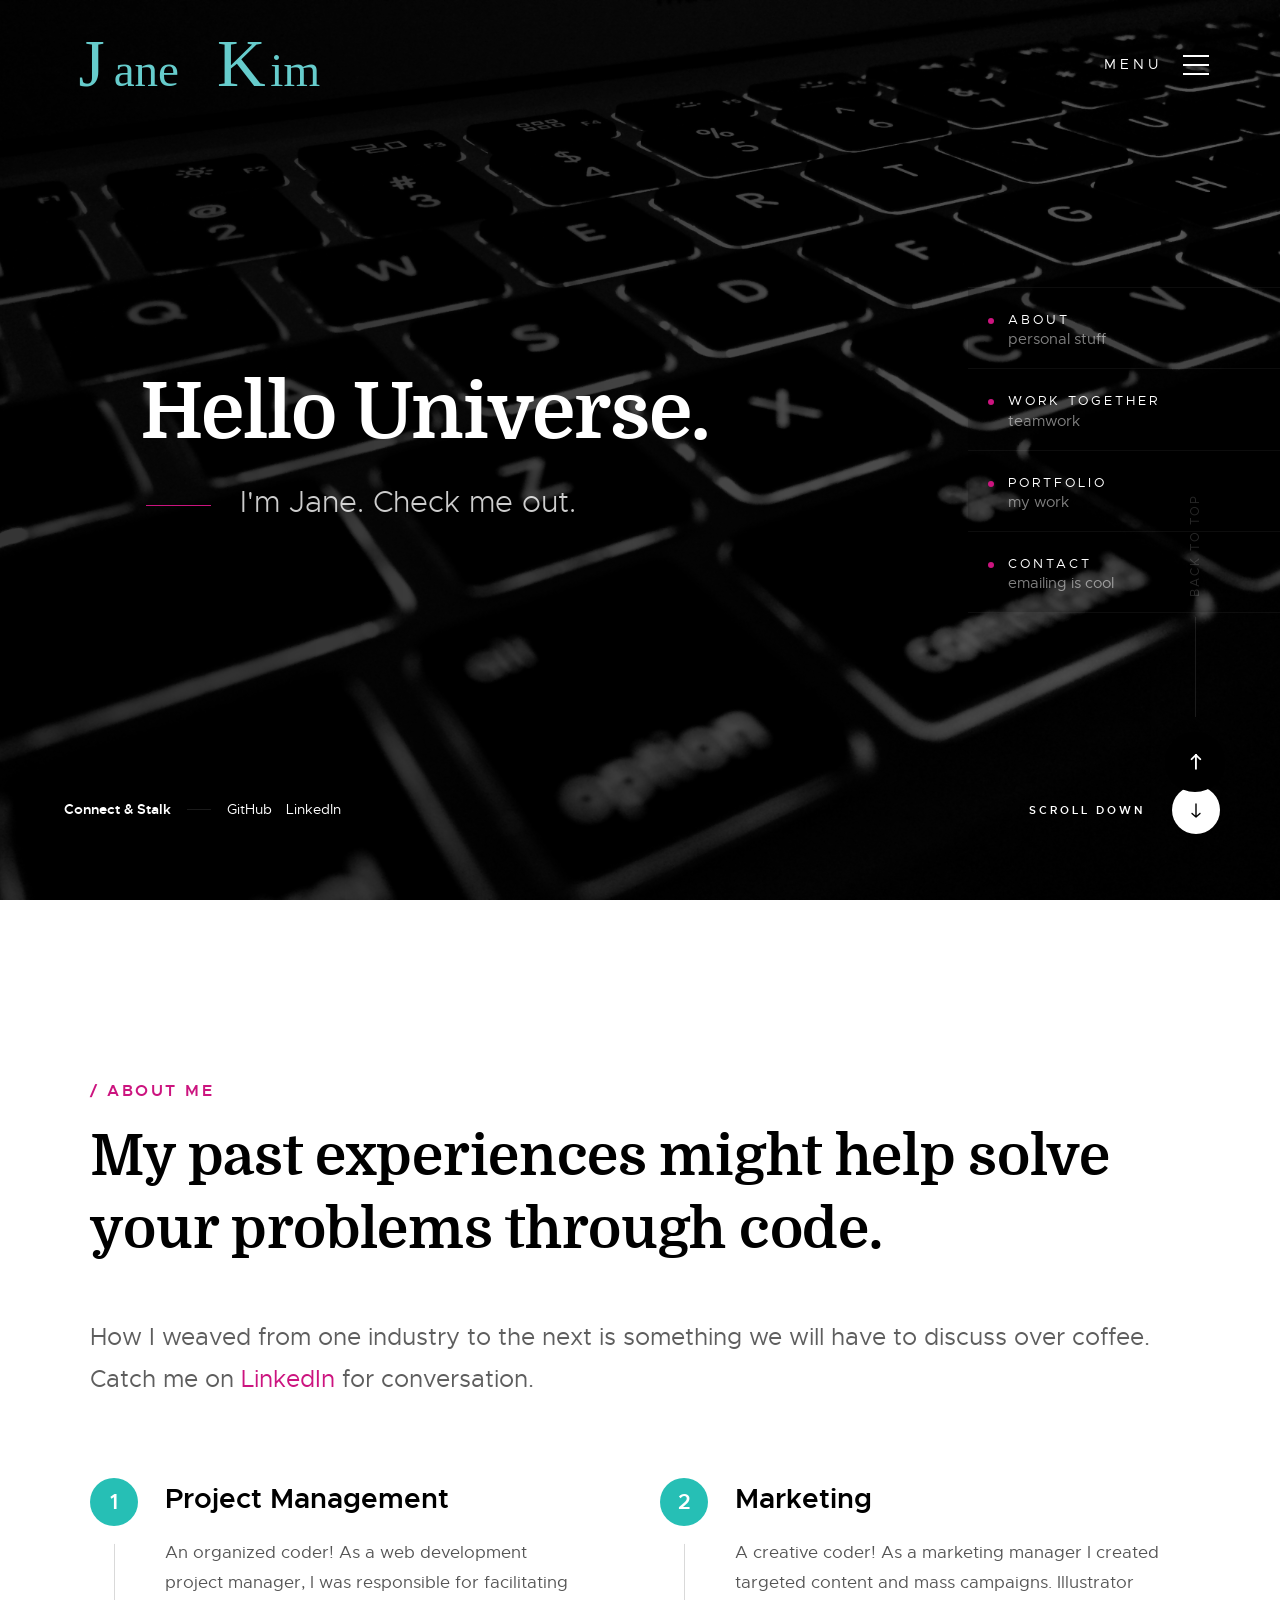
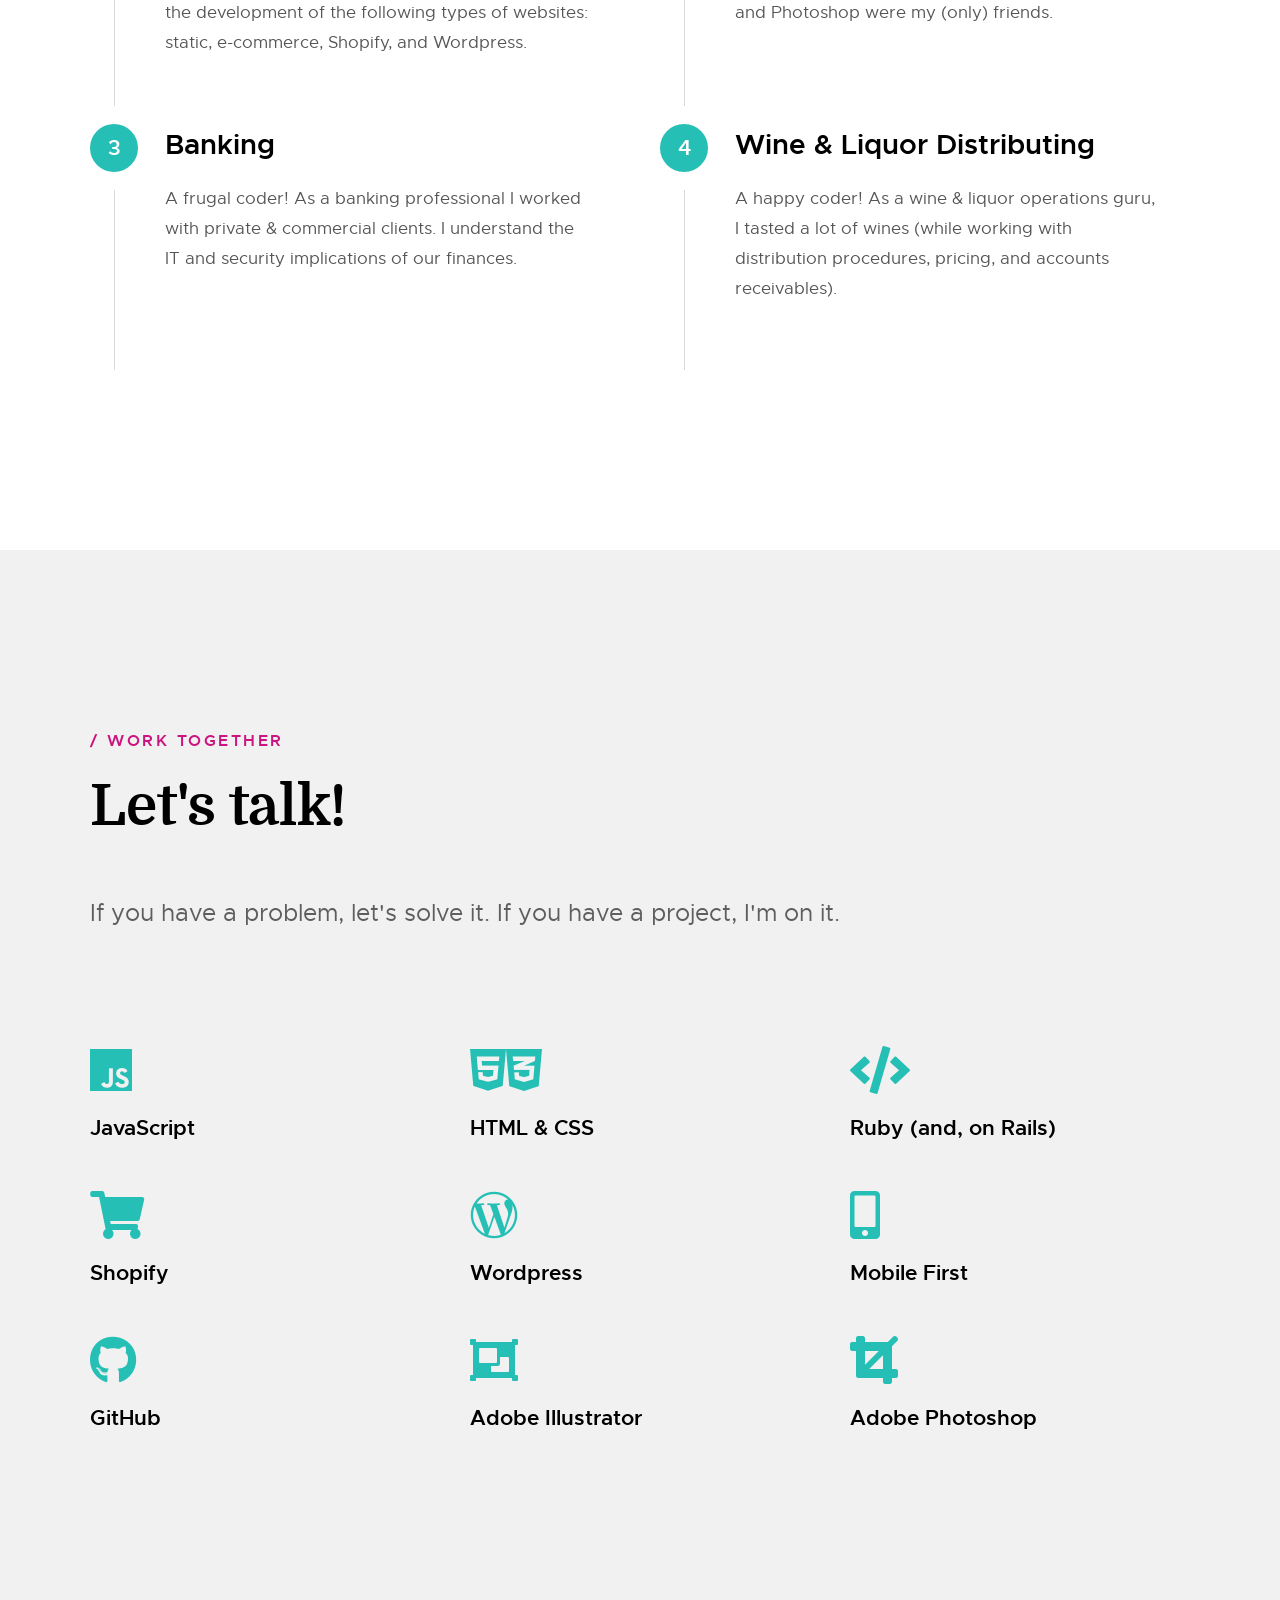
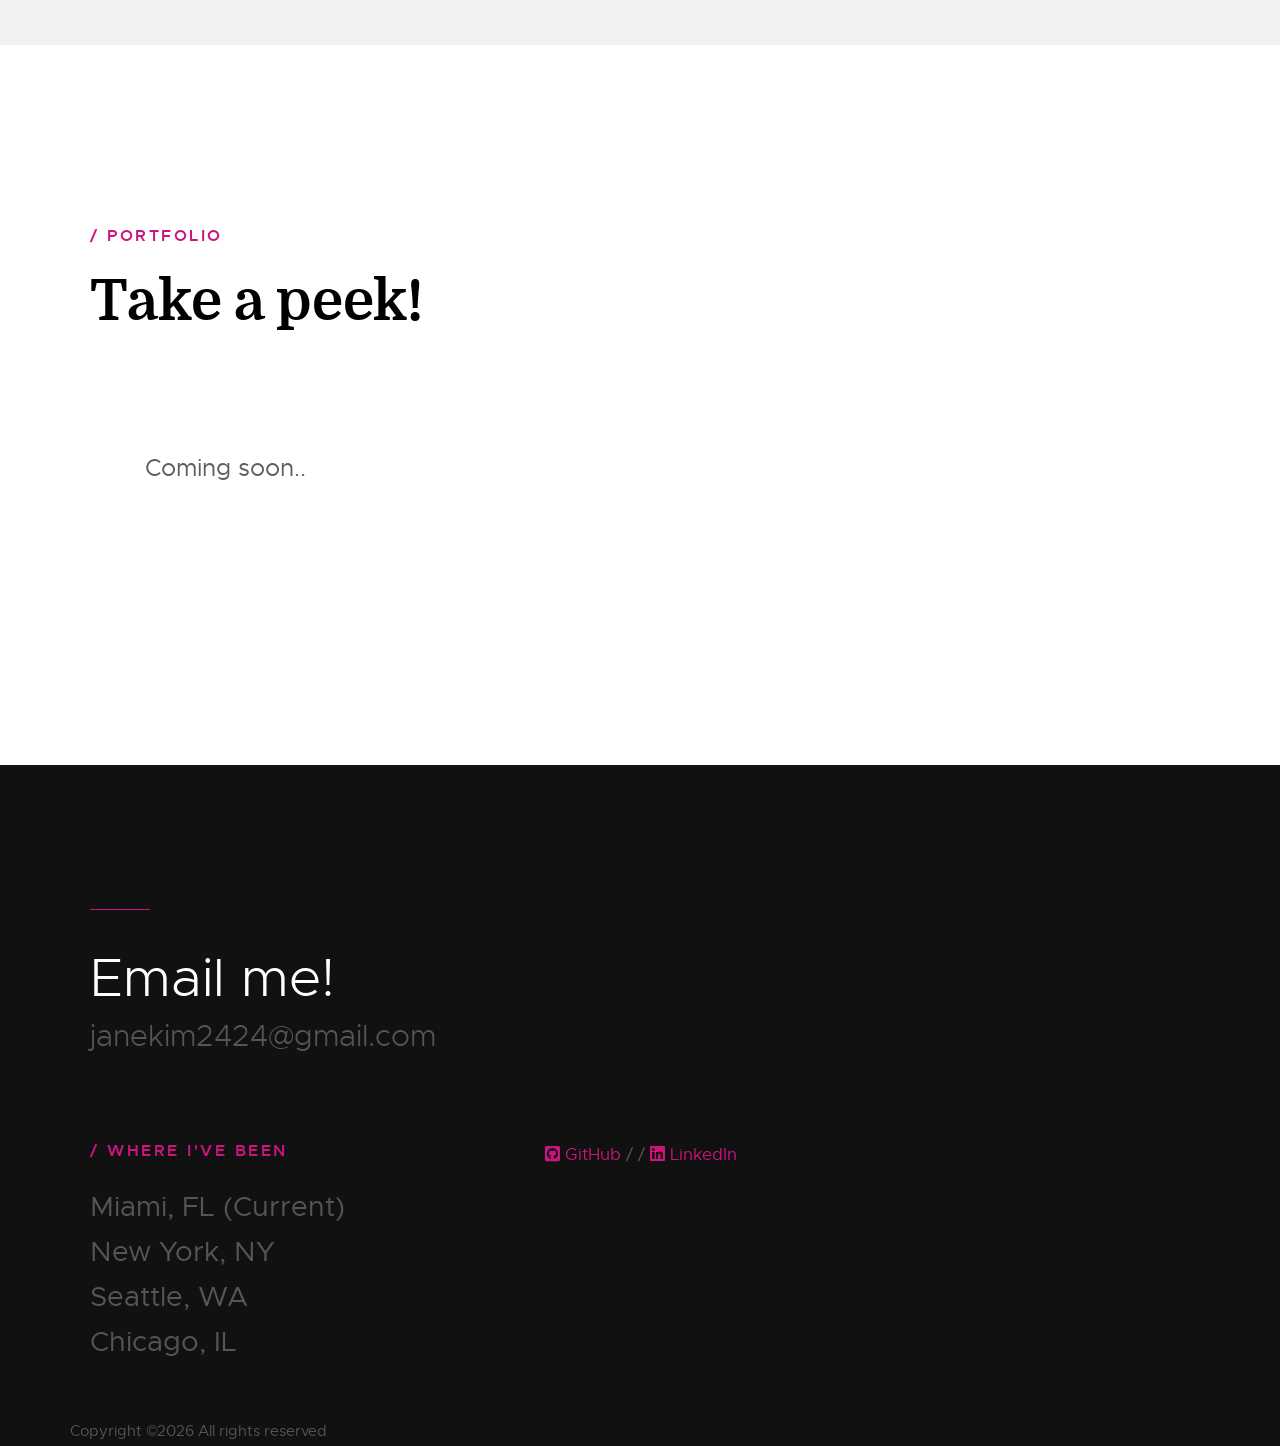
==== commit 82d37c3d: "minor style changes and edits" ====
--- a/home.html
+++ b/home.html
@@ -101,9 +101,9 @@
             <li class="home-social-title">Connect & Stalk</li>
             <li><a href="https://github.com/jk2424" target="_blank">
                 <i class="fab fa-github-square"></i>
-                <span class="home-social-text">Github</span>
+                <span class="home-social-text">GitHub</span>
             </a></li>
-            <li><a href="https://www.linkedin.com/in/janegkim2424/" target="_blank">
+            <li>
                 <i class="fab fa-linkedin"></i>
                 <span class="home-social-text">LinkedIn</span>
             </a></li>
@@ -131,7 +131,7 @@
         <div class="row" data-aos="fade-up">
             <div class="col-full">
                 <p class="lead">
-                How I weaved from one industry to the next is something we will have to discuss over coffee. Catch me on LinkedIn for conversation.
+                How I weaved from one industry to the next is something we will have to discuss over coffee. Catch me on <a href="https://www.linkedin.com/in/janegkim2424/" target="_blank">LinkedIn</a> for conversation.
                 </p>
             </div>
         </div> <!-- end about-desc -->
@@ -272,7 +272,7 @@
                     <i class="fab fa-github"></i>
                 </div>
                 <div class="service-text">
-                    <h3 class="h4">Github</h3>
+                    <h3 class="h4">GitHub</h3>
 
                 </div>
             </div>
@@ -617,7 +617,7 @@
 
             <a href="https://github.com/jk2424" target="_blank">
                 <i class="fab fa-github-square"></i>
-                <span class="home-social-text">Github</span>
+                <span class="home-social-text">GitHub</span>
             </a>
             <span> / / </span>
             <a href="https://www.linkedin.com/in/janegkim2424/" target="_blank">
--- a/css/main.css
+++ b/css/main.css
@@ -1343,7 +1343,7 @@
   transition: all 0.3s ease-in-out;
 }
 .header-logo img {
-  height: 60px;
+  width: 100%;
 }
 
 
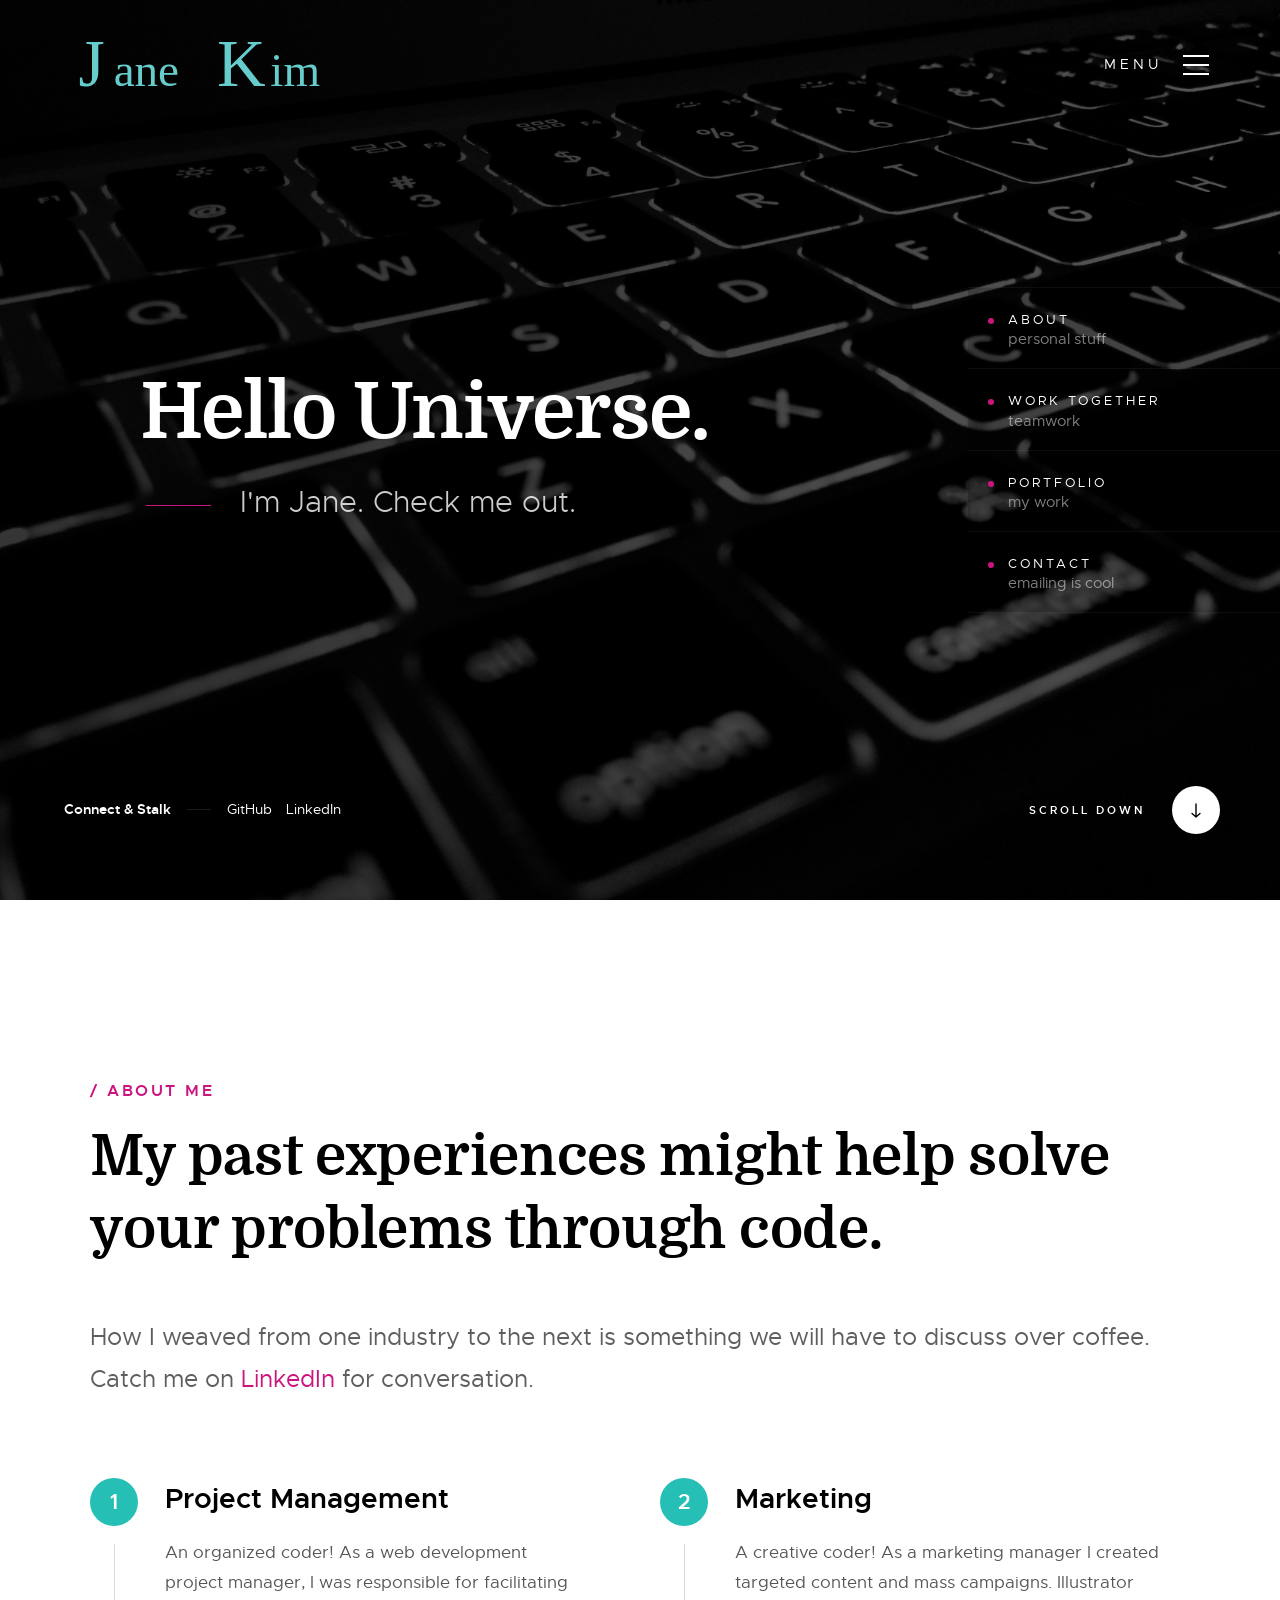
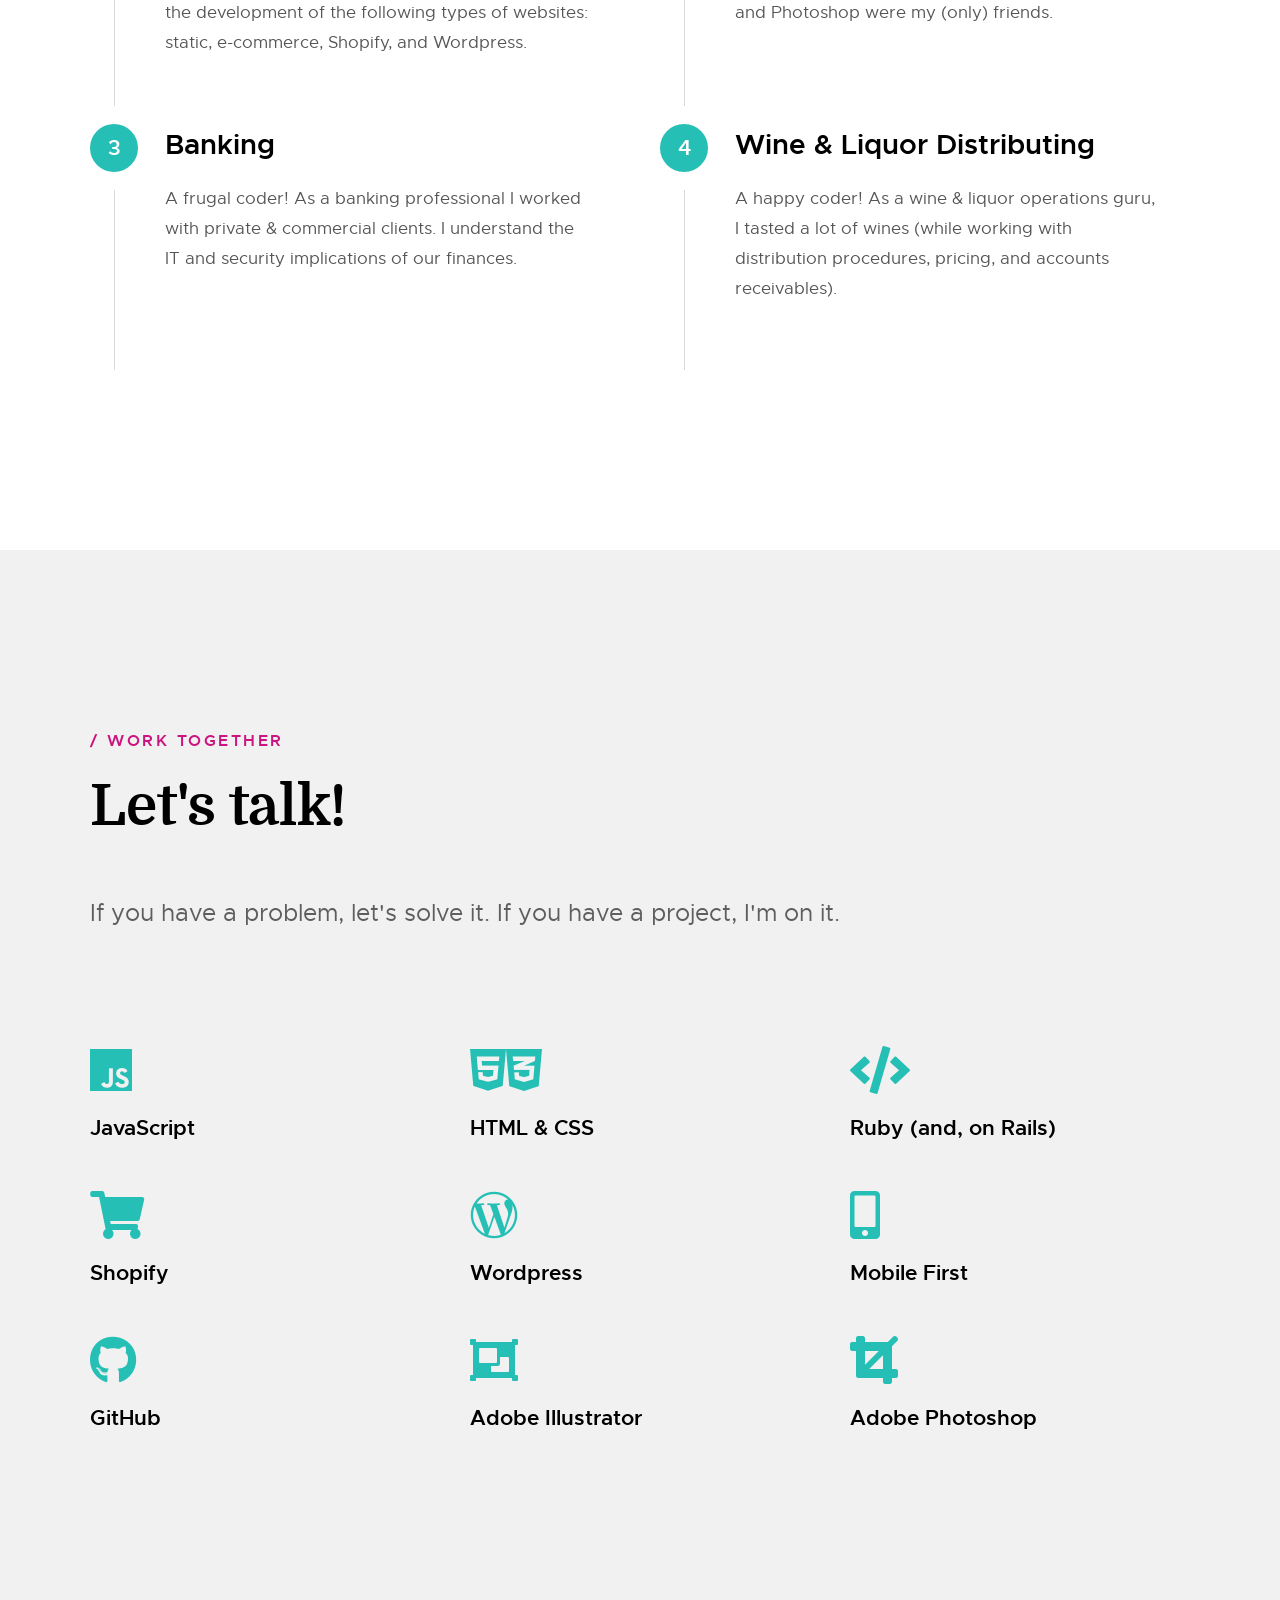
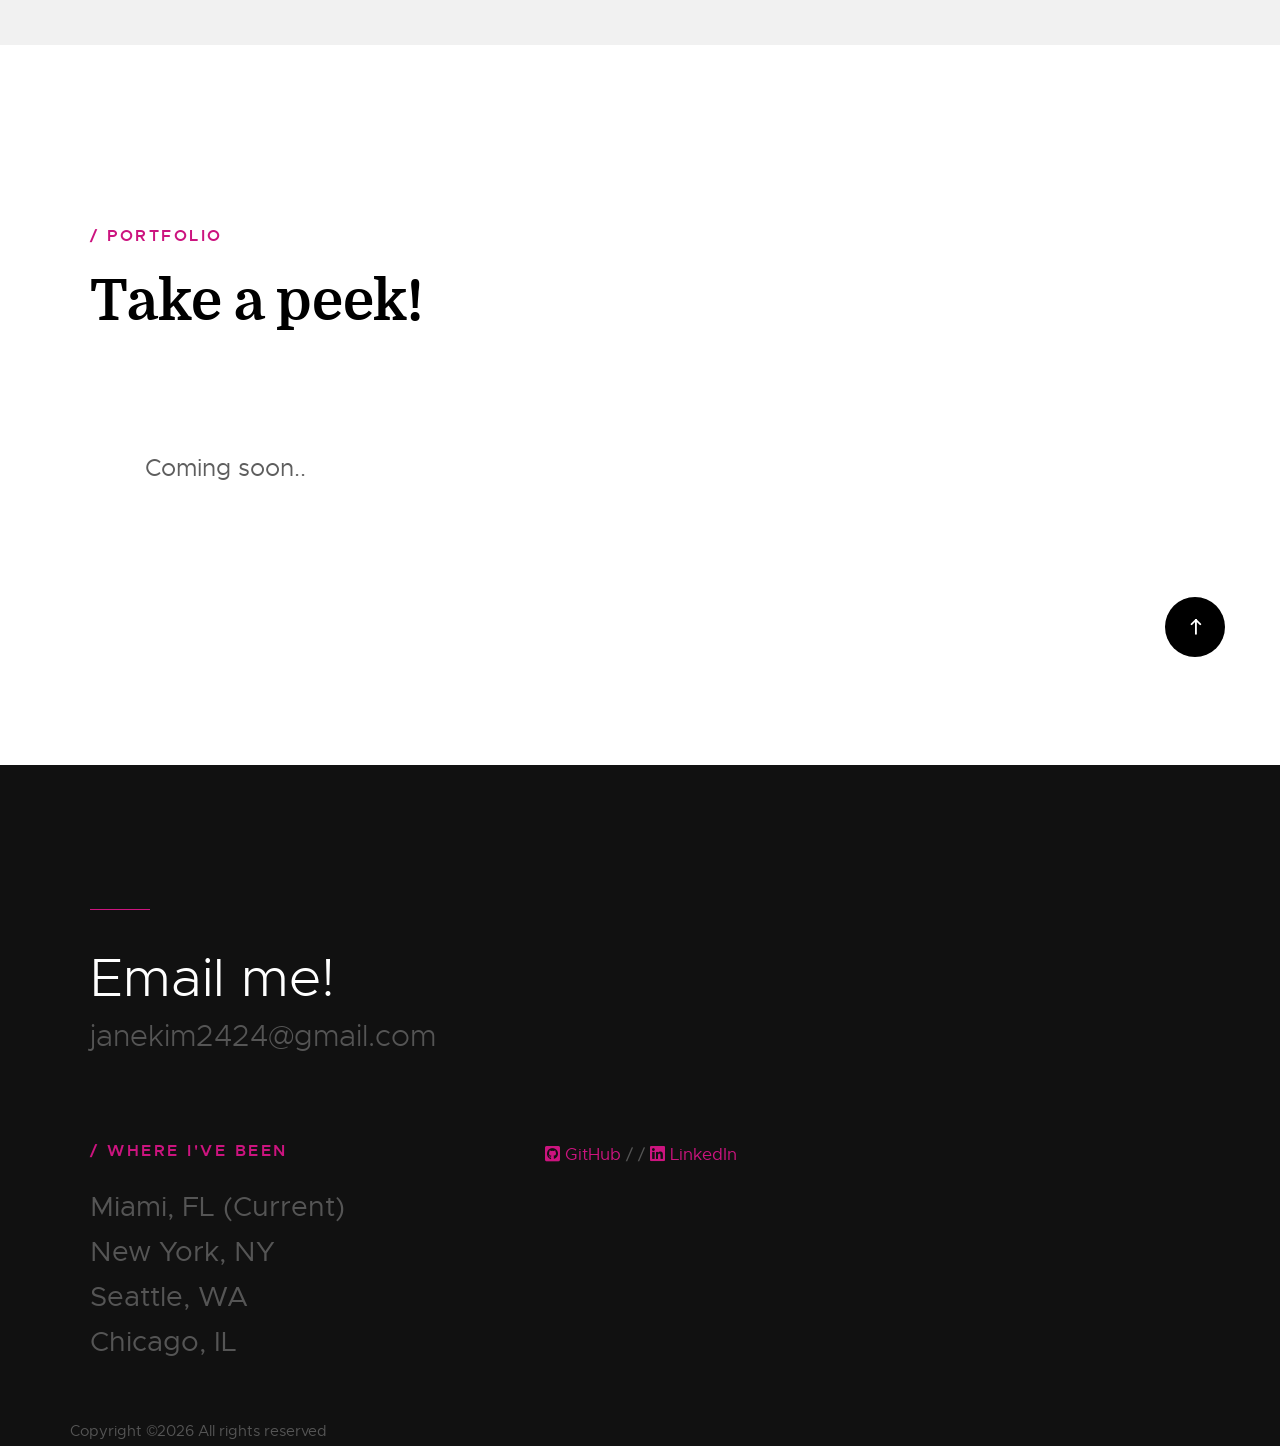
==== commit ec3e7c66: "another arrow change" ====
--- a/home.html
+++ b/home.html
@@ -502,7 +502,9 @@
             </div> -->
         </div>
 
-
+        <div class="cl-go-top">
+            <a class="smoothscroll" title="Back to Top" href="#top"><i class="icon-arrow-up" aria-hidden="true"></i></a>
+        </div>
 
 
 
@@ -625,6 +627,7 @@
                 <span class="home-social-text">LinkedIn</span>
             </a>
 
+
         <div class="row">
             <div class="col-full cl-copyright">
                 <span><!-- Link back to Colorlib can't be removed. Template is licensed under CC BY 3.0. -->
@@ -633,9 +636,7 @@
             </div>
         </div>
 
-        <div class="cl-go-top">
-            <a class="smoothscroll" title="Back to Top" href="#top"><i class="icon-arrow-up" aria-hidden="true"></i></a>
-        </div>
+
 
     </section> <!-- end s-contact -->
 
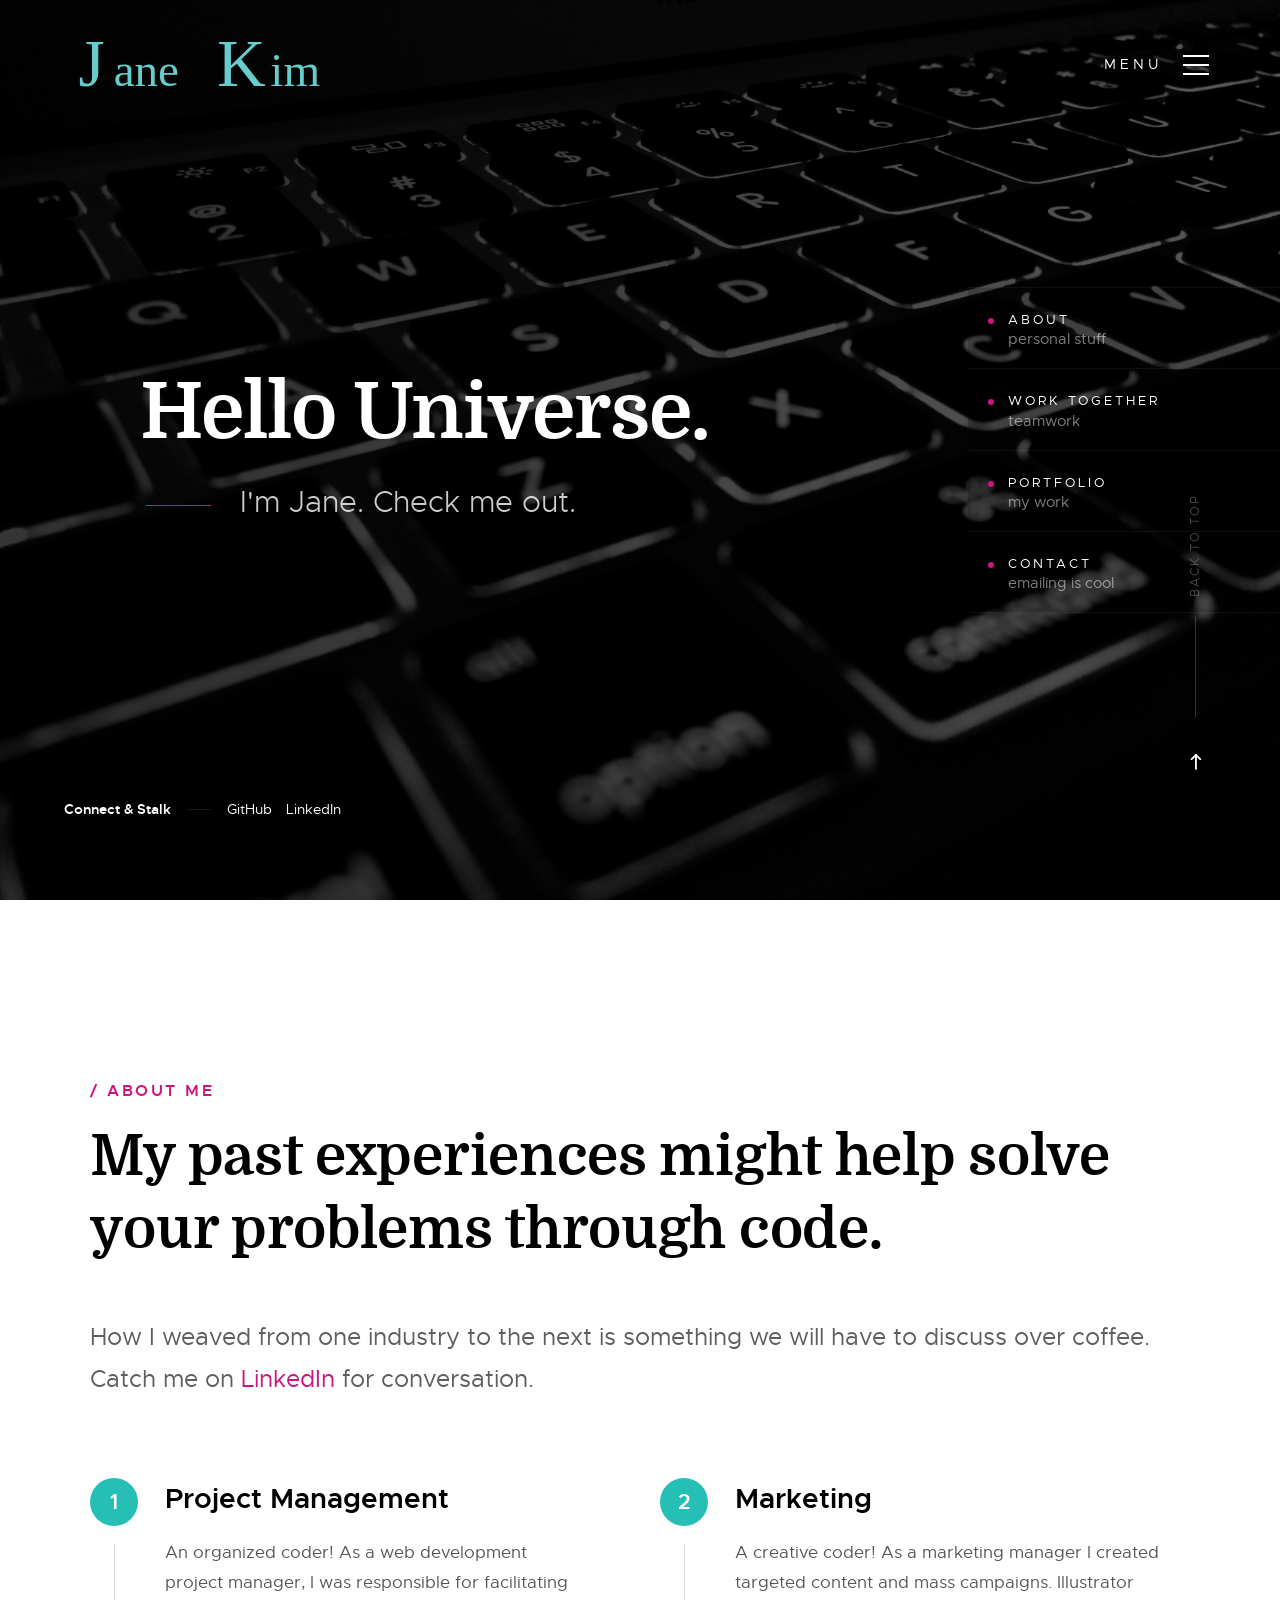
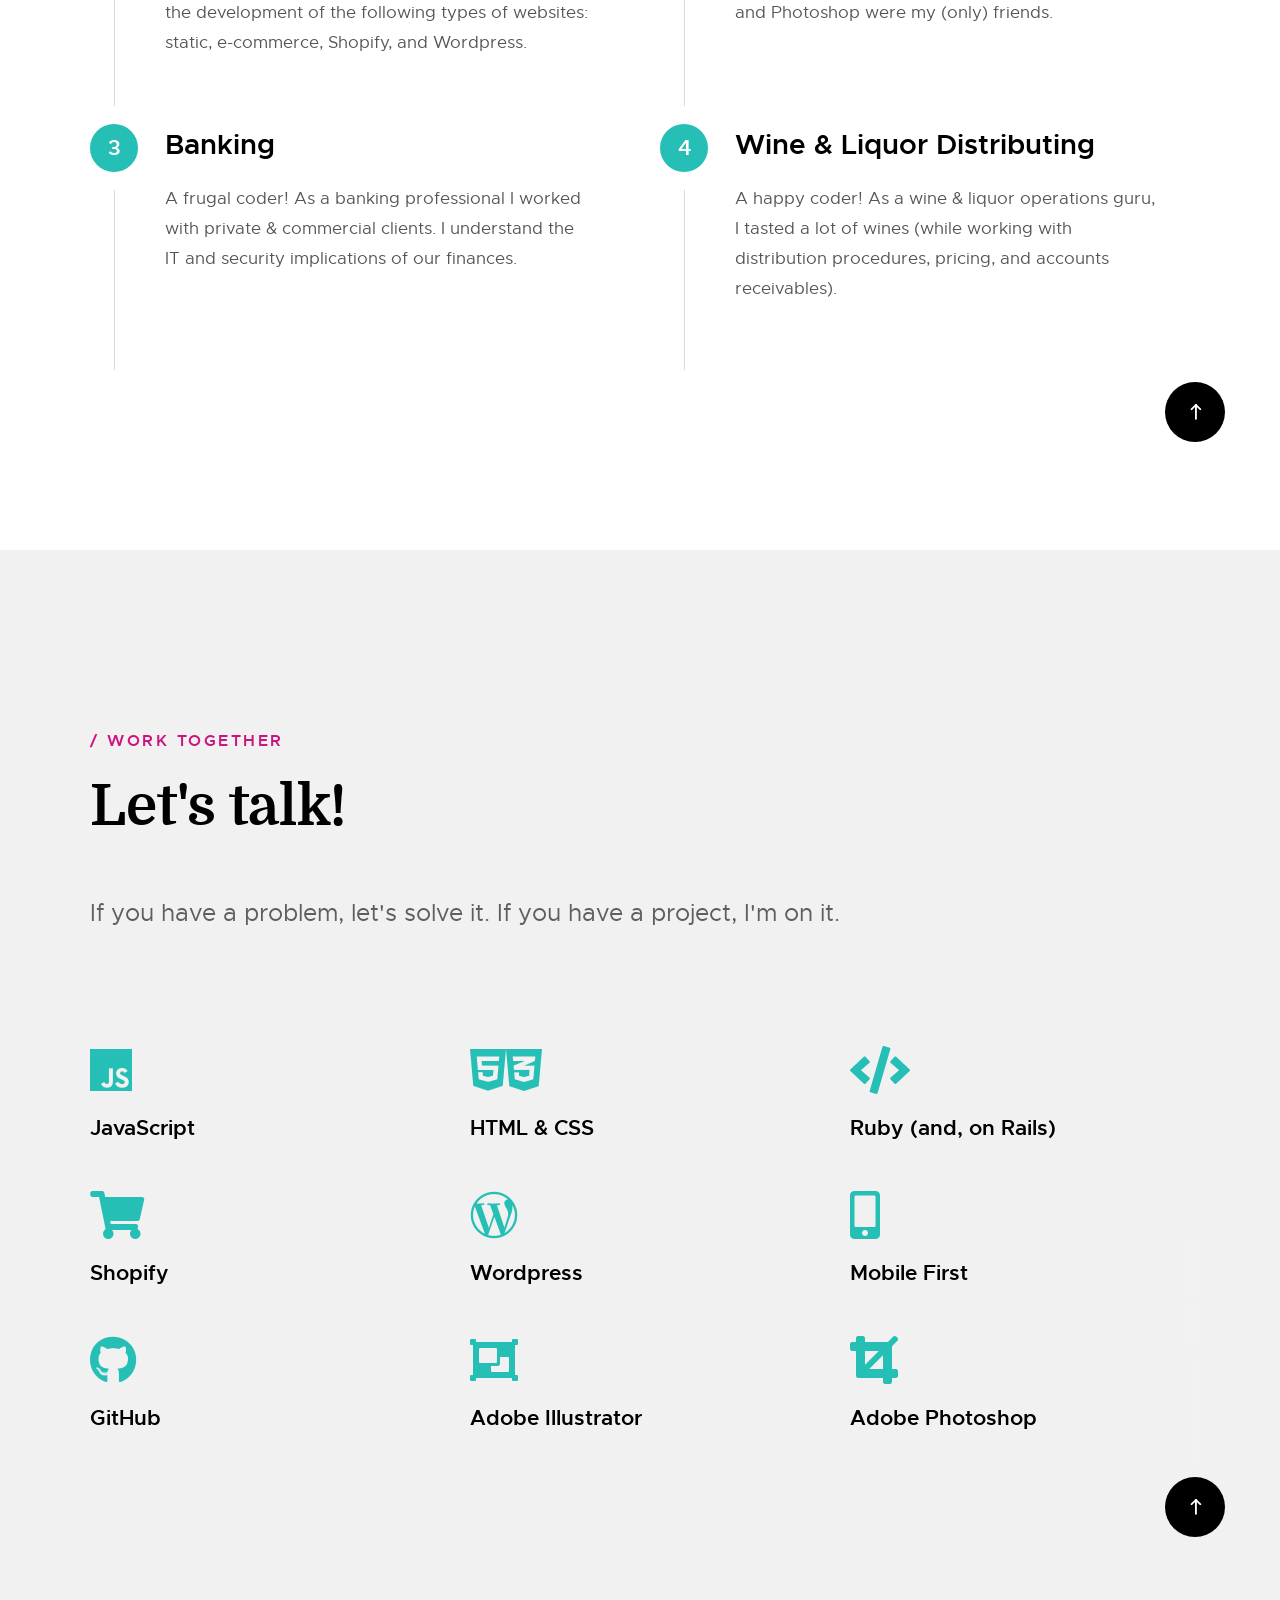
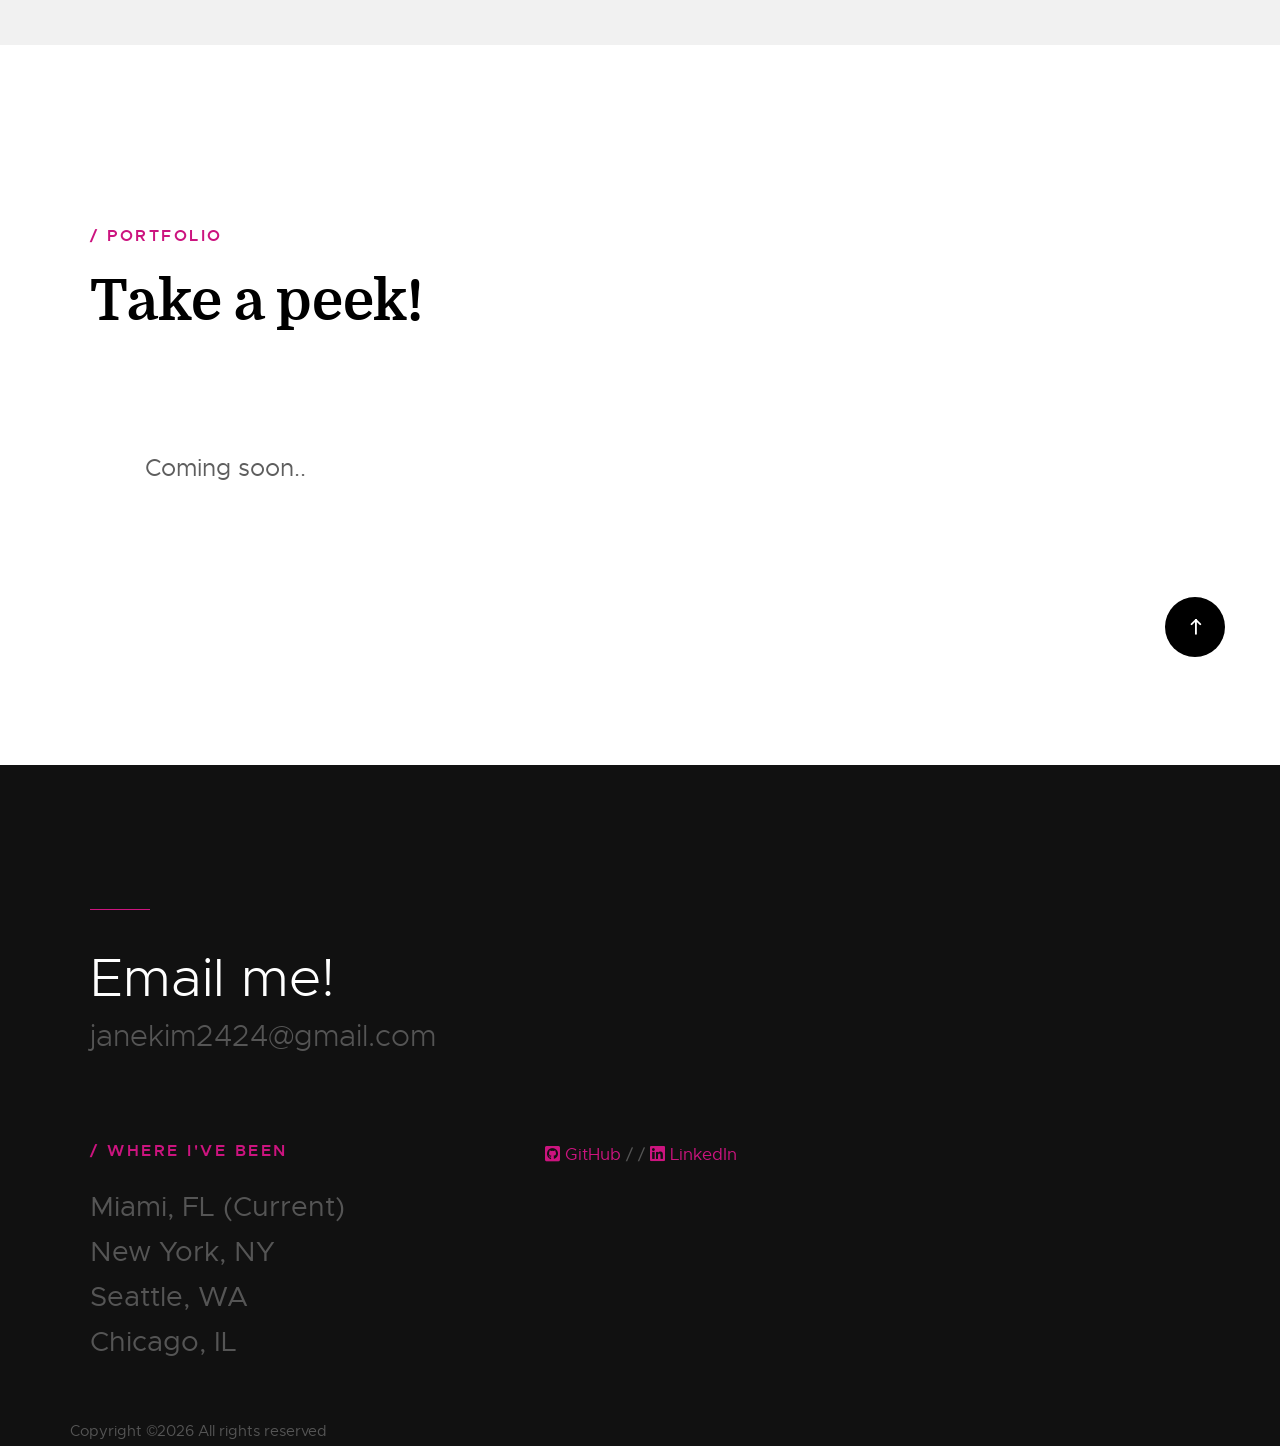
==== commit 1ac368b7: "style changes" ====
--- a/home.html
+++ b/home.html
@@ -103,16 +103,13 @@
                 <i class="fab fa-github-square"></i>
                 <span class="home-social-text">GitHub</span>
             </a></li>
-            <li>
+            <li><a href="https://www.linkedin.com/in/janegkim2424" target="_blank">
                 <i class="fab fa-linkedin"></i>
                 <span class="home-social-text">LinkedIn</span>
             </a></li>
         </ul> <!-- end home-social -->
 
-        <a href="#about" class="home-scroll smoothscroll">
-            <span class="home-scroll__text">Scroll Down</span>
-            <span class="home-scroll__icon"></span>
-        </a> <!-- end home-scroll -->
+
 
     </section> <!-- end s-home -->
 
@@ -180,6 +177,10 @@
                 </div>
 
             </div> <!-- end process -->
+            <div class="cl-go-top">
+                <a class="smoothscroll" title="Back to Top" href="#top"><i class="icon-arrow-up" aria-hidden="true"></i></a>
+            </div>
+
 
         </div> <!-- end about-stats -->
 
@@ -296,8 +297,13 @@
 
                 </div>
             </div>
+            <div class="cl-go-top">
+                <a class="smoothscroll" title="Back to Top" href="#top"><i class="icon-arrow-up" aria-hidden="true"></i></a>
+            </div>
+
 
         </div> <!-- end services-list -->
+
 
     </section> <!-- end s-services -->
 
@@ -626,6 +632,9 @@
                 <i class="fab fa-linkedin"></i>
                 <span class="home-social-text">LinkedIn</span>
             </a>
+            <div class="cl-go-top">
+                <a class="smoothscroll" title="Back to Top" href="#top"><i class="icon-arrow-up" aria-hidden="true"></i></a>
+            </div>
 
 
         <div class="row">
@@ -634,6 +643,10 @@
 Copyright &copy;<script>document.write(new Date().getFullYear());</script> All rights reserved
 <!-- Link back to Colorlib can't be removed. Template is licensed under CC BY 3.0. --></span>
             </div>
+            <div class="cl-go-top">
+                <a class="smoothscroll" title="Back to Top" href="#top"><i class="icon-arrow-up" aria-hidden="true"></i></a>
+            </div>
+
         </div>
 
 
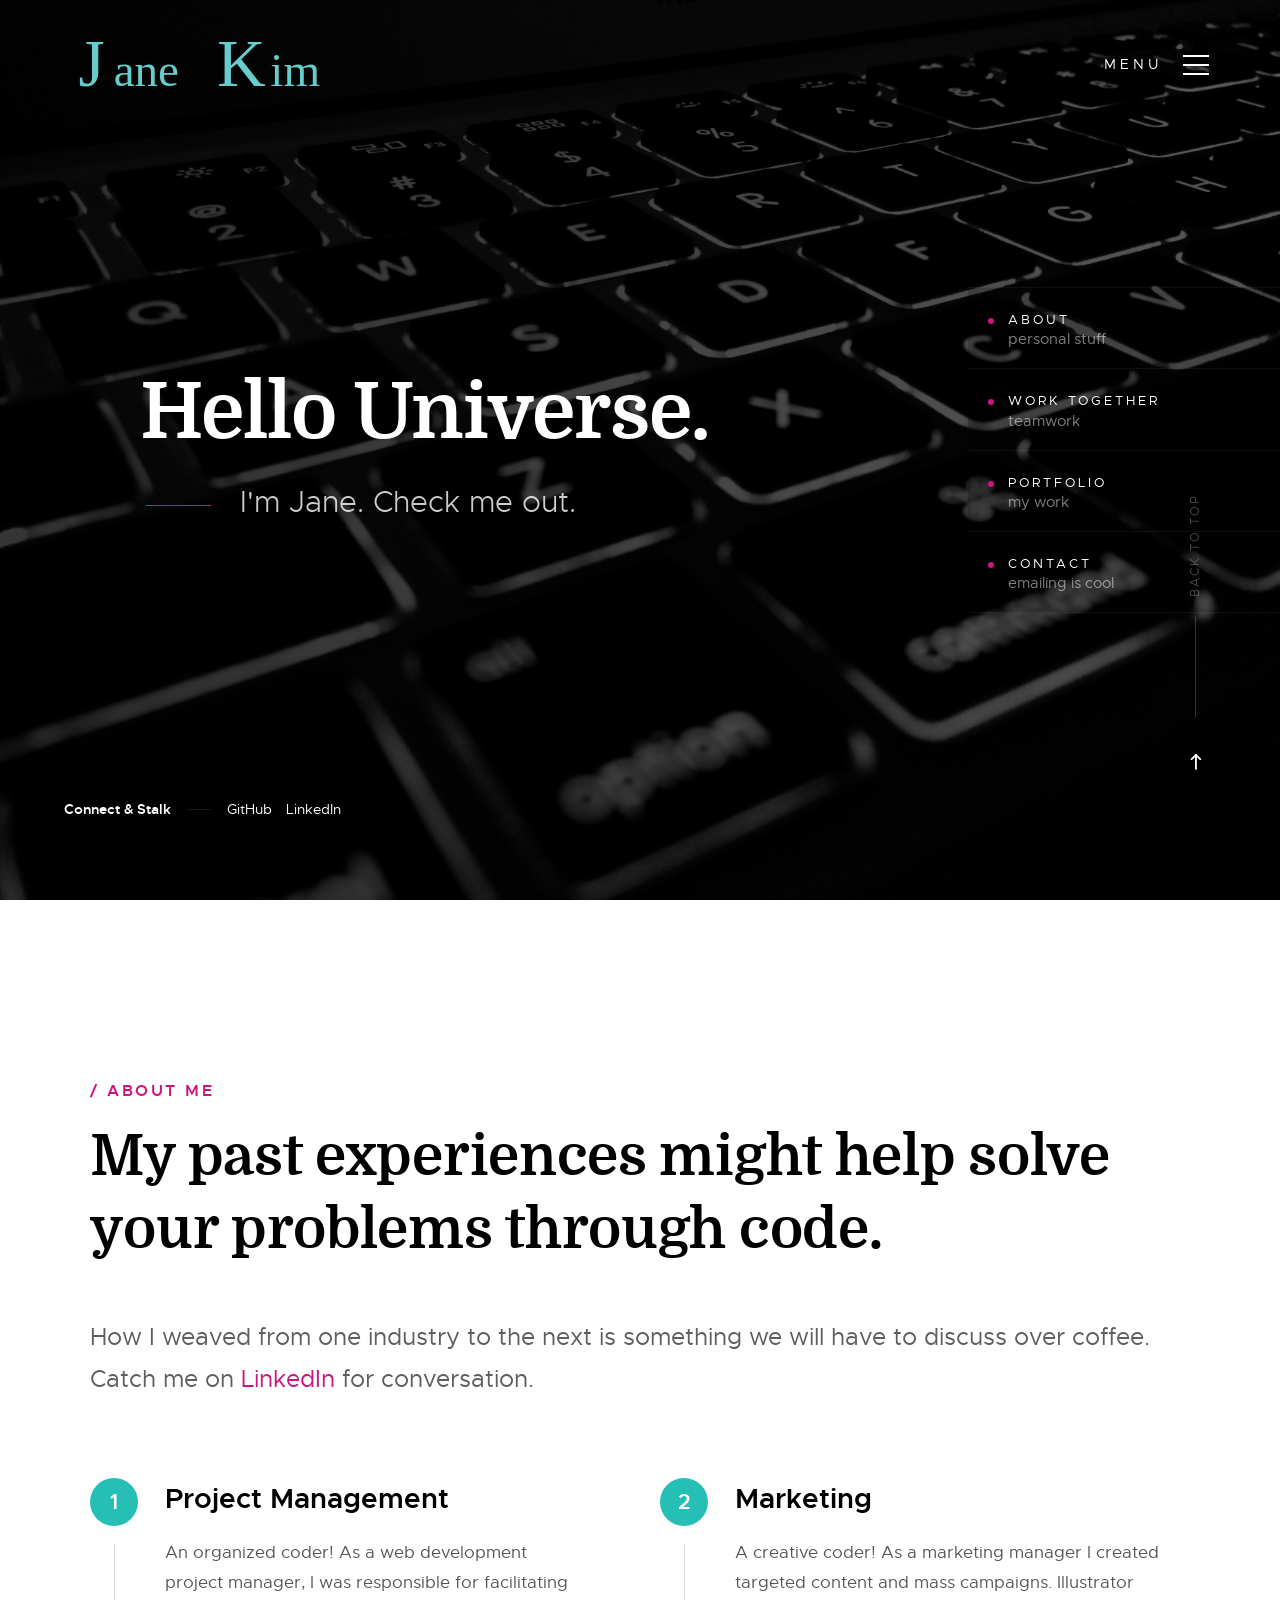
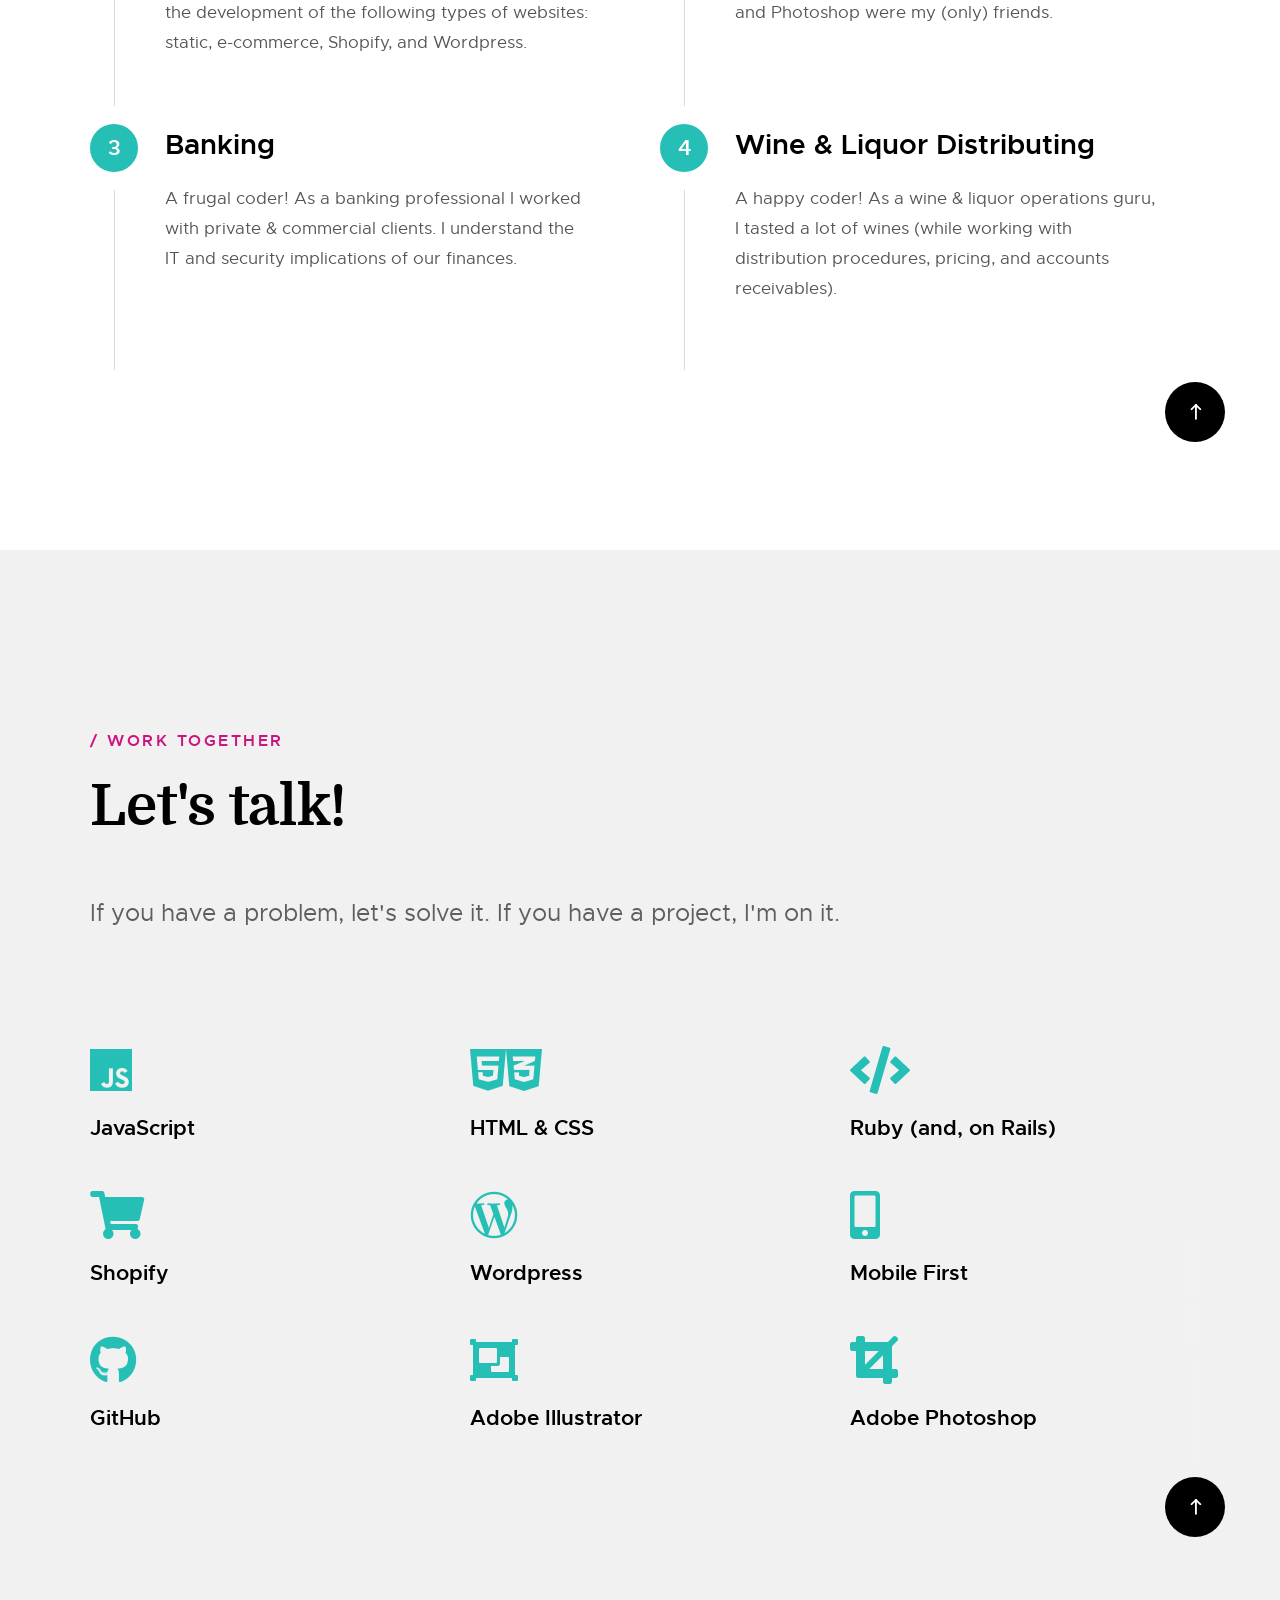
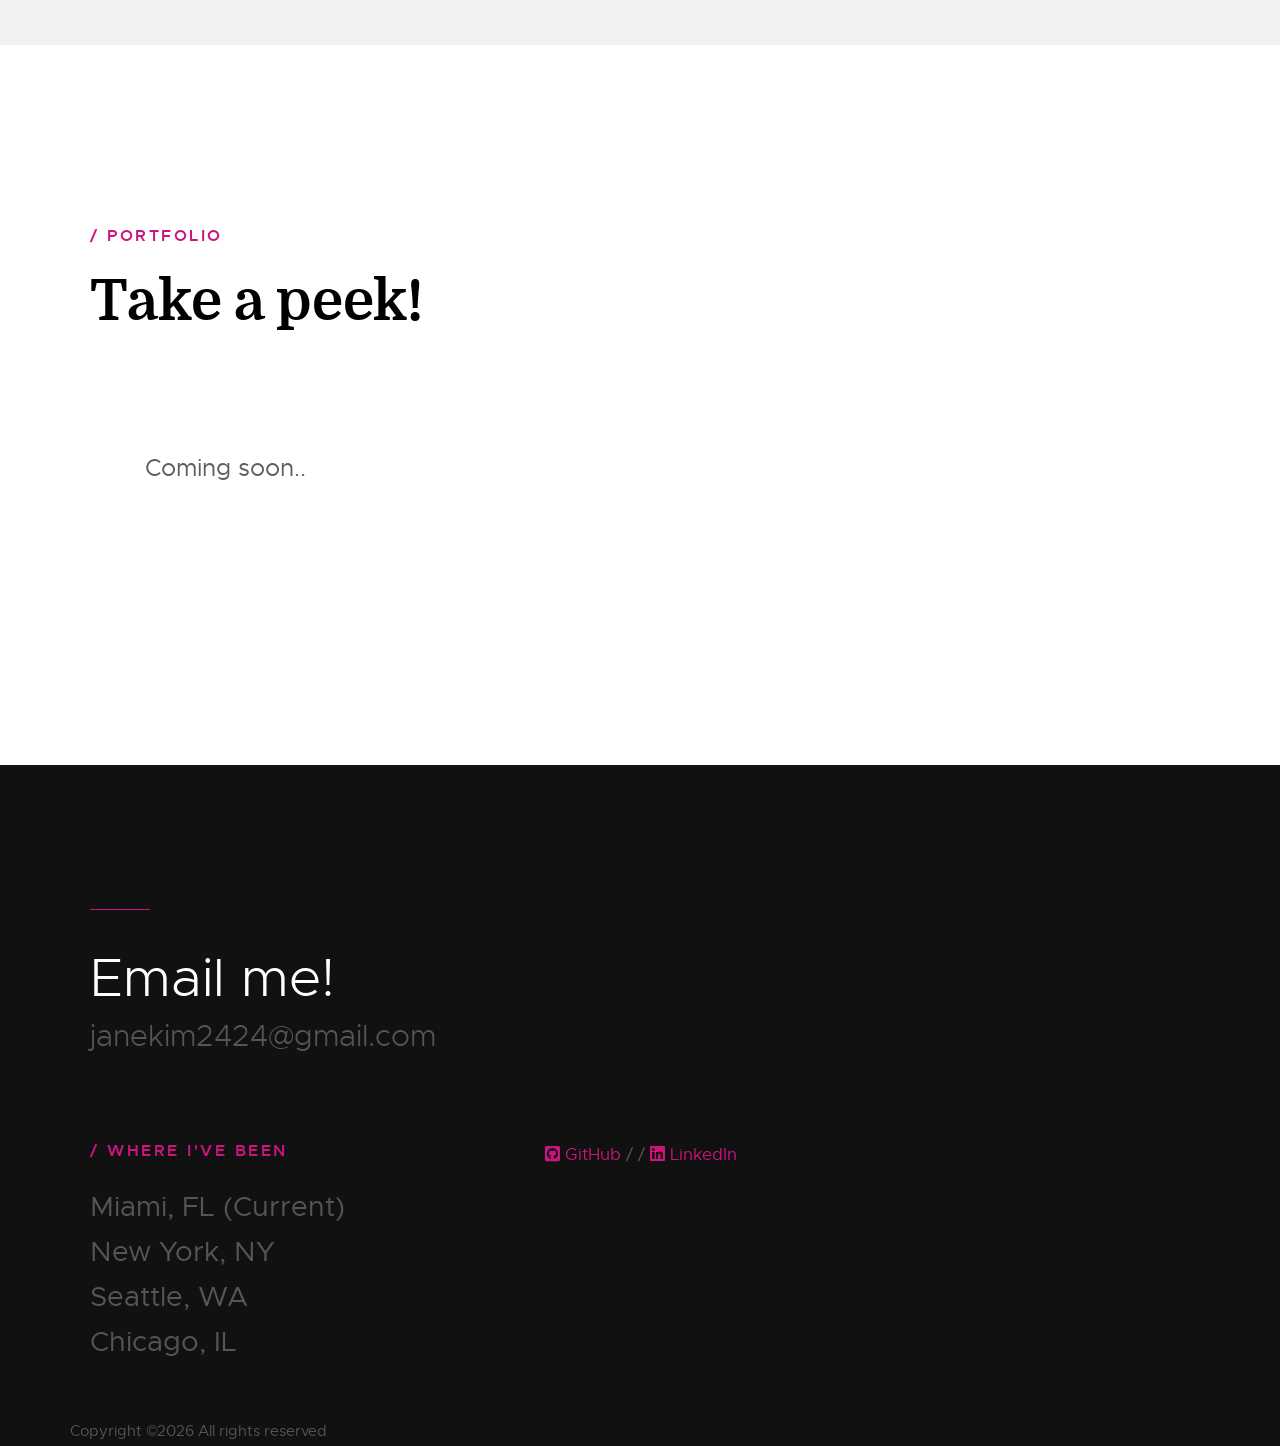
==== commit 03fc8359: "styling changes up button" ====
--- a/home.html
+++ b/home.html
@@ -177,12 +177,13 @@
                 </div>
 
             </div> <!-- end process -->
-            <div class="cl-go-top">
-                <a class="smoothscroll" title="Back to Top" href="#top"><i class="icon-arrow-up" aria-hidden="true"></i></a>
-            </div>
 
 
         </div> <!-- end about-stats -->
+        <div class="cl-go-top">
+            <a class="smoothscroll" title="Back to Top" href="#top"><i class="icon-arrow-up" aria-hidden="true"></i></a>
+        </div>
+
 
     </section> <!-- end s-about -->
 
@@ -297,14 +298,14 @@
 
                 </div>
             </div>
-            <div class="cl-go-top">
-                <a class="smoothscroll" title="Back to Top" href="#top"><i class="icon-arrow-up" aria-hidden="true"></i></a>
-            </div>
+
 
 
         </div> <!-- end services-list -->
 
-
+        <div class="cl-go-top">
+            <a class="smoothscroll" title="Back to Top" href="#top"><i class="icon-arrow-up" aria-hidden="true"></i></a>
+        </div>
     </section> <!-- end s-services -->
 
 
@@ -506,11 +507,7 @@
                 </div>
 
             </div> -->
-        </div>
-
-        <div class="cl-go-top">
-            <a class="smoothscroll" title="Back to Top" href="#top"><i class="icon-arrow-up" aria-hidden="true"></i></a>
-        </div>
+
 
 
 
@@ -600,6 +597,7 @@
 
 
         <div class="row">
+
 
             <div class="col-full contact-main" data-aos="fade-up">
                 <p>
@@ -632,10 +630,10 @@
                 <i class="fab fa-linkedin"></i>
                 <span class="home-social-text">LinkedIn</span>
             </a>
+
             <div class="cl-go-top">
                 <a class="smoothscroll" title="Back to Top" href="#top"><i class="icon-arrow-up" aria-hidden="true"></i></a>
             </div>
-
 
         <div class="row">
             <div class="col-full cl-copyright">
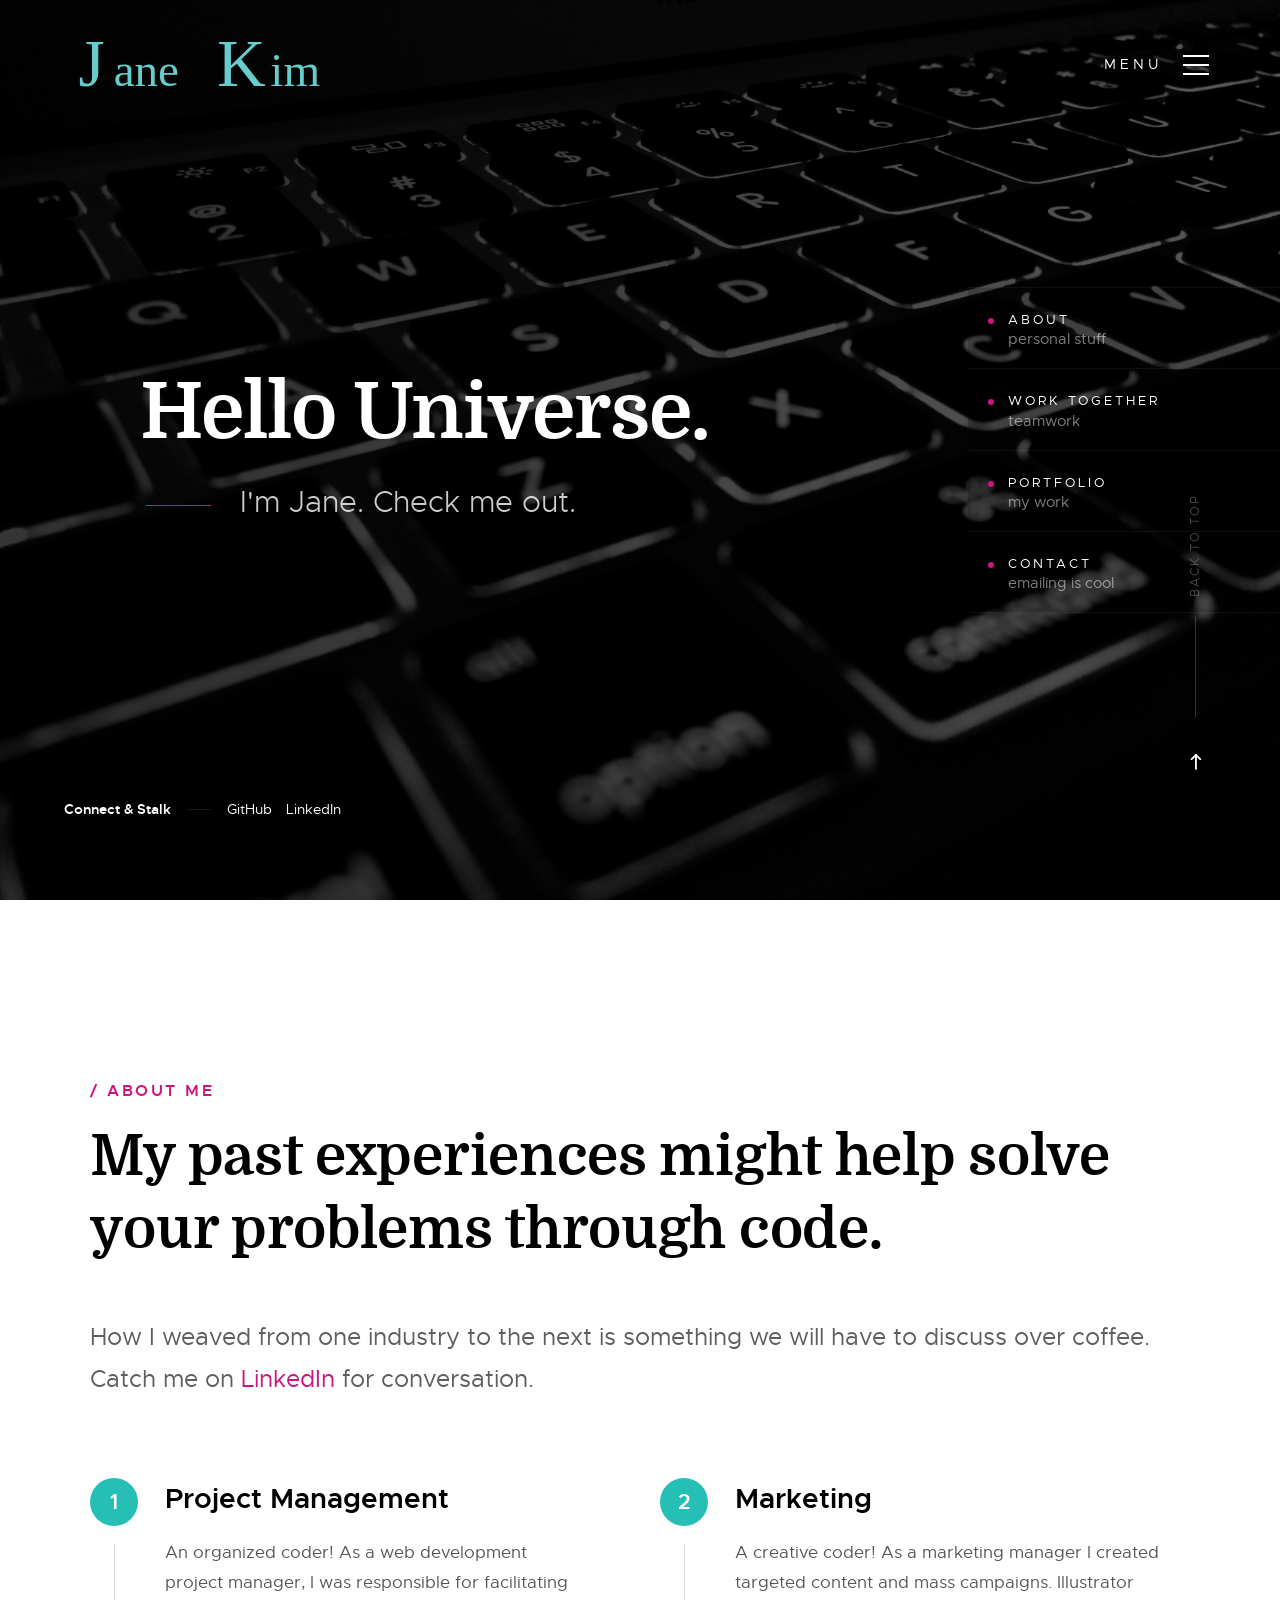
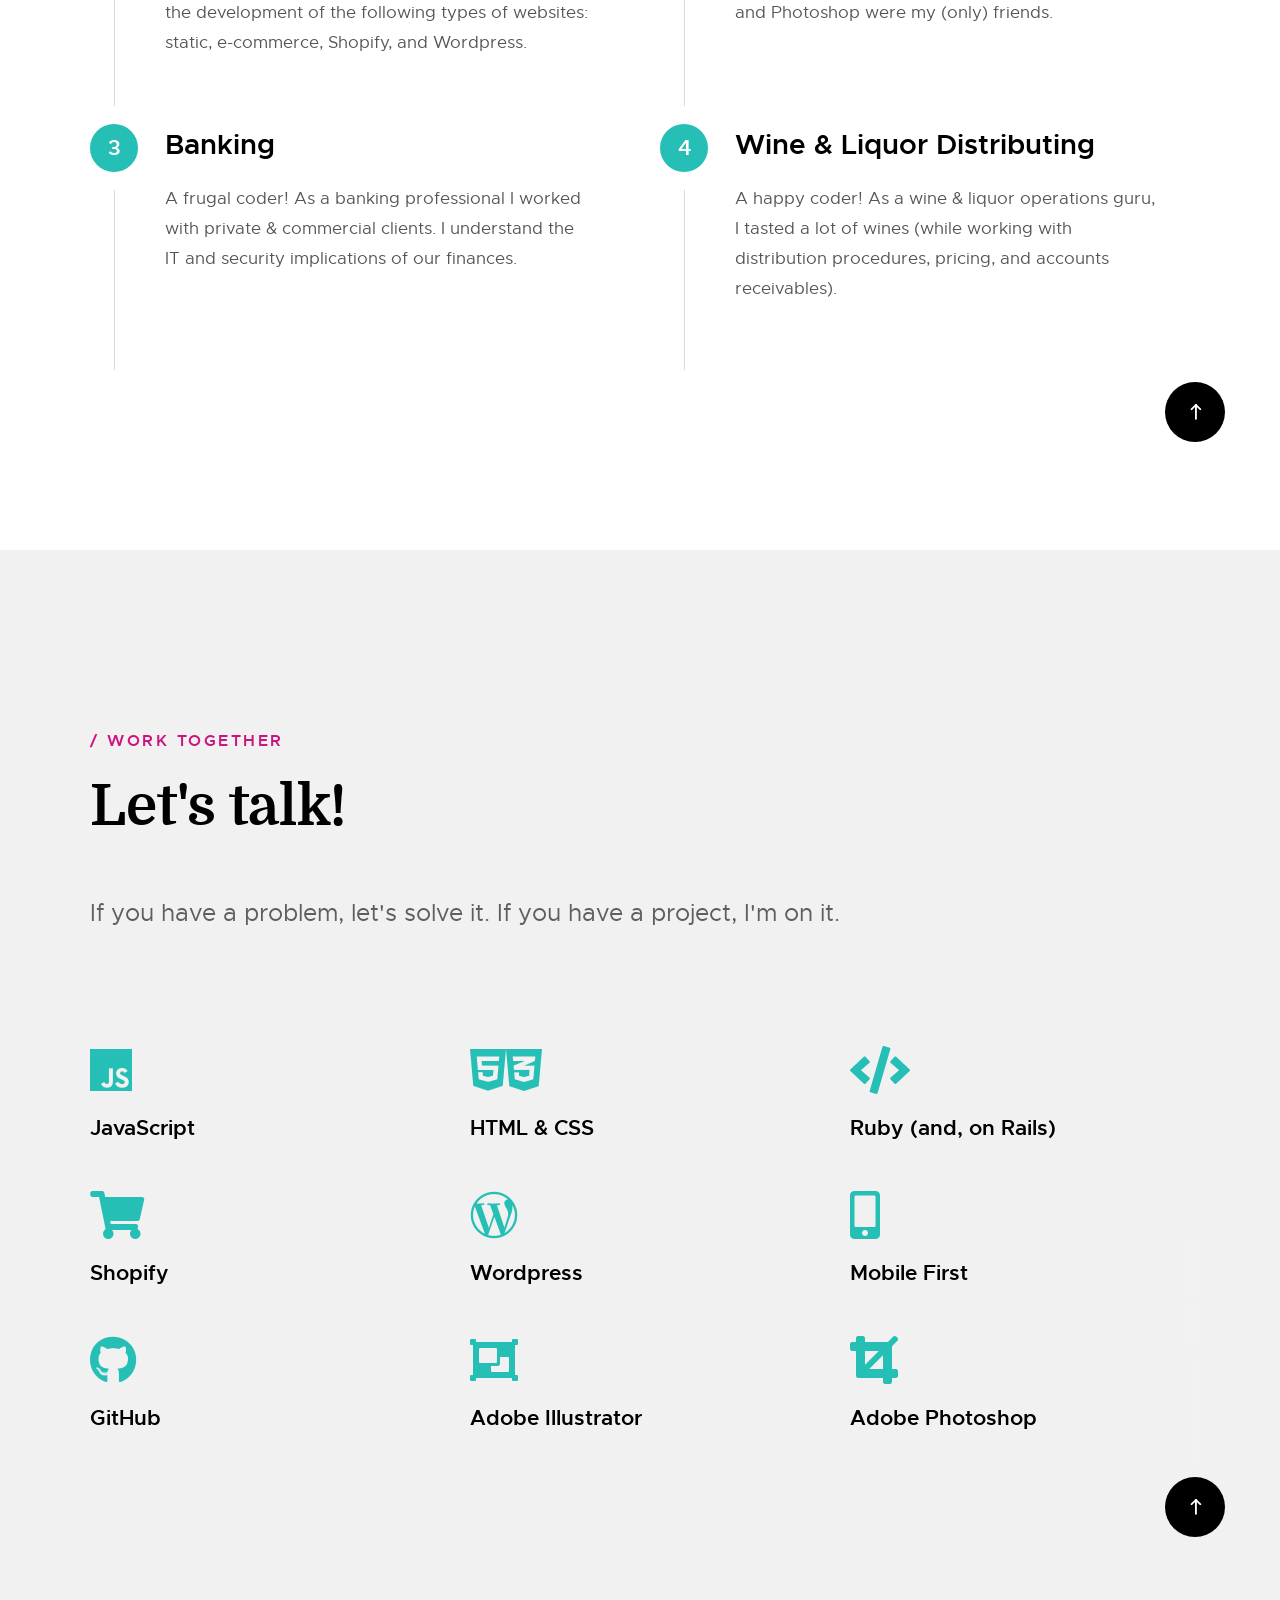
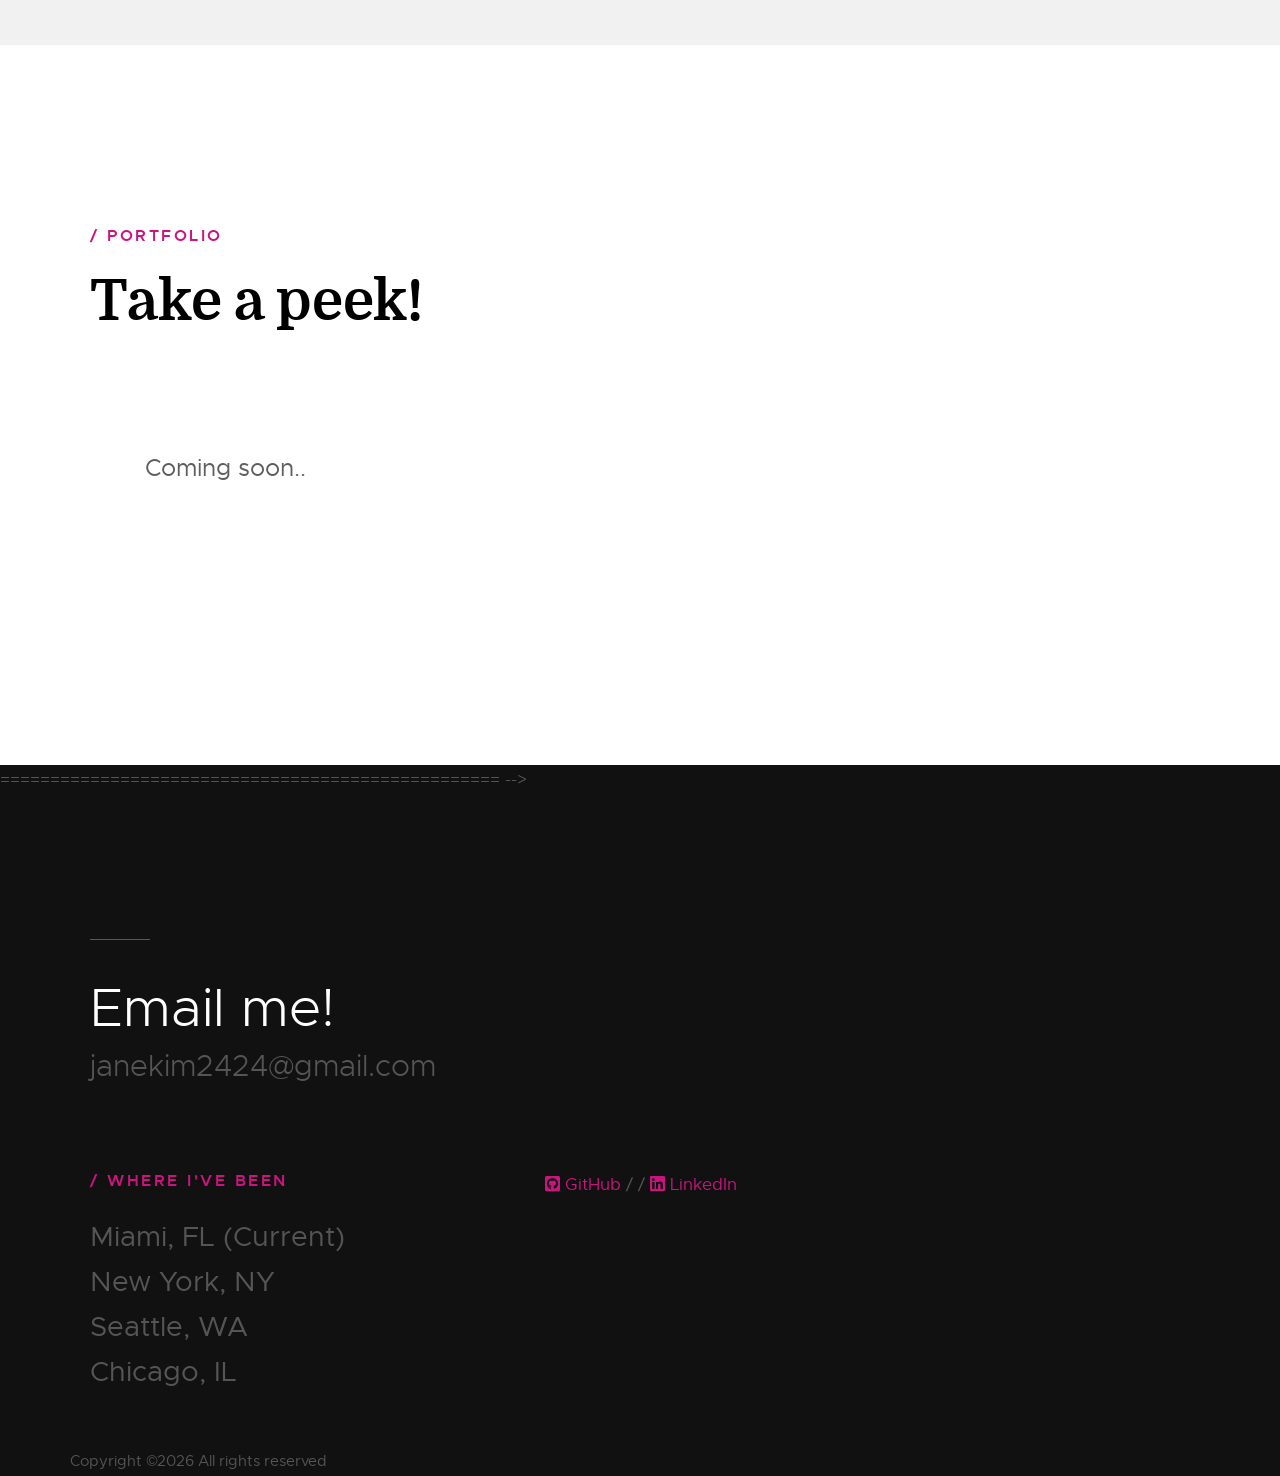
==== commit 4f57b328: "cleanup" ====
--- a/home.html
+++ b/home.html
@@ -323,274 +323,11 @@
 
         <div class="row masonry-wrap">
           <p class="lead">Coming soon..</p>
-            <!-- <div class="masonry">
-
-                <div class="masonry__brick" data-aos="fade-up">
-                    <div class="item-folio">
-
-                        <div class="item-folio__thumb">
-                            <a href="images/portfolio/gallery/g-lamp.jpg" class="thumb-link" title="Lamp" data-size="1050x700">
-                                <img src="images/portfolio/lamp.jpg"
-                                     srcset="images/portfolio/lamp.jpg 1x, images/portfolio/lamp@2x.jpg 2x" alt="">
-                            </a>
-                        </div>
-
-                        <div class="item-folio__text">
-                            <h3 class="item-folio__title">
-                                Lamp
-                            </h3>
-                            <p class="item-folio__cat">
-                                Web Design
-                            </p>
-                        </div>
-
-                        <a href="https://www.behance.net/" class="item-folio__project-link" title="Project link">
-                            Project Link
-                        </a>
-
-                        <div class="item-folio__caption">
-                            <p>Vero molestiae sed aut natus excepturi. Et tempora numquam. Temporibus iusto quo.Unde dolorem corrupti neque nisi.</p>
-                        </div>
-
-                    </div>
-                </div>
-
-                <div class="masonry__brick" data-aos="fade-up">
-                    <div class="item-folio">
-
-                        <div class="item-folio__thumb">
-                            <a href="images/portfolio/gallery/g-salad.jpg" class="thumb-link" title="Salad" data-size="1050x700">
-                                <img src="images/portfolio/salad.jpg"
-                                     srcset="images/portfolio/salad.jpg 1x, images/portfolio/salad@2x.jpg 2x" alt="">
-                            </a>
-                        </div>
-
-                        <div class="item-folio__text">
-                            <h3 class="item-folio__title">
-                                Salad
-                            </h3>
-                            <p class="item-folio__cat">
-                                Branding
-                            </p>
-                        </div>
-
-                        <a href="https://www.behance.net/" class="item-folio__project-link" title="Project link">
-                            Project Link
-                        </a>
-
-                        <span class="item-folio__caption">
-                            <p>Vero molestiae sed aut natus excepturi. Et tempora numquam. Temporibus iusto quo.Unde dolorem corrupti neque nisi.</p>
-                        </span>
-
-                    </div>
-                </div>
-
-                <div class="masonry__brick" data-aos="fade-up">
-                    <div class="item-folio">
-
-                        <div class="item-folio__thumb">
-                            <a href="images/portfolio/gallery/g-woodcraft.jpg" class="thumb-link" title="Woodcraft" data-size="1050x700">
-                                <img src="images/portfolio/woodcraft.jpg"
-                                     srcset="images/portfolio/woodcraft.jpg 1x, images/portfolio/woodcraft@2x.jpg 2x" alt="">
-                            </a>
-                        </div>
-
-                        <div class="item-folio__text">
-                            <h3 class="item-folio__title">
-                                Woodcraft
-                            </h3>
-                            <p class="item-folio__cat">
-                                Branding
-                            </p>
-                        </div>
-
-                        <a href="https://www.behance.net/" class="item-folio__project-link" title="Project link">
-                            Project Link
-                        </a>
-
-                        <span class="item-folio__caption">
-                            <p>Vero molestiae sed aut natus excepturi. Et tempora numquam. Temporibus iusto quo.Unde dolorem corrupti neque nisi.</p>
-                        </span>
-
-                    </div>
-                </div>
-
-                <div class="masonry__brick" data-aos="fade-up">
-                    <div class="item-folio">
-
-                        <div class="item-folio__thumb">
-                            <a href="images/portfolio/gallery/g-liberty.jpg" class="thumb-link" title="Liberty" data-size="1050x700">
-                                <img src="images/portfolio/liberty.jpg"
-                                     srcset="images/portfolio/liberty.jpg 1x, images/portfolio/liberty@2x.jpg 2x" alt="">
-                            </a>
-                        </div>
-
-                        <div class="item-folio__text">
-                            <h3 class="item-folio__title">
-                                Liberty
-                            </h3>
-                            <p class="item-folio__cat">
-                                Web Development
-                            </p>
-                        </div>
-
-                        <a href="https://www.behance.net/" class="item-folio__project-link" title="Project link">
-                            Project Link
-                        </a>
-
-                        <span class="item-folio__caption">
-                            <p>Vero molestiae sed aut natus excepturi. Et tempora numquam. Temporibus iusto quo.Unde dolorem corrupti neque nisi.</p>
-                        </span>
-
-                    </div>
-                </div>
-
-
-                <div class="masonry__brick" data-aos="fade-up">
-                    <div class="item-folio">
-
-                        <div class="item-folio__thumb">
-                            <a href="images/portfolio/gallery/g-fuji.jpg" class="thumb-link" title="Fuji" data-size="1050x700">
-                                <img src="images/portfolio/fuji.jpg"
-                                     srcset="images/portfolio/fuji.jpg 1x, images/portfolio/fuji@2x.jpg 2x" alt="">
-                            </a>
-                        </div>
-
-                        <div class="item-folio__text">
-                            <h3 class="item-folio__title">
-                                Fuji
-                            </h3>
-                            <p class="item-folio__cat">
-                                Web Design
-                            </p>
-                        </div>
-
-                        <a href="https://www.behance.net/" class="item-folio__project-link" title="Project link">
-                            Project Link
-                        </a>
-
-                        <span class="item-folio__caption">
-                            <p>Vero molestiae sed aut natus excepturi. Et tempora numquam. Temporibus iusto quo.Unde dolorem corrupti neque nisi.</p>
-                        </span>
-
-                    </div>
-                </div>
-
-                <div class="masonry__brick" data-aos="fade-up">
-                    <div class="item-folio">
-
-                        <div class="item-folio__thumb">
-                            <a href="images/portfolio/gallery/g-shutterbug.jpg" class="thumb-link" title="Shutterbug" data-size="1050x700">
-                                <img src="images/portfolio/shutterbug.jpg"
-                                     srcset="images/portfolio/shutterbug.jpg 1x, images/portfolio/shutterbug@2x.jpg 2x" alt="">
-                            </a>
-                        </div>
-
-                        <div class="item-folio__text">
-                            <h3 class="item-folio__title">
-                                Lady Shutterbug
-                            </h3>
-                            <p class="item-folio__cat">
-                                Branding
-                            </p>
-                        </div>
-
-                        <a href="https://www.behance.net/" class="item-folio__project-link" title="Project link">
-                            Project Link
-                        </a>
-
-                        <span class="item-folio__caption">
-                            <p>Vero molestiae sed aut natus excepturi. Et tempora numquam. Temporibus iusto quo.Unde dolorem corrupti neque nisi.</p>
-                        </span>
-
-                    </div>
-                </div>
-
-            </div> -->
-
-
-
-
-        <!-- <div class="testimonials-wrap" data-aos="fade-up">
-
-            <div class="row">
-                <div class="col-full testimonials-header">
-                    <h2 class="h1">What Clients Are Saying.</h2>
-                </div>
-            </div>
-
-            <div class="row testimonials">
-
-                <div class="col-full testimonials__slider">
-
-                    <div class="testimonials__slide">
-                        <img src="images/avatars/user-01.jpg" alt="Author image" class="testimonials__avatar">
-                        <p>Qui ipsam temporibus quisquam velMaiores eos cumque distinctio nam accusantium ipsum.
-                        Laudantium quia consequatur molestias delectus culpa facere hic dolores aperiam. Accusantium quos qui praesentium corpori.</p>
-                        <div class="testimonials__author">
-                            Tim Cook
-                            <span>CEO, Apple</span>
-                        </div>
-                    </div>
-
-                    <div class="testimonials__slide">
-                        <img src="images/avatars/user-05.jpg" alt="Author image" class="testimonials__avatar">
-                        <p>Excepturi nam cupiditate culpa doloremque deleniti repellat. Veniam quos repellat voluptas animi adipisci.
-                        Nisi eaque consequatur. Quasi voluptas eius distinctio. Atque eos maxime. Qui ipsam temporibus quisquam vel.</p>
-                        <div class="testimonials__author">
-                            Sundar Pichai
-                            <span>CEO, Google</span>
-                        </div>
-                    </div>
-
-                    <div class="testimonials__slide">
-                        <img src="images/avatars/user-02.jpg" alt="Author image" class="testimonials__avatar">
-                        <p>Repellat dignissimos libero. Qui sed at corrupti expedita voluptas odit. Nihil ea quia nesciunt. Ducimus aut sed ipsam.
-                        Autem eaque officia cum exercitationem sunt voluptatum accusamus. Quasi voluptas eius distinctio.</p>
-                        <div class="testimonials__author">
-                            Satya Nadella
-                            <span>CEO, Microsoft</span>
-                        </div>
-                    </div>
-
-                </div>
-
-            </div>
-
-        </div> -->
+
 
     </section>
 
 
-    <!-- stats
-    ================================================== -->
-    <!-- <section id="stats" class="s-stats">
-
-        <div class="row stats block-1-4 block-m-1-2 block-mob-full" data-aos="fade-up">
-
-            <div class="col-block stats__col ">
-                <div class="stats__count">129</div>
-                <h5>Awards Received</h5>
-            </div>
-            <div class="col-block stats__col">
-                <div class="stats__count">1507</div>
-                <h5>Cups of Coffee</h5>
-            </div>
-            <div class="col-block stats__col">
-                <div class="stats__count">108</div>
-                <h5>Projects Completed</h5>
-            </div>
-            <div class="col-block stats__col">
-                <div class="stats__count">103</div>
-                <h5>Happy Clients</h5>
-            </div> -->
-
-        <!-- </div>
-
-    </section>  -->
-
-
-    <!-- contact
     ================================================== -->
     <section id="contact" class="s-contact">
 
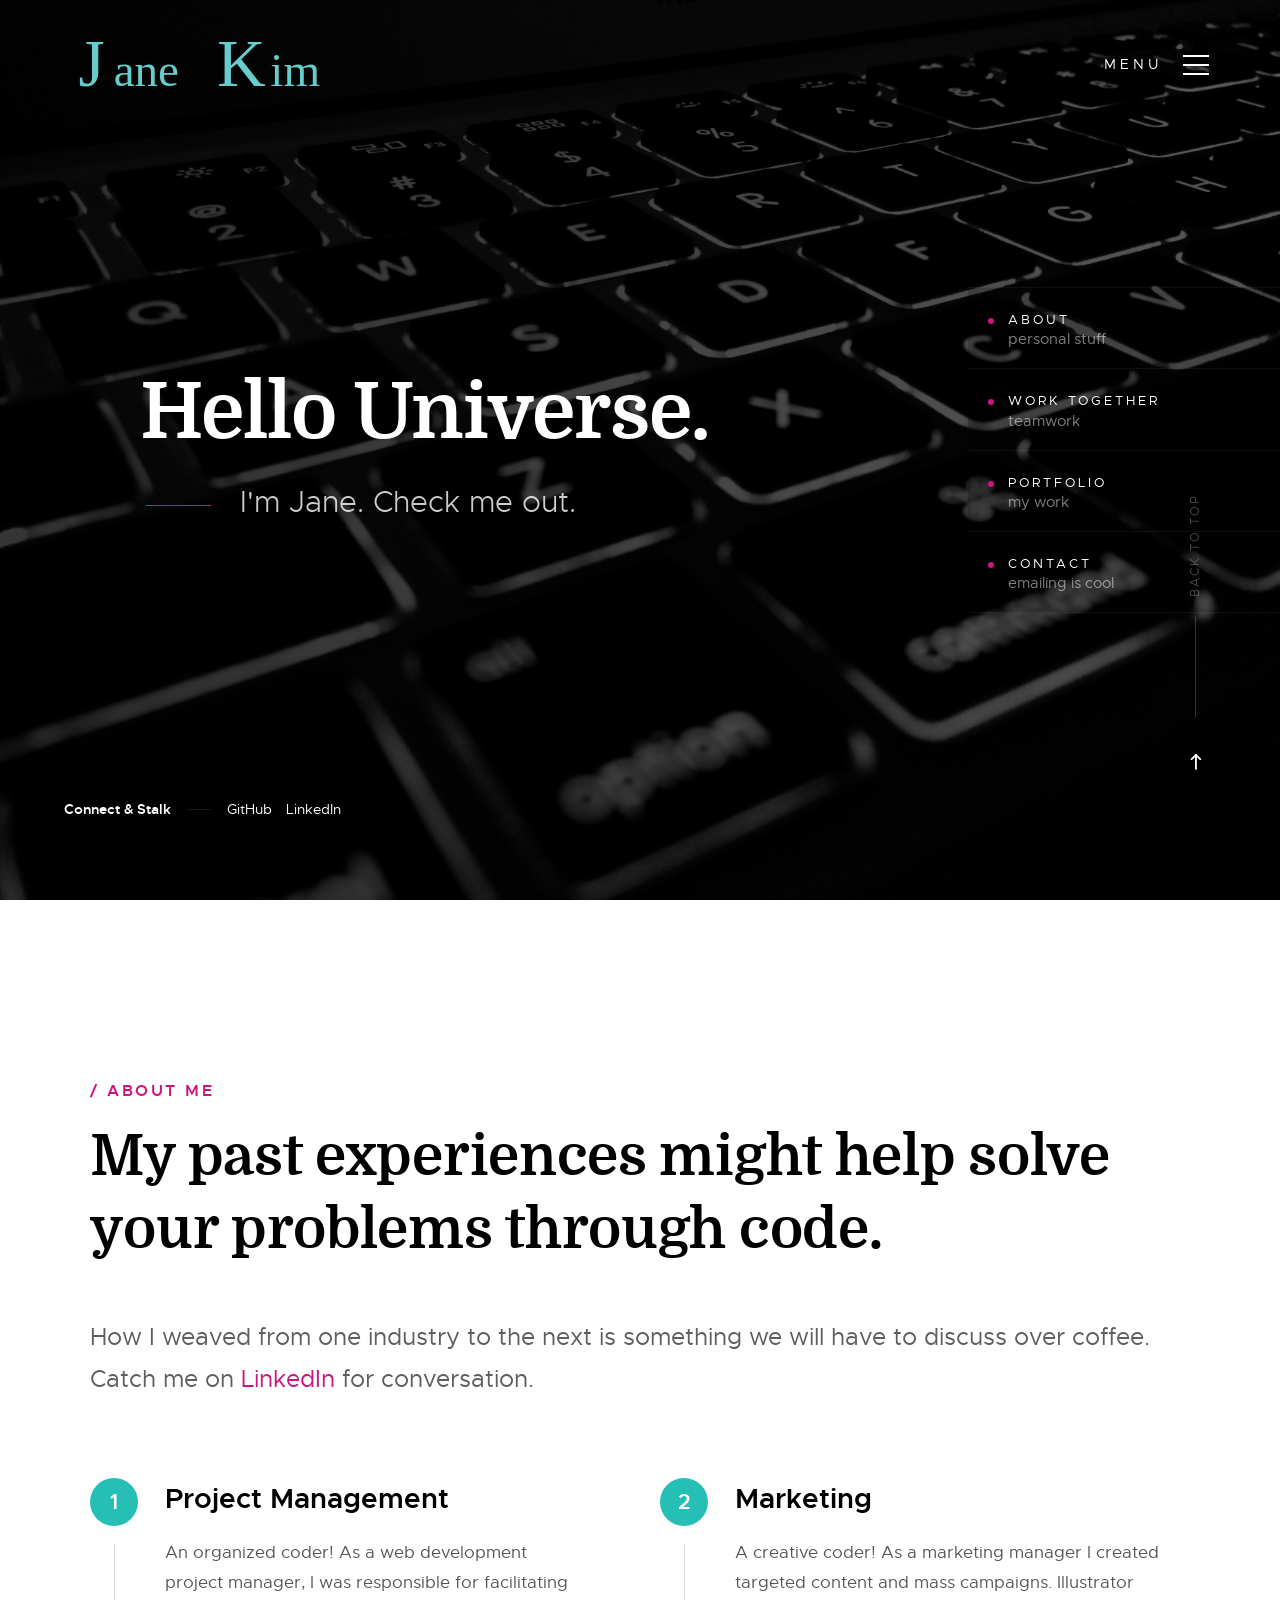
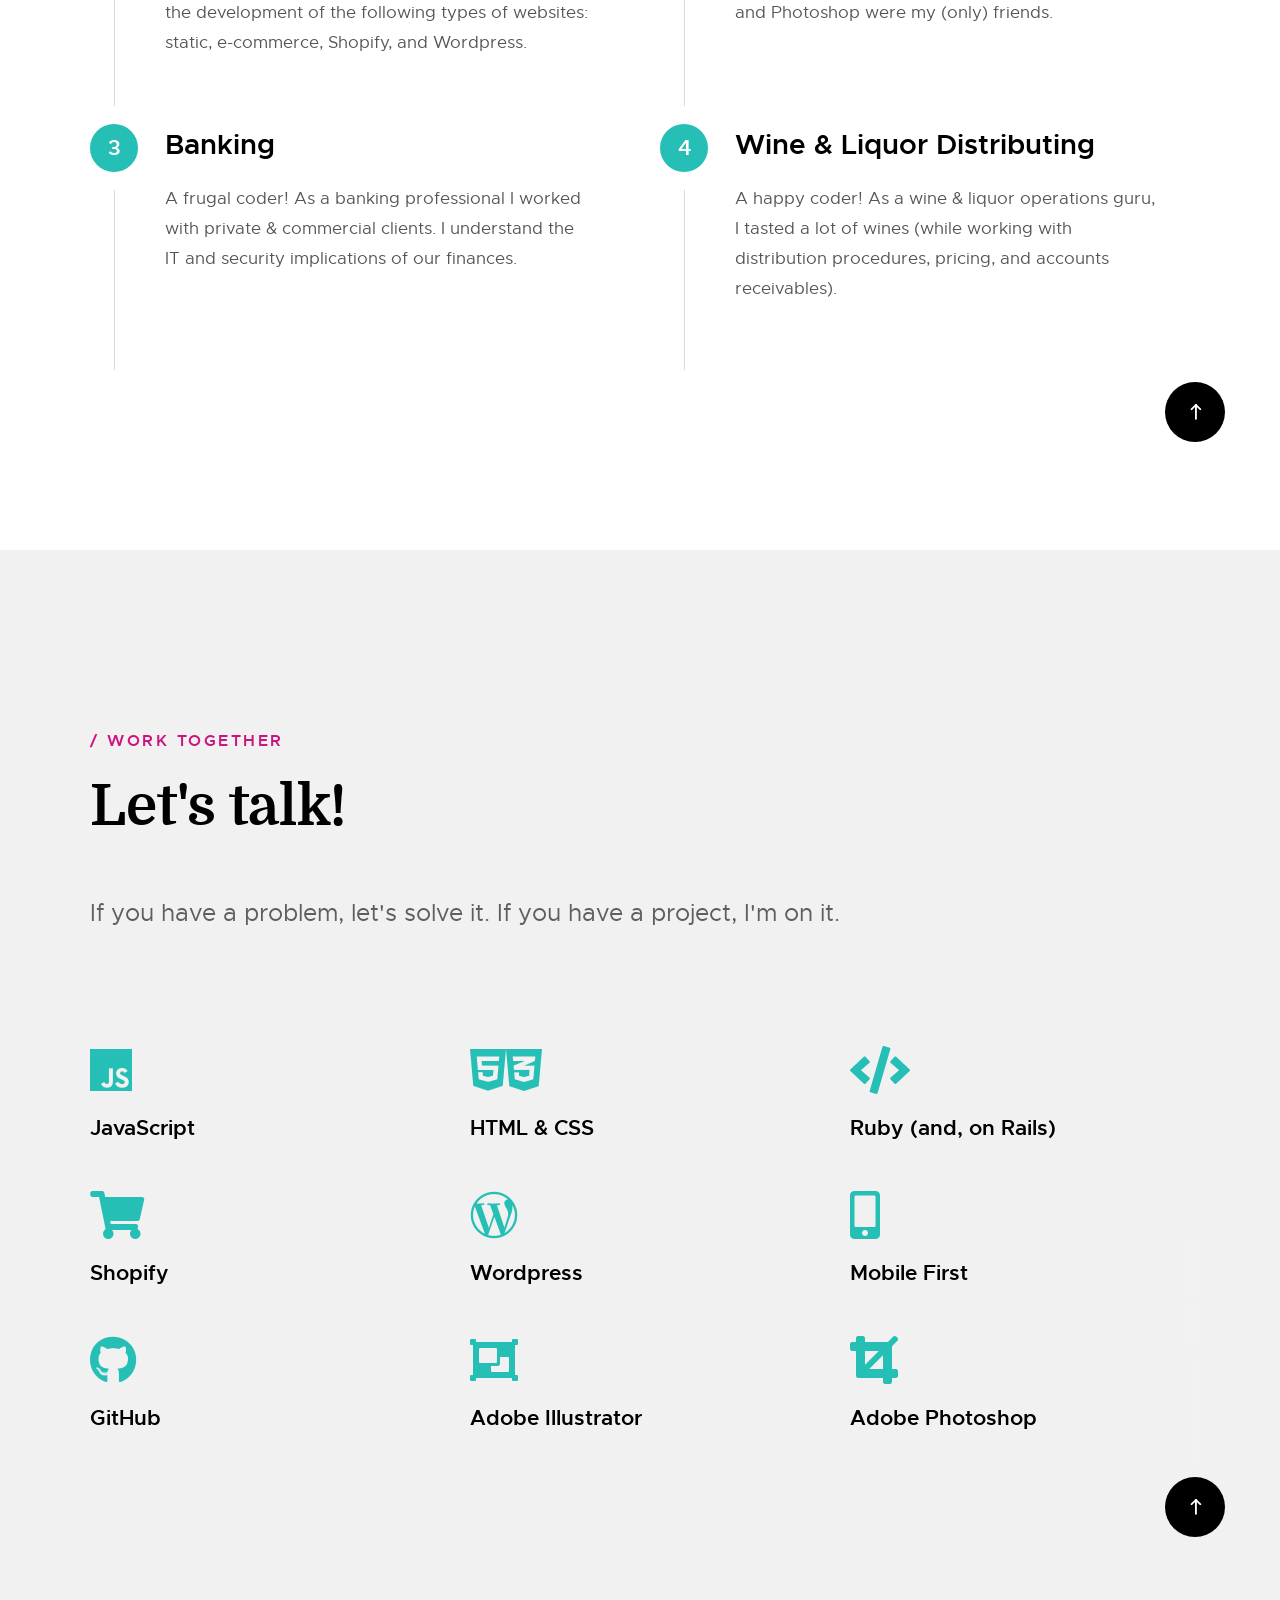
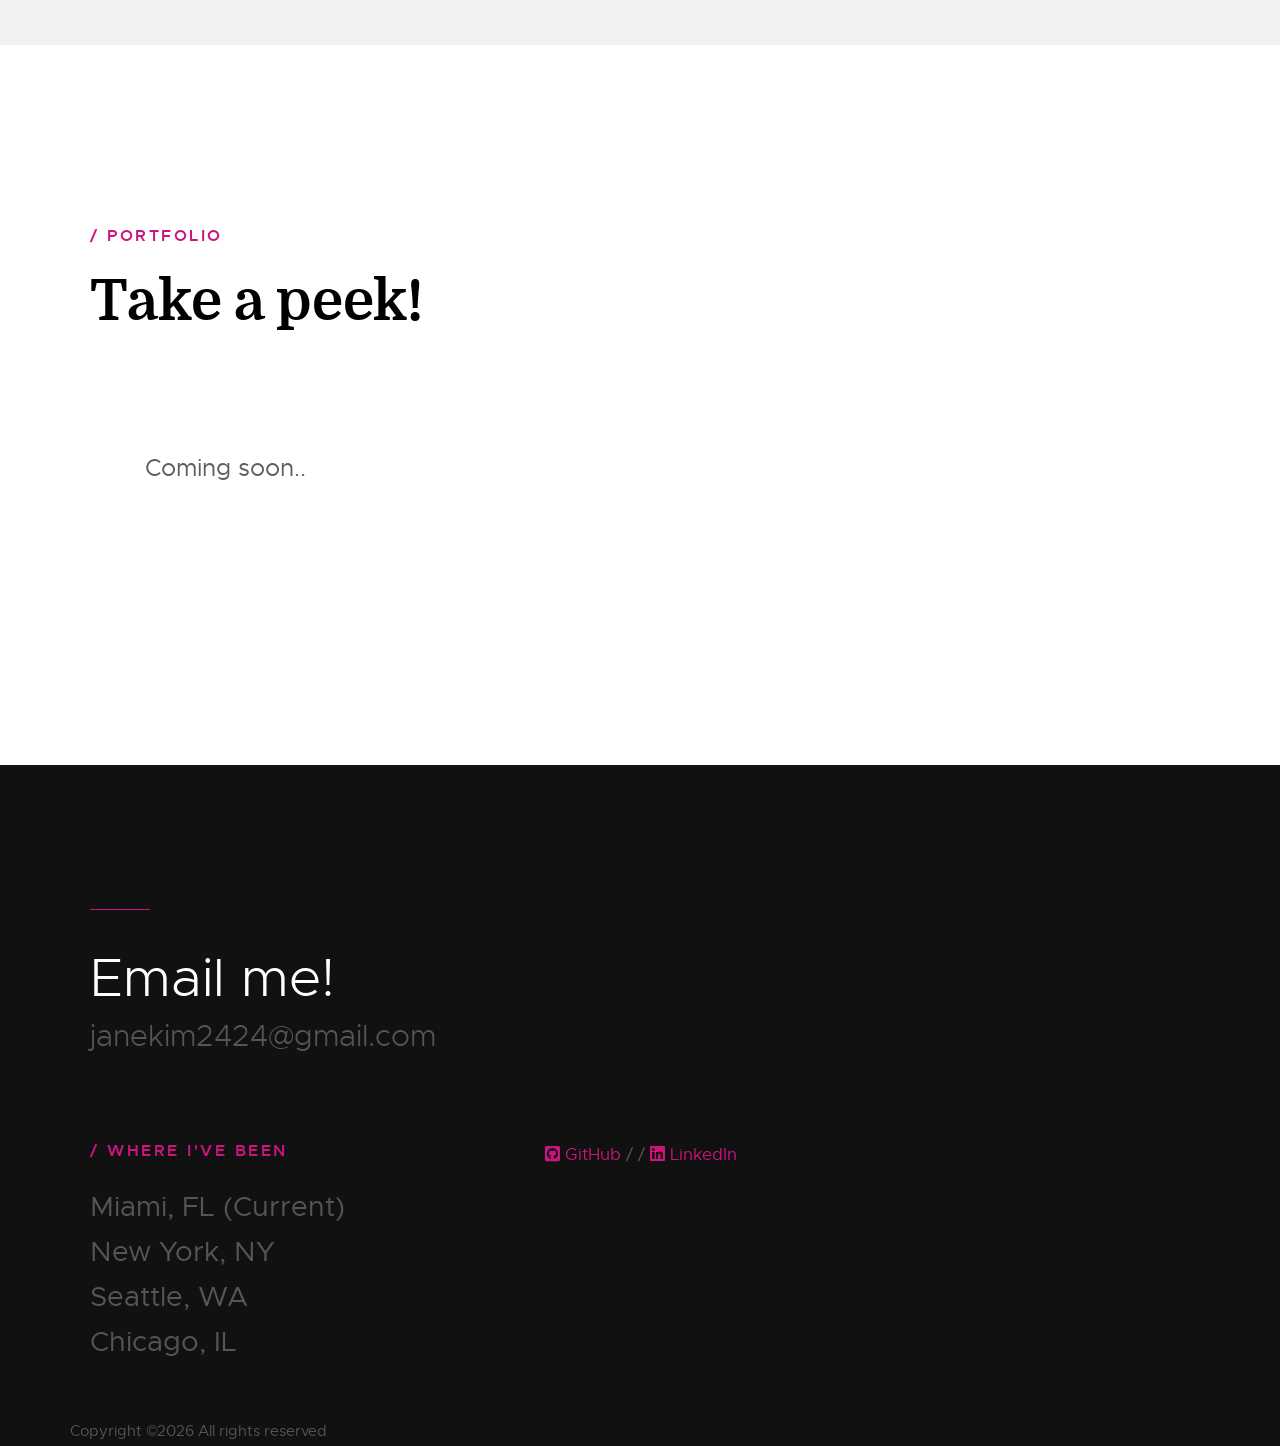
==== commit c28a910a: "updating styling" ====
--- a/home.html
+++ b/home.html
@@ -327,8 +327,6 @@
 
     </section>
 
-
-    ================================================== -->
     <section id="contact" class="s-contact">
 
 
--- a/css/main.css
+++ b/css/main.css
@@ -1,67 +1,10 @@
-/* ===================================================================
- *
- *  Transcend v1.0 Main Stylesheet
- *  03-19-2018
- *  ------------------------------------------------------------------
- *
- *  TOC:
- *  # base style overrides
- *    ## links
- *  # typography & general theme styles
- *    ## Lists
- *    ## responsive video container
- *    ## floated image
- *    ## tables
- *    ## Spacing
- *    ## pace.js styles - minimal
- *  # preloader
- *  # forms
- *    ## Style Placeholder Text
- *    ## Change Autocomplete styles in Chrome
- *  # buttons
- *  # additional components
- *    ## alert box
- *    ## additional typo styles
- *    ## skillbars
- *  # reusable and common theme styles
- *    ## display headings
- *  # header styles
- *    ## header logo
- *    ## main navigation
- *    ## mobile menu toggle
- *  # home
- *    ## home content
- *    ## home sidelinks
- *    ## home scroll
- *    ## home scroll
- *    ## home animations
- *  # about
- *    ## about process
- *  # services
- *    ## services list
- *  # works
- *    ## bricks/masonry
- *  # testimonials
- *  # stats
- *  # contact
- *    ## contact social
- *    ## subscribe
- *    ## copyright
- *    ## go to top
- *
- * =================================================================== */
-
-
-/* ===================================================================
- * # base style overrides
- *
- * ------------------------------------------------------------------- */
+
 html {
   font-size: 10px;
 }
 @media only screen and (max-width: 400px) {
   html {
-    font-size: 9.411764705882353px;
+    font-size: 9px;
   }
 }
 
@@ -3304,6 +3247,9 @@
     height: 48px;
     width: 48px;
     line-height: 48px;
+    position: fixed;
+    bottom: 2em;
+    right: 2em;
   }
   .cl-go-top a i {
     font-size: 18px;
